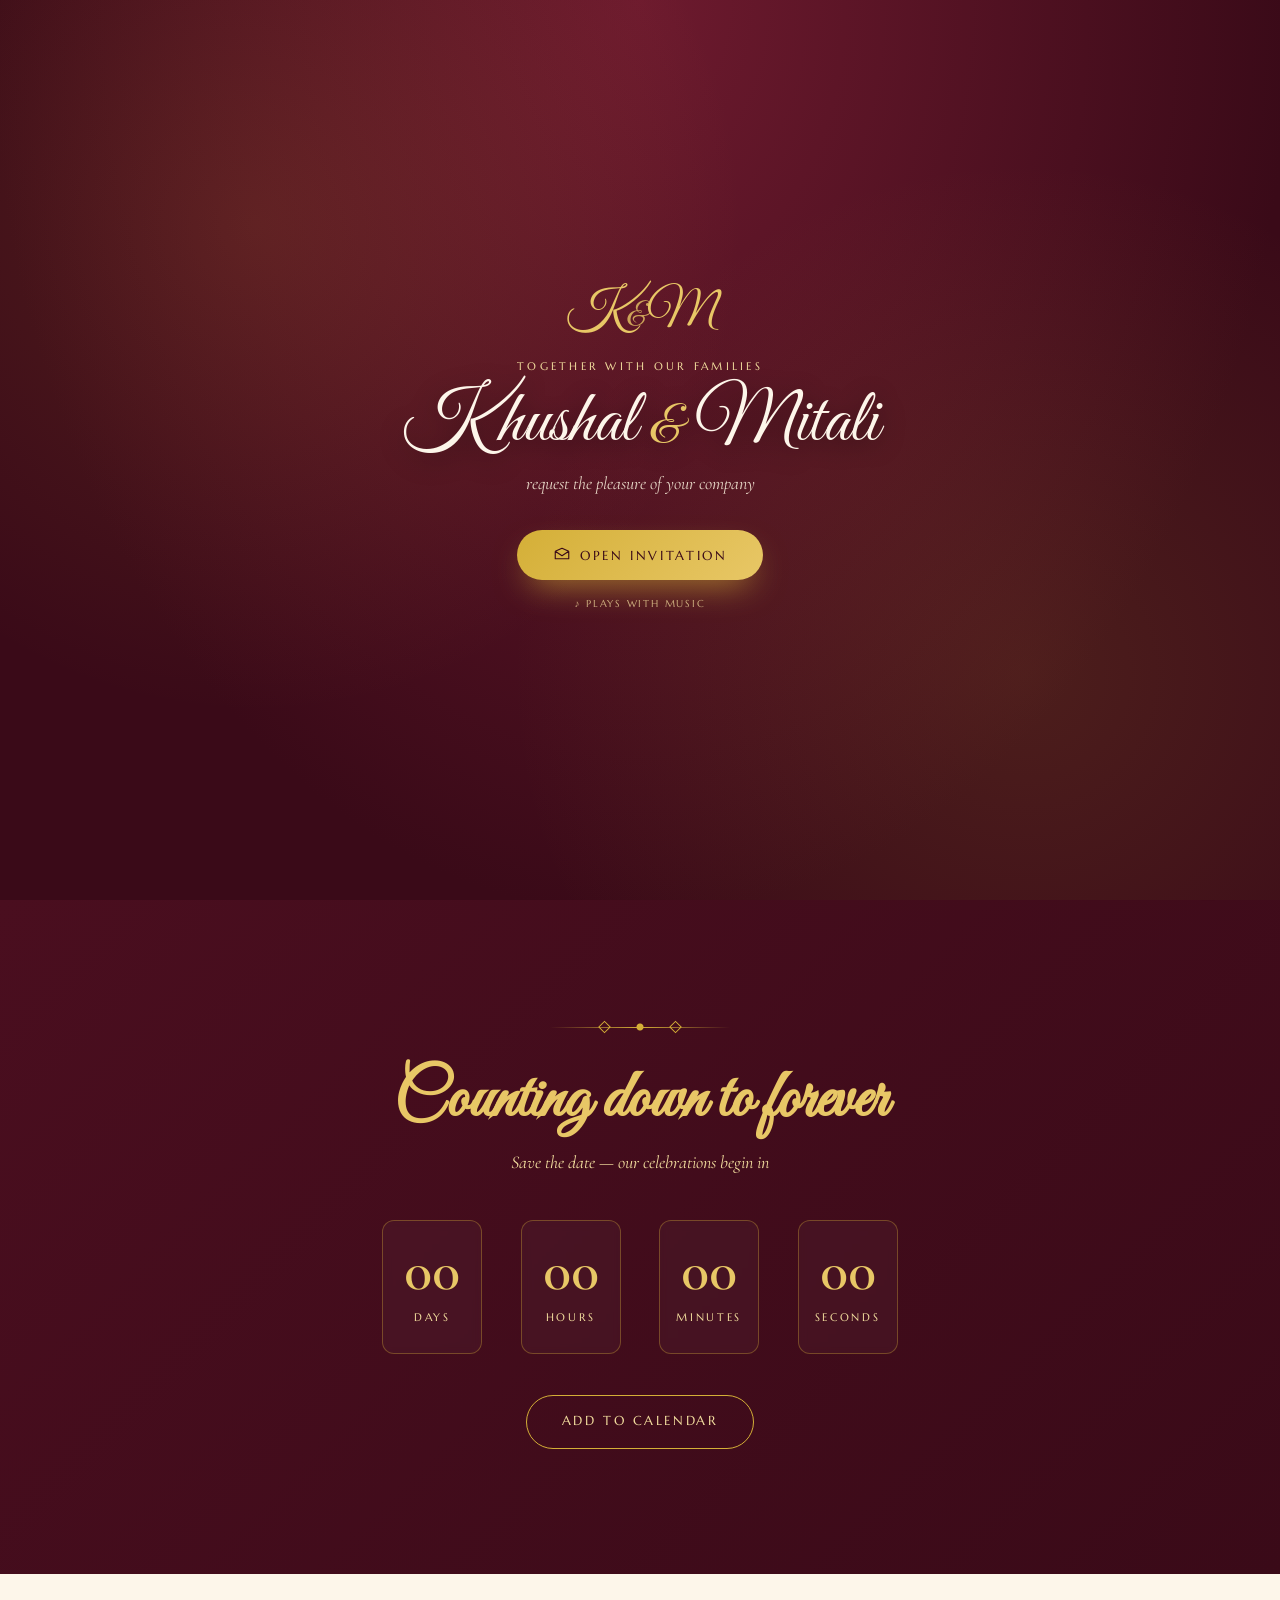
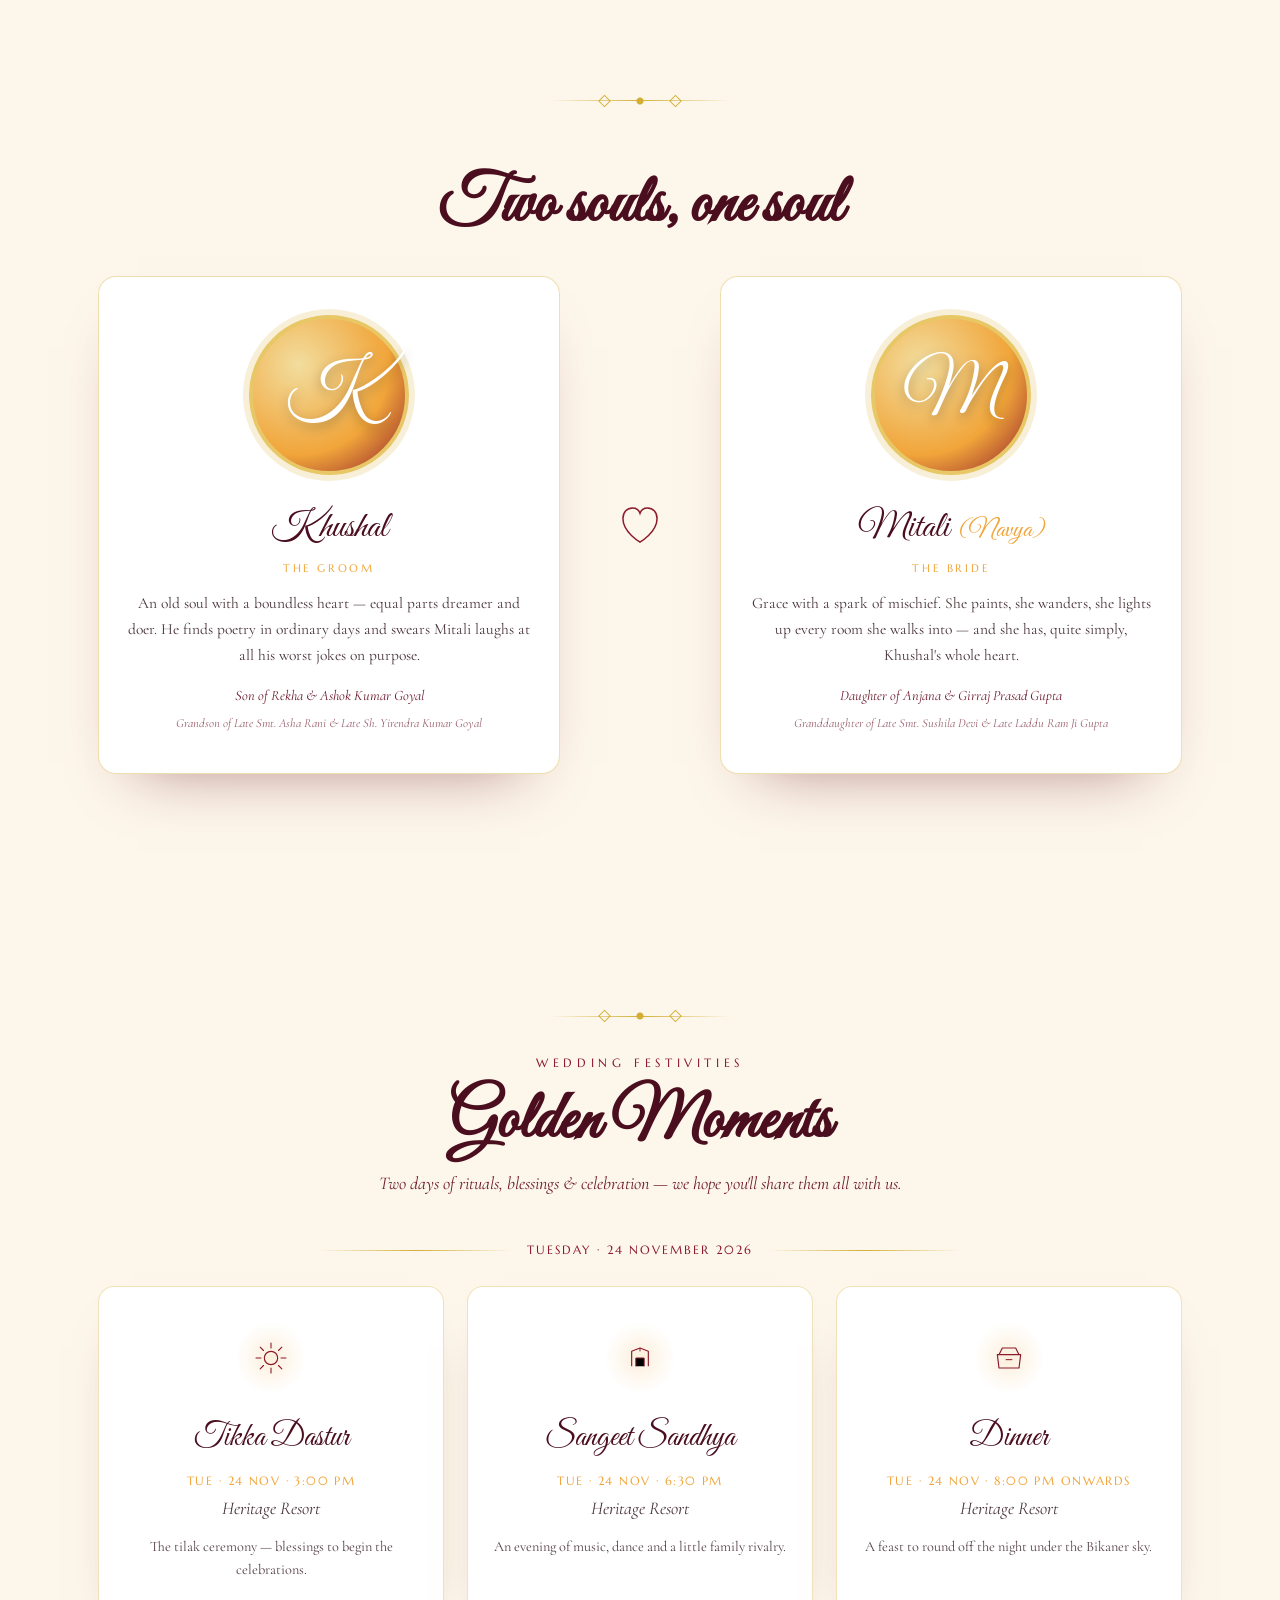
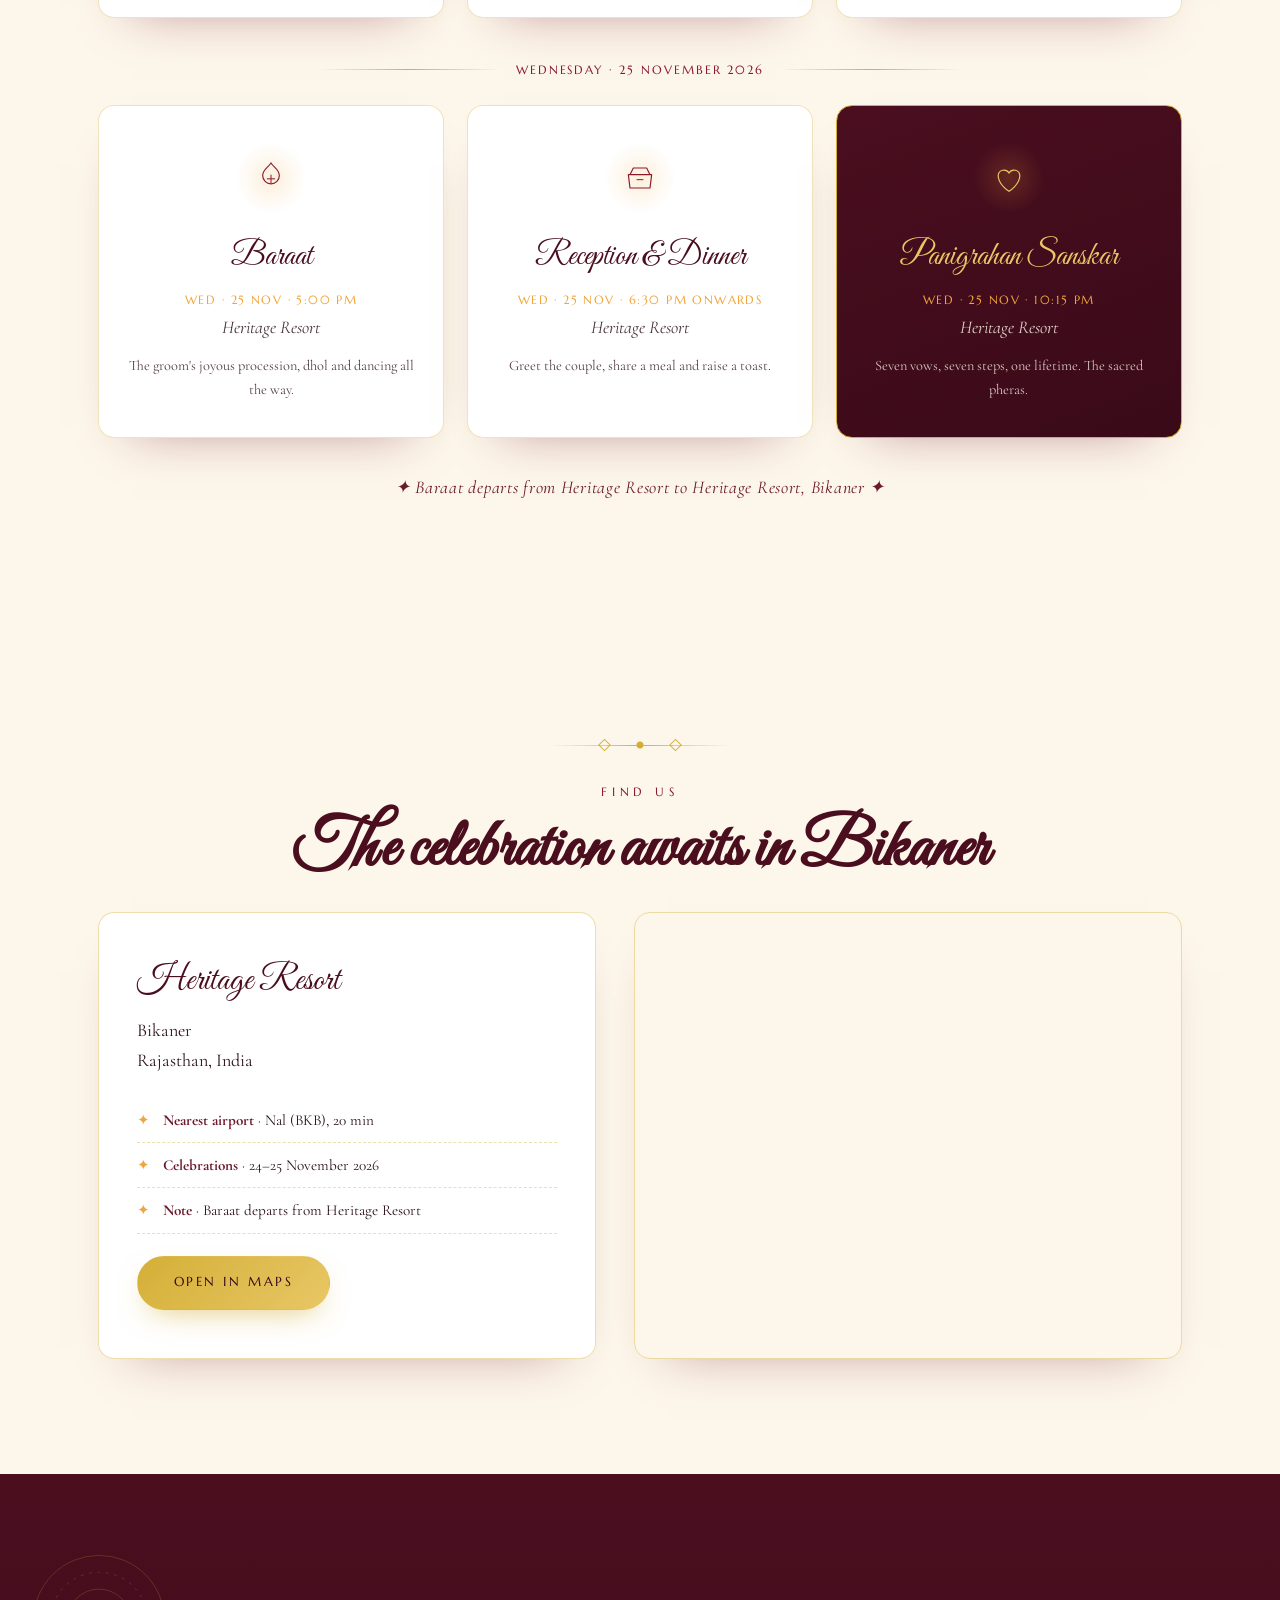
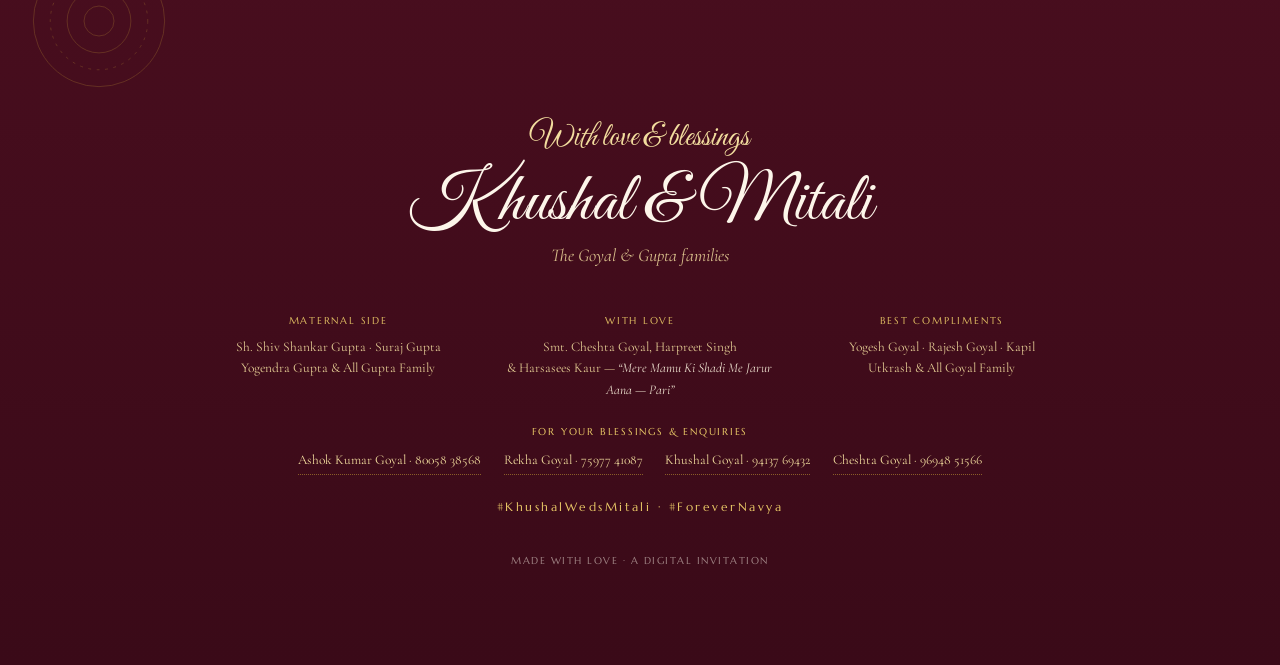
==== index.html @ 85cc54e0 "Remove DJ Night section (Sangeet Sandhya already covers it) The DJ Night section duplicated the Sang" ====
<!DOCTYPE html>
<html lang="en">
<head>
  <meta charset="UTF-8" />
  <meta name="viewport" content="width=device-width, initial-scale=1.0" />
  <meta name="theme-color" content="#4a0e1f" />
  <title>Khushal weds Mitali · A Wedding Invitation</title>
  <meta name="description" content="Together with their families, Khushal & Mitali (Navya) joyfully invite you to celebrate their wedding. A cinematic digital invitation." />

  <!-- Social preview -->
  <meta property="og:title" content="Khushal weds Mitali — You're Invited" />
  <meta property="og:description" content="A premium digital wedding invitation. Join us as we begin forever." />
  <meta property="og:type" content="website" />

  <!-- Fonts -->
  <link rel="preconnect" href="https://fonts.googleapis.com" />
  <link rel="preconnect" href="https://fonts.gstatic.com" crossorigin />
  <link href="https://fonts.googleapis.com/css2?family=Cormorant+Garamond:ital,wght@0,300;0,400;0,500;0,600;1,400&family=Great+Vibes&family=Marcellus&family=Tangerine:wght@400;700&display=swap" rel="stylesheet" />

  <link rel="stylesheet" href="css/style.css" />
  <link rel="icon" href="assets/favicon.svg" type="image/svg+xml" />
</head>
<body class="is-loading">

  <!-- ====== PRELOADER ====== -->
  <div class="preloader" id="preloader" aria-hidden="true">
    <div class="preloader__mandala">
      <svg viewBox="0 0 120 120" width="120" height="120" aria-hidden="true">
        <g fill="none" stroke="currentColor" stroke-width="1.1">
          <circle cx="60" cy="60" r="54" />
          <circle cx="60" cy="60" r="40" stroke-dasharray="4 5" />
          <circle cx="60" cy="60" r="26" />
          <g class="preloader__petals">
            <!-- petals injected via CSS transforms -->
          </g>
        </g>
      </svg>
    </div>
    <p class="preloader__text">Unfolding our love story<span class="dots"><i>.</i><i>.</i><i>.</i></span></p>
  </div>

  <!-- ====== INTRO / OPEN INVITATION ====== -->
  <div class="intro" id="intro">
    <div class="intro__card">
      <span class="intro__mono">K<span>&amp;</span>M</span>
      <p class="intro__pre">Together with our families</p>
      <h1 class="intro__names">Khushal <em>&amp;</em> Mitali</h1>
      <p class="intro__sub">request the pleasure of your company</p>
      <button class="intro__btn" id="enterBtn" type="button">
        <svg viewBox="0 0 24 24" width="18" height="18" aria-hidden="true"><path d="M3 7l9 6 9-6M3 7v10h18V7M3 7l9-4 9 4" fill="none" stroke="currentColor" stroke-width="1.5" stroke-linejoin="round"/></svg>
        <span>Open Invitation</span>
      </button>
      <p class="intro__hint">♪ plays with music</p>
    </div>
  </div>

  <!-- ====== FALLING PETALS CANVAS ====== -->
  <canvas id="petals" class="petals-canvas" aria-hidden="true"></canvas>

  <!-- ====== NAV ====== -->
  <header class="nav" id="nav">
    <a href="#home" class="nav__brand" aria-label="Home">
      <span class="nav__monogram">K<span>&amp;</span>M</span>
    </a>
    <nav class="nav__links" aria-label="Primary">
      <a href="#couple">The Couple</a>
      <a href="#events">Celebrations</a>
      <a href="#venue" class="nav__cta">Venue</a>
    </nav>
    <button class="nav__toggle" id="navToggle" aria-label="Open menu" aria-expanded="false">
      <span></span><span></span><span></span>
    </button>
  </header>

  <!-- Music toggle — kept outside <header> so no ancestor (backdrop-filter /
       transform) can capture its position:fixed; stays pinned bottom-right. -->
  <button class="music-toggle" id="musicToggle" aria-label="Play music" title="Play / pause music">
    <svg class="music-toggle__icon" viewBox="0 0 24 24" width="18" height="18" aria-hidden="true">
      <path d="M9 18V5l12-2v13" fill="none" stroke="currentColor" stroke-width="1.6" stroke-linecap="round" stroke-linejoin="round"/>
      <circle cx="6" cy="18" r="3" fill="none" stroke="currentColor" stroke-width="1.6"/>
      <circle cx="18" cy="16" r="3" fill="none" stroke="currentColor" stroke-width="1.6"/>
    </svg>
    <span class="music-toggle__wave"><i></i><i></i><i></i><i></i></span>
  </button>

  <!-- ====== HERO ====== -->
  <section class="hero" id="home">
    <div class="hero__curtain hero__curtain--left"></div>
    <div class="hero__curtain hero__curtain--right"></div>

    <div class="hero__bg" data-parallax="0.25"></div>
    <div class="hero__vignette"></div>

    <div class="hero__inner">
      <p class="hero__pretext reveal">Together with our families, we invite you to celebrate</p>

      <h1 class="hero__names">
        <span class="hero__name reveal" data-delay="100">Khushal</span>
        <span class="hero__amp reveal" data-delay="250">
          <svg viewBox="0 0 40 40" width="46" height="46" aria-hidden="true">
            <path d="M8 32c0-8 10-10 10-18 0-4-2-6-4-6s-4 2-4 5c0 6 16 14 16 14" fill="none" stroke="currentColor" stroke-width="1.4" stroke-linecap="round"/>
          </svg>
          <em>weds</em>
        </span>
        <span class="hero__name reveal" data-delay="400">Mitali</span>
      </h1>
      <p class="hero__alias reveal" data-delay="520">— lovingly, Navya —</p>

      <div class="hero__divider reveal" data-delay="620">
        <span class="hero__divider-line"></span>
        <svg viewBox="0 0 24 24" width="22" height="22" aria-hidden="true"><path d="M12 2C9 7 4 8 4 13a8 8 0 0 0 16 0c0-5-5-6-8-11z" fill="none" stroke="currentColor" stroke-width="1.3"/></svg>
        <span class="hero__divider-line"></span>
      </div>

      <p class="hero__date reveal" data-delay="720">The Twenty-Fifth of November · Two Thousand Twenty-Six</p>
      <p class="hero__place reveal" data-delay="820">Bikaner · Rajasthan · India</p>

      <a href="#events" class="btn btn--gold reveal" data-delay="940">View our celebrations</a>
    </div>

    <a href="#countdown" class="hero__scroll" aria-label="Scroll down">
      <span>scroll</span>
      <span class="hero__scroll-line"></span>
    </a>
  </section>

  <!-- ====== COUNTDOWN ====== -->
  <section class="countdown" id="countdown">
    <div class="section-ornament" aria-hidden="true"></div>
    <h2 class="section-title reveal">Counting down to forever</h2>
    <p class="section-sub reveal">Save the date — our celebrations begin in</p>
    <div class="countdown__grid" id="countdownGrid" role="timer" aria-live="polite">
      <div class="countdown__cell reveal"><span class="countdown__num" data-unit="days">00</span><span class="countdown__label">Days</span></div>
      <div class="countdown__cell reveal" data-delay="120"><span class="countdown__num" data-unit="hours">00</span><span class="countdown__label">Hours</span></div>
      <div class="countdown__cell reveal" data-delay="240"><span class="countdown__num" data-unit="minutes">00</span><span class="countdown__label">Minutes</span></div>
      <div class="countdown__cell reveal" data-delay="360"><span class="countdown__num" data-unit="seconds">00</span><span class="countdown__label">Seconds</span></div>
    </div>
    <a href="assets/khushal-mitali.ics" download class="btn btn--ghost reveal" data-delay="480">Add to calendar</a>
  </section>


  <!-- ====== THE COUPLE ====== -->
  <section class="couple" id="couple">
    <div class="section-ornament" aria-hidden="true"></div>
    <p class="section-eyebrow reveal">The Couple</p>
    <h2 class="section-title reveal">Two souls, one soul</h2>

    <div class="couple__grid">
      <article class="couple__card reveal">
        <div class="couple__photo" data-initial="K" aria-label="Portrait of Khushal"></div>
        <h3 class="couple__name">Khushal</h3>
        <p class="couple__role">The Groom</p>
        <p class="couple__bio">An old soul with a boundless heart — equal parts dreamer and doer. He finds poetry in ordinary days and swears Mitali laughs at all his worst jokes on purpose.</p>
        <p class="couple__parents">Son of Rekha &amp; Ashok Kumar Goyal<br /><span class="couple__grand">Grandson of Late Smt. Asha Rani &amp; Late Sh. Yirendra Kumar Goyal</span></p>
      </article>

      <div class="couple__join reveal" data-delay="150" aria-hidden="true">
        <svg viewBox="0 0 60 60" width="64" height="64"><path d="M30 46s-16-9-16-22c0-6 4-10 9-10 4 0 6 2 7 5 1-3 3-5 7-5 5 0 9 4 9 10 0 13-16 22-16 22z" fill="none" stroke="currentColor" stroke-width="1.4"/></svg>
      </div>

      <article class="couple__card reveal" data-delay="300">
        <div class="couple__photo" data-initial="M" aria-label="Portrait of Mitali"></div>
        <h3 class="couple__name">Mitali <span class="couple__alias">(Navya)</span></h3>
        <p class="couple__role">The Bride</p>
        <p class="couple__bio">Grace with a spark of mischief. She paints, she wanders, she lights up every room she walks into — and she has, quite simply, Khushal's whole heart.</p>
        <p class="couple__parents">Daughter of Anjana &amp; Girraj Prasad Gupta<br /><span class="couple__grand">Granddaughter of Late Smt. Sushila Devi &amp; Late Laddu Ram Ji Gupta</span></p>
      </article>
    </div>
  </section>

  <!-- ====== EVENTS / CELEBRATIONS ====== -->
  <section class="events" id="events">
    <div class="section-ornament" aria-hidden="true"></div>
    <p class="section-eyebrow reveal">Wedding Festivities</p>
    <h2 class="section-title reveal">Golden Moments</h2>
    <p class="section-sub reveal">Two days of rituals, blessings &amp; celebration — we hope you'll share them all with us.</p>

    <div class="events__day reveal">
      <span class="events__day-line"></span>
      <span class="events__day-label">Tuesday · 24 November 2026</span>
      <span class="events__day-line"></span>
    </div>

    <div class="events__grid">
      <article class="event-card reveal">
        <div class="event-card__icon">
          <svg viewBox="0 0 48 48" width="40" height="40" aria-hidden="true"><circle cx="24" cy="24" r="8" fill="none" stroke="currentColor" stroke-width="1.4"/><g stroke="currentColor" stroke-width="1.3" stroke-linecap="round"><path d="M24 6v6M24 36v6M6 24h6M36 24h6M11 11l4 4M33 33l4 4M37 11l-4 4M15 33l-4 4"/></g></svg>
        </div>
        <h3>Tikka Dastur</h3>
        <p class="event-card__when">Tue · 24 Nov · 3:00 PM</p>
        <p class="event-card__where">Heritage Resort</p>
        <p class="event-card__note">The tilak ceremony — blessings to begin the celebrations.</p>
      </article>

      <article class="event-card reveal" data-delay="120">
        <div class="event-card__icon">
          <svg viewBox="0 0 48 48" width="40" height="40" aria-hidden="true"><path d="M14 34V16l10-4 10 4v18" fill="none" stroke="currentColor" stroke-width="1.4" stroke-linejoin="round"/><path d="M19 34V24h10v10M24 12v4" stroke="currentColor" stroke-width="1.2"/></svg>
        </div>
        <h3>Sangeet Sandhya</h3>
        <p class="event-card__when">Tue · 24 Nov · 6:30 PM</p>
        <p class="event-card__where">Heritage Resort</p>
        <p class="event-card__note">An evening of music, dance and a little family rivalry.</p>
      </article>

      <article class="event-card reveal" data-delay="240">
        <div class="event-card__icon">
          <svg viewBox="0 0 48 48" width="40" height="40" aria-hidden="true"><path d="M12 20l4-8h16l4 8M10 20h28l-2 16H12z" fill="none" stroke="currentColor" stroke-width="1.4" stroke-linejoin="round"/><path d="M20 26h8" stroke="currentColor" stroke-width="1.2"/></svg>
        </div>
        <h3>Dinner</h3>
        <p class="event-card__when">Tue · 24 Nov · 8:00 PM onwards</p>
        <p class="event-card__where">Heritage Resort</p>
        <p class="event-card__note">A feast to round off the night under the Bikaner sky.</p>
      </article>
    </div>

    <div class="events__day reveal">
      <span class="events__day-line"></span>
      <span class="events__day-label">Wednesday · 25 November 2026</span>
      <span class="events__day-line"></span>
    </div>

    <div class="events__grid">
      <article class="event-card reveal">
        <div class="event-card__icon">
          <svg viewBox="0 0 48 48" width="40" height="40" aria-hidden="true"><path d="M24 6c-4 6-10 8-10 15a10 10 0 0 0 20 0c0-7-6-9-10-15z" fill="none" stroke="currentColor" stroke-width="1.4"/><path d="M24 20v10M19 25h10" stroke="currentColor" stroke-width="1.2"/></svg>
        </div>
        <h3>Baraat</h3>
        <p class="event-card__when">Wed · 25 Nov · 5:00 PM</p>
        <p class="event-card__where">Heritage Resort</p>
        <p class="event-card__note">The groom's joyous procession, dhol and dancing all the way.</p>
      </article>

      <article class="event-card reveal" data-delay="120">
        <div class="event-card__icon">
          <svg viewBox="0 0 48 48" width="40" height="40" aria-hidden="true"><path d="M12 20l4-8h16l4 8M10 20h28l-2 16H12z" fill="none" stroke="currentColor" stroke-width="1.4" stroke-linejoin="round"/><path d="M20 26h8" stroke="currentColor" stroke-width="1.2"/></svg>
        </div>
        <h3>Reception &amp; Dinner</h3>
        <p class="event-card__when">Wed · 25 Nov · 6:30 PM onwards</p>
        <p class="event-card__where">Heritage Resort</p>
        <p class="event-card__note">Greet the couple, share a meal and raise a toast.</p>
      </article>

      <article class="event-card event-card--feature reveal" data-delay="240">
        <div class="event-card__icon">
          <svg viewBox="0 0 48 48" width="40" height="40" aria-hidden="true"><path d="M24 40s-13-8-13-19a7 7 0 0 1 13-3 7 7 0 0 1 13 3c0 11-13 19-13 19z" fill="none" stroke="currentColor" stroke-width="1.4"/></svg>
        </div>
        <h3>Panigrahan Sanskar</h3>
        <p class="event-card__when">Wed · 25 Nov · 10:15 PM</p>
        <p class="event-card__where">Heritage Resort</p>
        <p class="event-card__note">Seven vows, seven steps, one lifetime. The sacred pheras.</p>
      </article>
    </div>

    <p class="events__note reveal">✦ Baraat departs from Heritage Resort to Heritage Resort, Bikaner ✦</p>
  </section>

  <!-- ====== VENUE ====== -->
  <section class="venue" id="venue">
    <div class="section-ornament" aria-hidden="true"></div>
    <p class="section-eyebrow reveal">Find Us</p>
    <h2 class="section-title reveal">The celebration awaits in Bikaner</h2>

    <div class="venue__grid">
      <div class="venue__info reveal">
        <h3>Heritage Resort</h3>
        <p>Bikaner<br />Rajasthan, India</p>
        <ul class="venue__list">
          <li><strong>Nearest airport</strong> · Nal (BKB), 20 min</li>
          <li><strong>Celebrations</strong> · 24–25 November 2026</li>
          <li><strong>Note</strong> · Baraat departs from Heritage Resort</li>
        </ul>
        <a class="btn btn--gold" href="https://maps.app.goo.gl/hKt8tGbggPVue2Un8" target="_blank" rel="noopener">Open in Maps</a>
      </div>
      <div class="venue__map reveal" data-delay="150">
        <iframe
          title="Venue location map"
          src="https://www.openstreetmap.org/export/embed.html?bbox=73.4046%2C28.0293%2C73.4166%2C28.0363&layer=mapnik&marker=28.032812%2C73.410598"
          loading="lazy" referrerpolicy="no-referrer-when-downgrade"></iframe>
      </div>
    </div>
  </section>

  <!-- ====== FOOTER ====== -->
  <footer class="footer">
    <div class="footer__mandala" aria-hidden="true">
      <svg viewBox="0 0 160 160" width="150" height="150"><g fill="none" stroke="currentColor" stroke-width="0.9"><circle cx="80" cy="80" r="70"/><circle cx="80" cy="80" r="52" stroke-dasharray="3 6"/><circle cx="80" cy="80" r="34"/><circle cx="80" cy="80" r="16"/></g></svg>
    </div>
    <p class="footer__script">With love &amp; blessings</p>
    <p class="footer__names">Khushal &amp; Mitali</p>
    <p class="footer__families">The Goyal &amp; Gupta families</p>

    <div class="footer__blessings">
      <div class="footer__bless-col">
        <span class="footer__bless-head">Maternal Side</span>
        Sh. Shiv Shankar Gupta · Suraj Gupta<br />Yogendra Gupta &amp; All Gupta Family
      </div>
      <div class="footer__bless-col">
        <span class="footer__bless-head">With Love</span>
        Smt. Cheshta Goyal, Harpreet Singh<br />&amp; Harsasees Kaur — <em>“Mere Mamu Ki Shadi Me Jarur Aana — Pari”</em>
      </div>
      <div class="footer__bless-col">
        <span class="footer__bless-head">Best Compliments</span>
        Yogesh Goyal · Rajesh Goyal · Kapil<br />Utkrash &amp; All Goyal Family
      </div>
    </div>

    <div class="footer__contact">
      <span class="footer__bless-head">For your blessings &amp; enquiries</span>
      <p class="footer__phones">
        <a href="tel:+918005838568">Ashok Kumar Goyal · 80058 38568</a>
        <a href="tel:+917597741087">Rekha Goyal · 75977 41087</a>
        <a href="tel:+919413769432">Khushal Goyal · 94137 69432</a>
        <a href="tel:+919694851566">Cheshta Goyal · 96948 51566</a>
      </p>
    </div>

    <p class="footer__hash">#KhushalWedsMitali · #ForeverNavya</p>
    <p class="footer__credit">Made with love · A digital invitation</p>
  </footer>

  <!-- Background music (optional, muted by default). Replace src with your own track. -->
  <audio id="bgMusic" loop preload="none">
    <source src="assets/music.mp3" type="audio/mpeg" />
  </audio>

  <script src="js/script.js" defer></script>
</body>
</html>
---- css/style.css ----
/* ============================================================
   KHUSHAL WEDS MITALI — Premium Wedding Invitation
   Palette: maroon · royal red · gold · ivory · marigold
   ============================================================ */

:root {
  --maroon-900: #3a0a18;
  --maroon-800: #4a0e1f;
  --maroon-700: #6d1a2e;
  --red-600: #8b1a2b;
  --gold-400: #d4af37;
  --gold-300: #e8c766;
  --gold-200: #f2dd9e;
  --marigold: #f1a53a;
  --ivory: #fdf6ea;
  --cream: #faf0dc;
  --ink: #2a1116;

  --bg: var(--ivory);
  --font-script: "Great Vibes", cursive;
  --font-fancy: "Tangerine", cursive;
  --font-serif: "Cormorant Garamond", serif;
  --font-sans: "Marcellus", serif;

  --maxw: 1180px;
  --ease: cubic-bezier(0.22, 1, 0.36, 1);
}

* { box-sizing: border-box; margin: 0; padding: 0; }

html { scroll-behavior: smooth; -webkit-text-size-adjust: 100%; }

body {
  font-family: var(--font-serif);
  color: var(--ink);
  background: var(--bg);
  line-height: 1.65;
  overflow-x: hidden;
  font-size: 18px;
}

body.is-loading { overflow: hidden; height: 100vh; }

img, svg, iframe { display: block; max-width: 100%; }

a { color: inherit; text-decoration: none; }

::selection { background: var(--gold-300); color: var(--maroon-900); }

/* ---------- Decorative background texture ---------- */
body::before {
  content: "";
  position: fixed;
  inset: 0;
  background:
    radial-gradient(circle at 15% 20%, rgba(241, 165, 58, 0.08), transparent 40%),
    radial-gradient(circle at 85% 75%, rgba(109, 26, 46, 0.07), transparent 45%);
  pointer-events: none;
  z-index: 0;
}

/* ============================================================
   PRELOADER
   ============================================================ */
.preloader {
  position: fixed;
  inset: 0;
  z-index: 9999;
  display: grid;
  place-content: center;
  justify-items: center;
  gap: 1.4rem;
  background: radial-gradient(circle at center, var(--maroon-800), var(--maroon-900));
  color: var(--gold-300);
  transition: opacity 0.8s var(--ease), visibility 0.8s;
}
body.preloaded .preloader { opacity: 0; visibility: hidden; }

.preloader__mandala { animation: spin 9s linear infinite; }
@keyframes spin { to { transform: rotate(360deg); } }

.preloader__text {
  font-family: var(--font-sans);
  letter-spacing: 0.35em;
  text-transform: uppercase;
  font-size: 0.72rem;
}
.dots i { animation: blink 1.4s infinite; opacity: 0; }
.dots i:nth-child(2) { animation-delay: 0.2s; }
.dots i:nth-child(3) { animation-delay: 0.4s; }
@keyframes blink { 0%,100%{opacity:0;} 50%{opacity:1;} }

/* ============================================================
   INTRO / OPEN INVITATION
   ============================================================ */
.intro {
  position: fixed;
  inset: 0;
  z-index: 9500;
  display: grid;
  place-content: center;
  text-align: center;
  padding: 1.5rem;
  color: var(--ivory);
  background:
    radial-gradient(ellipse at 50% 0%, var(--maroon-700), var(--maroon-900) 72%);
  transition: opacity 0.9s var(--ease), visibility 0.9s;
}
.intro::before {
  content: "";
  position: absolute; inset: 0;
  background:
    radial-gradient(circle at 20% 25%, rgba(241,165,58,0.12), transparent 40%),
    radial-gradient(circle at 80% 75%, rgba(212,175,55,0.12), transparent 42%);
  pointer-events: none;
}
body.entered .intro { opacity: 0; visibility: hidden; pointer-events: none; }

.intro__card { position: relative; max-width: 560px; animation: introRise 1s var(--ease) both; }
@keyframes introRise { from { opacity: 0; transform: translateY(20px); } to { opacity: 1; transform: none; } }

.intro__mono {
  display: inline-block;
  font-family: var(--font-script);
  font-size: 3.2rem;
  color: var(--gold-300);
  line-height: 1;
  margin-bottom: 1.2rem;
}
.intro__mono span { font-size: 2rem; opacity: 0.8; }
.intro__pre {
  font-family: var(--font-sans);
  letter-spacing: 0.3em;
  text-transform: uppercase;
  font-size: 0.68rem;
  color: var(--gold-200);
  margin-bottom: 0.6rem;
}
.intro__names {
  font-family: var(--font-script);
  font-weight: 400;
  font-size: clamp(2.6rem, 10vw, 4.6rem);
  line-height: 1.05;
  color: var(--ivory);
  text-shadow: 0 6px 26px rgba(0,0,0,0.45);
}
.intro__names em { font-style: normal; color: var(--gold-300); font-size: 0.7em; }
.intro__sub {
  font-style: italic;
  color: var(--cream);
  opacity: 0.88;
  margin: 0.4rem 0 2rem;
}
.intro__btn {
  display: inline-flex;
  align-items: center;
  gap: 0.6rem;
  font-family: var(--font-sans);
  font-size: 0.82rem;
  letter-spacing: 0.2em;
  text-transform: uppercase;
  color: var(--maroon-900);
  background: linear-gradient(135deg, var(--gold-400), var(--gold-300));
  border: none;
  padding: 1rem 2.2rem;
  border-radius: 40px;
  cursor: pointer;
  box-shadow: 0 14px 34px -12px rgba(212,175,55,0.8);
  transition: transform 0.35s var(--ease), box-shadow 0.35s;
  animation: introPulse 2.6s ease-in-out infinite;
}
.intro__btn:hover { transform: translateY(-3px); box-shadow: 0 20px 44px -14px rgba(212,175,55,0.95); }
@keyframes introPulse {
  0%, 100% { box-shadow: 0 14px 34px -12px rgba(212,175,55,0.8); }
  50% { box-shadow: 0 14px 44px -8px rgba(212,175,55,1); }
}
.intro__hint {
  margin-top: 1rem;
  font-family: var(--font-sans);
  letter-spacing: 0.18em;
  text-transform: uppercase;
  font-size: 0.62rem;
  color: var(--gold-200);
  opacity: 0.75;
}

/* ============================================================
   PETALS CANVAS
   ============================================================ */
.petals-canvas {
  position: fixed;
  inset: 0;
  z-index: 1;
  pointer-events: none;
}

/* ============================================================
   NAV
   ============================================================ */
.nav {
  position: fixed;
  top: 0; left: 0; right: 0;
  z-index: 100;
  display: flex;
  align-items: center;
  justify-content: space-between;
  padding: 1.1rem clamp(1.2rem, 4vw, 3rem);
  transition: background 0.5s var(--ease), padding 0.5s var(--ease), box-shadow 0.5s;
}
.nav.is-scrolled {
  background: rgba(58, 10, 24, 0.92);
  backdrop-filter: blur(10px);
  padding-top: 0.7rem;
  padding-bottom: 0.7rem;
  box-shadow: 0 10px 40px -20px rgba(0,0,0,0.6);
}
.nav__monogram {
  font-family: var(--font-script);
  font-size: 2rem;
  color: var(--gold-300);
  line-height: 1;
}
.nav__monogram span { font-size: 1.3rem; opacity: 0.8; }

.nav__links {
  display: flex;
  gap: clamp(1rem, 2.2vw, 2.1rem);
  align-items: center;
}
.nav__links a {
  font-family: var(--font-sans);
  font-size: 0.82rem;
  letter-spacing: 0.14em;
  text-transform: uppercase;
  color: var(--cream);
  opacity: 0.85;
  position: relative;
  padding: 0.3rem 0;
  transition: opacity 0.3s, color 0.3s;
}
.nav:not(.is-scrolled) .nav__links a { color: var(--ivory); }
.nav__links a::after {
  content: "";
  position: absolute;
  left: 0; bottom: -2px;
  width: 0; height: 1px;
  background: var(--gold-300);
  transition: width 0.4s var(--ease);
}
.nav__links a:hover { opacity: 1; }
.nav__links a:hover::after { width: 100%; }

.nav__cta {
  border: 1px solid var(--gold-400);
  border-radius: 40px;
  padding: 0.45rem 1.2rem !important;
  color: var(--gold-200) !important;
}
.nav__cta:hover { background: var(--gold-400); color: var(--maroon-900) !important; }
.nav__cta::after { display: none; }

.nav__toggle {
  display: none;
  flex-direction: column;
  gap: 5px;
  background: none;
  border: none;
  cursor: pointer;
  padding: 6px;
}
.nav__toggle span {
  width: 26px; height: 2px;
  background: var(--gold-300);
  transition: transform 0.4s var(--ease), opacity 0.3s;
}
.nav.is-open .nav__toggle span:nth-child(1) { transform: translateY(7px) rotate(45deg); }
.nav.is-open .nav__toggle span:nth-child(2) { opacity: 0; }
.nav.is-open .nav__toggle span:nth-child(3) { transform: translateY(-7px) rotate(-45deg); }

/* Music toggle */
.music-toggle {
  position: fixed;
  right: clamp(1.2rem, 4vw, 3rem);
  bottom: 1.6rem;
  z-index: 130;
  width: 48px; height: 48px;
  border-radius: 50%;
  border: 1px solid var(--gold-400);
  background: rgba(58, 10, 24, 0.9);
  color: var(--gold-300);
  display: grid;
  place-content: center;
  cursor: pointer;
  box-shadow: 0 8px 26px -10px rgba(0,0,0,0.6);
  transition: transform 0.3s var(--ease), background 0.3s;
}
.music-toggle:hover { transform: scale(1.08); }
.music-toggle__wave {
  position: absolute;
  inset: 0;
  display: none;
  align-items: center;
  justify-content: center;
  gap: 2px;
}
.music-toggle.is-playing .music-toggle__icon { display: none; }
.music-toggle.is-playing .music-toggle__wave { display: flex; }
.music-toggle__wave i {
  width: 2px; background: var(--gold-300);
  animation: eq 0.9s ease-in-out infinite;
}
.music-toggle__wave i:nth-child(1){ height: 8px; animation-delay: 0s; }
.music-toggle__wave i:nth-child(2){ height: 16px; animation-delay: 0.15s; }
.music-toggle__wave i:nth-child(3){ height: 11px; animation-delay: 0.3s; }
.music-toggle__wave i:nth-child(4){ height: 18px; animation-delay: 0.45s; }
@keyframes eq { 0%,100%{ transform: scaleY(0.4);} 50%{ transform: scaleY(1);} }

/* ============================================================
   BUTTONS
   ============================================================ */
.btn {
  display: inline-block;
  font-family: var(--font-sans);
  font-size: 0.8rem;
  letter-spacing: 0.2em;
  text-transform: uppercase;
  padding: 0.95rem 2.2rem;
  border-radius: 40px;
  cursor: pointer;
  border: 1px solid transparent;
  transition: transform 0.35s var(--ease), box-shadow 0.35s, background 0.35s, color 0.35s;
  position: relative;
  overflow: hidden;
}
.btn--gold {
  background: linear-gradient(135deg, var(--gold-400), var(--gold-300));
  color: var(--maroon-900);
  box-shadow: 0 12px 30px -12px rgba(212, 175, 55, 0.7);
}
.btn--gold:hover { transform: translateY(-3px); box-shadow: 0 18px 40px -14px rgba(212, 175, 55, 0.9); }
.btn--ghost {
  background: transparent;
  color: var(--maroon-800);
  border-color: var(--gold-400);
}
.btn--ghost:hover { background: var(--gold-400); color: var(--maroon-900); transform: translateY(-3px); }

/* ============================================================
   HERO
   ============================================================ */
.hero {
  position: relative;
  min-height: 100vh;
  display: grid;
  place-items: center;
  text-align: center;
  color: var(--ivory);
  overflow: hidden;
  padding: 6rem 1.2rem 4rem;
}
.hero__bg {
  position: absolute;
  inset: -10% 0;
  background:
    linear-gradient(to bottom, rgba(58,10,24,0.55), rgba(58,10,24,0.78)),
    radial-gradient(ellipse at 50% 0%, var(--maroon-700), var(--maroon-900) 70%);
  z-index: 0;
  will-change: transform;
}
.hero__vignette {
  position: absolute; inset: 0; z-index: 1;
  background: radial-gradient(ellipse at center, transparent 45%, rgba(0,0,0,0.45));
  pointer-events: none;
}

/* Opening curtain reveal */
.hero__curtain {
  position: absolute;
  top: 0; bottom: 0;
  width: 52%;
  z-index: 50;
  background:
    repeating-linear-gradient(90deg, var(--maroon-900), var(--maroon-800) 14px, var(--maroon-900) 28px);
  box-shadow: inset 0 0 80px rgba(0,0,0,0.6);
  transition: transform 1.6s var(--ease);
}
.hero__curtain--left { left: 0; }
.hero__curtain--right { right: 0; }
body:not(.is-loading) .hero__curtain--left { transform: translateX(-102%); }
body:not(.is-loading) .hero__curtain--right { transform: translateX(102%); }

.hero__inner { position: relative; z-index: 10; max-width: 820px; }

.hero__pretext {
  font-family: var(--font-sans);
  letter-spacing: 0.3em;
  text-transform: uppercase;
  font-size: clamp(0.65rem, 1.6vw, 0.82rem);
  color: var(--gold-200);
  margin-bottom: 1.4rem;
}
.hero__names {
  display: flex;
  flex-direction: column;
  align-items: center;
  gap: 0.1rem;
  line-height: 0.95;
}
.hero__name {
  font-family: var(--font-script);
  font-size: clamp(3.4rem, 13vw, 8.5rem);
  color: var(--ivory);
  text-shadow: 0 6px 30px rgba(0,0,0,0.5);
}
.hero__amp {
  display: inline-flex;
  flex-direction: column;
  align-items: center;
  color: var(--gold-300);
  margin: -0.4rem 0;
}
.hero__amp em {
  font-family: var(--font-sans);
  font-style: normal;
  font-size: clamp(0.7rem, 2vw, 1rem);
  letter-spacing: 0.4em;
  text-transform: uppercase;
  margin-top: -0.3rem;
}
.hero__alias {
  font-family: var(--font-serif);
  font-style: italic;
  font-size: clamp(1rem, 3vw, 1.4rem);
  color: var(--gold-200);
  margin-top: 0.6rem;
}
.hero__divider {
  display: flex;
  align-items: center;
  justify-content: center;
  gap: 1rem;
  color: var(--gold-300);
  margin: 1.8rem auto;
  max-width: 320px;
}
.hero__divider-line { height: 1px; flex: 1; background: linear-gradient(90deg, transparent, var(--gold-400), transparent); }
.hero__date {
  font-family: var(--font-sans);
  letter-spacing: 0.22em;
  text-transform: uppercase;
  font-size: clamp(0.8rem, 2vw, 1.05rem);
  color: var(--gold-200);
}
.hero__place {
  font-style: italic;
  color: var(--cream);
  opacity: 0.85;
  margin: 0.4rem 0 2rem;
  letter-spacing: 0.05em;
}
.hero__scroll {
  position: absolute;
  bottom: 1.8rem;
  left: 50%;
  transform: translateX(-50%);
  z-index: 10;
  display: flex;
  flex-direction: column;
  align-items: center;
  gap: 0.6rem;
  color: var(--gold-200);
  font-family: var(--font-sans);
  font-size: 0.62rem;
  letter-spacing: 0.35em;
  text-transform: uppercase;
}
.hero__scroll-line { width: 1px; height: 46px; background: linear-gradient(var(--gold-300), transparent); animation: scrollPulse 2s infinite; }
@keyframes scrollPulse { 0%{ transform: scaleY(0.3); opacity: 0.4;} 50%{ transform: scaleY(1); opacity: 1;} 100%{ transform: scaleY(0.3); opacity: 0.4;} }

/* ============================================================
   SHARED SECTION STYLES
   ============================================================ */
section:not(.hero) {
  position: relative;
  z-index: 2;
  padding: clamp(4.5rem, 9vw, 8rem) clamp(1.2rem, 5vw, 3rem);
  max-width: var(--maxw);
  margin: 0 auto;
  text-align: center;
}
.section-eyebrow {
  font-family: var(--font-sans);
  letter-spacing: 0.4em;
  text-transform: uppercase;
  font-size: 0.72rem;
  color: var(--red-600);
  margin-bottom: 0.8rem;
}
.section-title {
  font-family: var(--font-script);
  font-size: clamp(2.4rem, 6vw, 4.2rem);
  color: var(--maroon-800);
  line-height: 1.1;
  margin-bottom: 0.6rem;
}
.section-sub {
  font-style: italic;
  color: var(--maroon-700);
  max-width: 620px;
  margin: 0 auto 2.6rem;
  opacity: 0.9;
}
.section-ornament {
  width: 180px; height: 24px;
  margin: 0 auto 1.6rem;
  background:
    radial-gradient(circle at center, var(--gold-400) 0 3px, transparent 4px),
    linear-gradient(90deg, transparent, var(--gold-400) 50%, transparent);
  background-size: 8px 100%, 100% 1px;
  background-repeat: no-repeat;
  background-position: center, center;
  position: relative;
}
.section-ornament::before, .section-ornament::after {
  content: "";
  position: absolute; top: 50%;
  width: 7px; height: 7px;
  border: 1px solid var(--gold-400);
  transform: translateY(-50%) rotate(45deg);
}
.section-ornament::before { left: 28%; }
.section-ornament::after { right: 28%; }

/* ============================================================
   COUNTDOWN
   ============================================================ */
.countdown {
  background: linear-gradient(135deg, var(--maroon-800), var(--maroon-900));
  max-width: none !important;
  color: var(--ivory);
}
.countdown .section-title { color: var(--gold-300); }
.countdown .section-sub { color: var(--gold-200); }
.countdown__grid {
  display: flex;
  justify-content: center;
  flex-wrap: wrap;
  gap: clamp(0.8rem, 3vw, 2.4rem);
  margin-bottom: 2.6rem;
}
.countdown__cell {
  min-width: 100px;
  padding: 1.4rem 1rem;
  border: 1px solid rgba(212,175,55,0.35);
  border-radius: 12px;
  background: rgba(255,255,255,0.03);
  backdrop-filter: blur(4px);
}
.countdown__num {
  display: block;
  font-family: var(--font-serif);
  font-weight: 600;
  font-size: clamp(2.4rem, 7vw, 3.6rem);
  color: var(--gold-300);
  line-height: 1;
  font-variant-numeric: tabular-nums;
}
.countdown__label {
  font-family: var(--font-sans);
  letter-spacing: 0.25em;
  text-transform: uppercase;
  font-size: 0.66rem;
  color: var(--gold-200);
}
.countdown .btn--ghost { color: var(--gold-200); border-color: var(--gold-400); }
.countdown .btn--ghost:hover { color: var(--maroon-900); }

/* ============================================================
   COUPLE
   ============================================================ */
.couple__grid {
  display: grid;
  grid-template-columns: 1fr auto 1fr;
  align-items: center;
  gap: clamp(1rem, 4vw, 3rem);
  margin-top: 2rem;
}
.couple__card {
  background: #fff;
  border-radius: 18px;
  padding: 2.4rem 1.8rem;
  border: 1px solid rgba(212,175,55,0.4);
  box-shadow: 0 30px 60px -40px rgba(109,26,46,0.6);
  transition: transform 0.5s var(--ease), box-shadow 0.5s;
}
.couple__card:hover { transform: translateY(-8px); box-shadow: 0 40px 70px -40px rgba(109,26,46,0.7); }
.couple__photo {
  width: 160px; height: 160px;
  border-radius: 50%;
  margin: 0 auto 1.4rem;
  background:
    radial-gradient(circle at 30% 30%, var(--gold-200), var(--marigold) 60%, var(--red-600));
  display: grid;
  place-content: center;
  border: 4px solid var(--gold-300);
  box-shadow: 0 0 0 6px rgba(212,175,55,0.2);
  position: relative;
}
.couple__photo::after {
  content: attr(data-initial);
  font-family: var(--font-script);
  font-size: 4.5rem;
  color: #fff;
  text-shadow: 0 4px 12px rgba(0,0,0,0.3);
}
.couple__name {
  font-family: var(--font-script);
  font-size: 2.3rem;
  color: var(--maroon-800);
  font-weight: 400;
}
.couple__role {
  font-family: var(--font-sans);
  letter-spacing: 0.25em;
  text-transform: uppercase;
  font-size: 0.7rem;
  color: var(--marigold);
  margin-bottom: 0.9rem;
}
.couple__bio { font-size: 0.97rem; opacity: 0.86; margin-bottom: 1rem; }
.couple__parents { font-style: italic; color: var(--maroon-700); font-size: 0.9rem; }
.couple__join { color: var(--red-600); animation: beat 1.8s ease-in-out infinite; }
@keyframes beat { 0%,100%{ transform: scale(1);} 25%{ transform: scale(1.12);} 40%{ transform: scale(1);} }

/* ============================================================
   EVENTS
   ============================================================ */
.events__grid {
  display: grid;
  grid-template-columns: repeat(auto-fit, minmax(210px, 1fr));
  gap: 1.4rem;
  margin-top: 1rem;
  text-align: center;
}
.event-card {
  background: #fff;
  border-radius: 16px;
  padding: 2.2rem 1.5rem;
  border: 1px solid rgba(212,175,55,0.35);
  box-shadow: 0 24px 50px -36px rgba(109,26,46,0.55);
  transition: transform 0.45s var(--ease), box-shadow 0.45s, border-color 0.45s;
  position: relative;
  overflow: hidden;
}
.event-card::before {
  content: "";
  position: absolute;
  inset: 0;
  background: linear-gradient(135deg, rgba(241,165,58,0.12), transparent 60%);
  opacity: 0;
  transition: opacity 0.45s;
}
.event-card:hover { transform: translateY(-8px); border-color: var(--gold-400); }
.event-card:hover::before { opacity: 1; }
.event-card--feature {
  background: linear-gradient(160deg, var(--maroon-800), var(--maroon-900));
  color: var(--ivory);
  border-color: var(--gold-400);
}
.event-card__icon {
  width: 72px; height: 72px;
  margin: 0 auto 1.1rem;
  display: grid;
  place-content: center;
  border-radius: 50%;
  color: var(--red-600);
  background: radial-gradient(circle, rgba(241,165,58,0.18), transparent 70%);
}
.event-card--feature .event-card__icon { color: var(--gold-300); }
.event-card h3 {
  font-family: var(--font-script);
  font-size: 2rem;
  color: var(--maroon-800);
  font-weight: 400;
  margin-bottom: 0.4rem;
}
.event-card--feature h3 { color: var(--gold-300); }
.event-card__when {
  font-family: var(--font-sans);
  letter-spacing: 0.12em;
  text-transform: uppercase;
  font-size: 0.74rem;
  color: var(--marigold);
}
.event-card__where { font-style: italic; margin: 0.2rem 0 0.7rem; opacity: 0.85; }
.event-card__note { font-size: 0.9rem; opacity: 0.8; }

/* ============================================================
   GALLERY
   ============================================================ */
.gallery__grid {
  display: grid;
  grid-template-columns: repeat(4, 1fr);
  grid-auto-rows: 180px;
  gap: 12px;
  margin-top: 1rem;
}
.gallery__item {
  position: relative;
  border-radius: 12px;
  overflow: hidden;
  cursor: pointer;
  border: 1px solid rgba(212,175,55,0.4);
  background-size: cover;
  background-position: center;
  /* Placeholder gradients — replace with: background-image: url('../assets/your-photo.jpg'); */
}
.gallery__item:nth-child(1) { background-image: linear-gradient(135deg, #6d1a2e, #f1a53a); }
.gallery__item:nth-child(2) { background-image: linear-gradient(135deg, #8b1a2b, #d4af37); }
.gallery__item:nth-child(3) { background-image: linear-gradient(135deg, #4a0e1f, #e8853a); }
.gallery__item:nth-child(4) { background-image: linear-gradient(135deg, #f1a53a, #6d1a2e); }
.gallery__item:nth-child(5) { background-image: linear-gradient(135deg, #d4af37, #8b1a2b); }
.gallery__item:nth-child(6) { background-image: linear-gradient(135deg, #e8853a, #4a0e1f); }
.gallery__item--tall { grid-row: span 2; }
.gallery__item--wide { grid-column: span 2; }
.gallery__item::after {
  content: attr(data-caption);
  position: absolute;
  inset: auto 0 0 0;
  padding: 1.6rem 1rem 0.9rem;
  background: linear-gradient(transparent, rgba(58,10,24,0.85));
  color: var(--gold-200);
  font-family: var(--font-script);
  font-size: 1.3rem;
  transform: translateY(100%);
  transition: transform 0.5s var(--ease);
}
.gallery__item::before {
  content: "";
  position: absolute; inset: 0;
  background: inherit;
  transform: scale(1);
  transition: transform 0.7s var(--ease);
  z-index: -1;
}
.gallery__item:hover { transform: scale(1); }
.gallery__item:hover::after { transform: translateY(0); }
.gallery__item:hover { background-size: 115%; }
.gallery__note { margin-top: 1.6rem; font-style: italic; opacity: 0.6; font-size: 0.85rem; }
.gallery__note code { font-family: monospace; background: rgba(109,26,46,0.08); padding: 0.1rem 0.4rem; border-radius: 4px; }

/* ============================================================
   VENUE
   ============================================================ */
.venue__grid {
  display: grid;
  grid-template-columns: 1fr 1.1fr;
  gap: 2.4rem;
  margin-top: 1.5rem;
  text-align: left;
  align-items: stretch;
}
.venue__info {
  background: #fff;
  border-radius: 16px;
  padding: 2.4rem;
  border: 1px solid rgba(212,175,55,0.4);
  box-shadow: 0 24px 50px -36px rgba(109,26,46,0.5);
}
.venue__info h3 {
  font-family: var(--font-script);
  font-size: 2.2rem;
  color: var(--maroon-800);
  font-weight: 400;
  margin-bottom: 0.4rem;
}
.venue__list { list-style: none; margin: 1.4rem 0; }
.venue__list li {
  padding: 0.6rem 0 0.6rem 1.6rem;
  border-bottom: 1px dashed rgba(212,175,55,0.4);
  position: relative;
  font-size: 0.95rem;
}
.venue__list li::before {
  content: "✦";
  position: absolute; left: 0;
  color: var(--marigold);
}
.venue__list strong { color: var(--maroon-700); }
.venue__map {
  border-radius: 16px;
  overflow: hidden;
  border: 1px solid rgba(212,175,55,0.4);
  min-height: 340px;
  box-shadow: 0 24px 50px -36px rgba(109,26,46,0.5);
}
.venue__map iframe { width: 100%; height: 100%; min-height: 340px; border: 0; filter: sepia(0.15) saturate(1.1); }

/* ============================================================
   RSVP
   ============================================================ */
.rsvp {
  background: linear-gradient(135deg, var(--cream), var(--ivory));
  max-width: none !important;
}
.rsvp__form {
  max-width: 640px;
  margin: 0 auto;
  display: grid;
  grid-template-columns: 1fr 1fr;
  gap: 1.3rem;
  text-align: left;
}
.field { position: relative; }
.field--full { grid-column: 1 / -1; }
.field input, .field select, .field textarea {
  width: 100%;
  padding: 1.1rem 1rem 0.5rem;
  border: 1px solid rgba(109,26,46,0.25);
  border-radius: 10px;
  background: #fff;
  font-family: var(--font-serif);
  font-size: 1rem;
  color: var(--ink);
  transition: border-color 0.3s, box-shadow 0.3s;
}
.field textarea { resize: vertical; }
.field input:focus, .field select:focus, .field textarea:focus {
  outline: none;
  border-color: var(--gold-400);
  box-shadow: 0 0 0 3px rgba(212,175,55,0.2);
}
.field label {
  position: absolute;
  left: 1rem; top: 0.95rem;
  color: rgba(42,17,22,0.55);
  font-family: var(--font-sans);
  font-size: 0.9rem;
  pointer-events: none;
  transition: transform 0.25s var(--ease), font-size 0.25s, color 0.25s;
}
.field input:focus + label,
.field input:not(:placeholder-shown) + label,
.field textarea:focus + label,
.field textarea:not(:placeholder-shown) + label,
.field select:focus + label,
.field select:valid + label {
  transform: translateY(-0.7rem);
  font-size: 0.66rem;
  letter-spacing: 0.1em;
  text-transform: uppercase;
  color: var(--red-600);
}
.rsvp__submit { grid-column: 1 / -1; justify-self: center; margin-top: 0.5rem; }
.rsvp__status {
  grid-column: 1 / -1;
  text-align: center;
  font-style: italic;
  min-height: 1.4rem;
  color: var(--maroon-800);
}
.rsvp__status.is-error { color: #b00020; }

/* ============================================================
   FOOTER
   ============================================================ */
.footer {
  position: relative;
  background: linear-gradient(to bottom, var(--maroon-800), var(--maroon-900));
  color: var(--ivory);
  text-align: center;
  padding: 4.5rem 1.5rem 6rem;
  z-index: 2;
}
.footer__mandala {
  color: var(--gold-400);
  opacity: 0.25;
  margin: 0 auto 1rem;
  animation: spin 40s linear infinite;
}
.footer__script { font-family: var(--font-script); font-size: 2rem; color: var(--gold-200); }
.footer__names { font-family: var(--font-script); font-size: clamp(2.6rem, 8vw, 4.4rem); color: var(--ivory); line-height: 1; margin: 0.2rem 0; }
.footer__families { font-style: italic; color: var(--gold-200); opacity: 0.85; }
.footer__hash {
  font-family: var(--font-sans);
  letter-spacing: 0.2em;
  font-size: 0.78rem;
  color: var(--gold-300);
  margin-top: 1.4rem;
}
.footer__credit {
  font-family: var(--font-sans);
  letter-spacing: 0.15em;
  text-transform: uppercase;
  font-size: 0.62rem;
  opacity: 0.5;
  margin-top: 2.2rem;
}

/* ============================================================
   REVEAL ANIMATIONS
   ============================================================ */
.reveal {
  opacity: 0;
  transform: translateY(34px);
  transition: opacity 0.9s var(--ease), transform 0.9s var(--ease);
  transition-delay: var(--reveal-delay, 0ms);
}
.reveal.is-visible { opacity: 1; transform: none; }

/* ============================================================
   MOBILE
   ============================================================ */
@media (max-width: 860px) {
  .couple__grid { grid-template-columns: 1fr; }
  .couple__join { transform: rotate(90deg); }
  .venue__grid { grid-template-columns: 1fr; }
  .gallery__grid { grid-template-columns: repeat(2, 1fr); }
  .gallery__item--wide { grid-column: span 2; }
}

@media (max-width: 720px) {
  .nav__links {
    position: fixed;
    top: 0; right: 0;
    height: 100vh;
    width: min(78vw, 320px);
    flex-direction: column;
    justify-content: center;
    gap: 1.8rem;
    background: rgba(58,10,24,0.98);
    backdrop-filter: blur(12px);
    transform: translateX(100%);
    transition: transform 0.5s var(--ease);
    padding: 2rem;
  }
  .nav.is-open .nav__links { transform: translateX(0); }
  .nav__toggle { display: flex; z-index: 120; }
}

@media (max-width: 480px) {
  body { font-size: 16px; }
}

/* ============================================================
   COUPLE — lineage additions
   ============================================================ */
.couple__grand {
  display: inline-block;
  margin-top: 0.35rem;
  font-size: 0.78rem;
  opacity: 0.7;
  line-height: 1.45;
}
.couple__alias { font-size: 0.7em; color: var(--marigold); }

/* ============================================================
   EVENTS — day dividers & note
   ============================================================ */
.events__day {
  display: flex;
  align-items: center;
  gap: 1rem;
  max-width: 640px;
  margin: 2.6rem auto 1.6rem;
}
.events__day-line {
  flex: 1; height: 1px;
  background: linear-gradient(90deg, transparent, var(--gold-400), transparent);
}
.events__day-label {
  font-family: var(--font-sans);
  letter-spacing: 0.16em;
  text-transform: uppercase;
  font-size: 0.76rem;
  color: var(--red-600);
  white-space: nowrap;
}
.events__note {
  margin-top: 2.2rem;
  font-style: italic;
  color: var(--maroon-700);
  letter-spacing: 0.04em;
}

/* ============================================================
   FOOTER — blessings & contacts
   ============================================================ */
.footer__blessings {
  display: grid;
  grid-template-columns: repeat(3, 1fr);
  gap: 1.6rem;
  max-width: 880px;
  margin: 2.6rem auto 1.4rem;
  font-size: 0.84rem;
  color: var(--gold-200);
  opacity: 0.92;
  line-height: 1.6;
}
.footer__bless-head {
  display: block;
  font-family: var(--font-sans);
  letter-spacing: 0.18em;
  text-transform: uppercase;
  font-size: 0.62rem;
  color: var(--gold-300);
  margin-bottom: 0.5rem;
}
.footer__blessings em { color: var(--cream); font-style: italic; }
.footer__contact { margin: 0.4rem auto 1.4rem; max-width: 760px; }
.footer__phones {
  display: flex;
  flex-wrap: wrap;
  justify-content: center;
  gap: 0.5rem 1.4rem;
  margin-top: 0.6rem;
}
.footer__phones a {
  color: var(--gold-200);
  font-size: 0.84rem;
  border-bottom: 1px dotted rgba(212, 175, 55, 0.5);
  padding-bottom: 2px;
  transition: color 0.3s;
}
.footer__phones a:hover { color: var(--gold-300); }
@media (max-width: 720px) {
  .footer__blessings { grid-template-columns: 1fr; gap: 1.2rem; text-align: center; }
}

/* ============================================================
   ACCESSIBILITY — reduced motion
   ============================================================ */
@media (prefers-reduced-motion: reduce) {
  * { animation-duration: 0.001ms !important; animation-iteration-count: 1 !important; transition-duration: 0.001ms !important; scroll-behavior: auto; }
  .reveal { opacity: 1; transform: none; }
  .hero__curtain { display: none; }
}
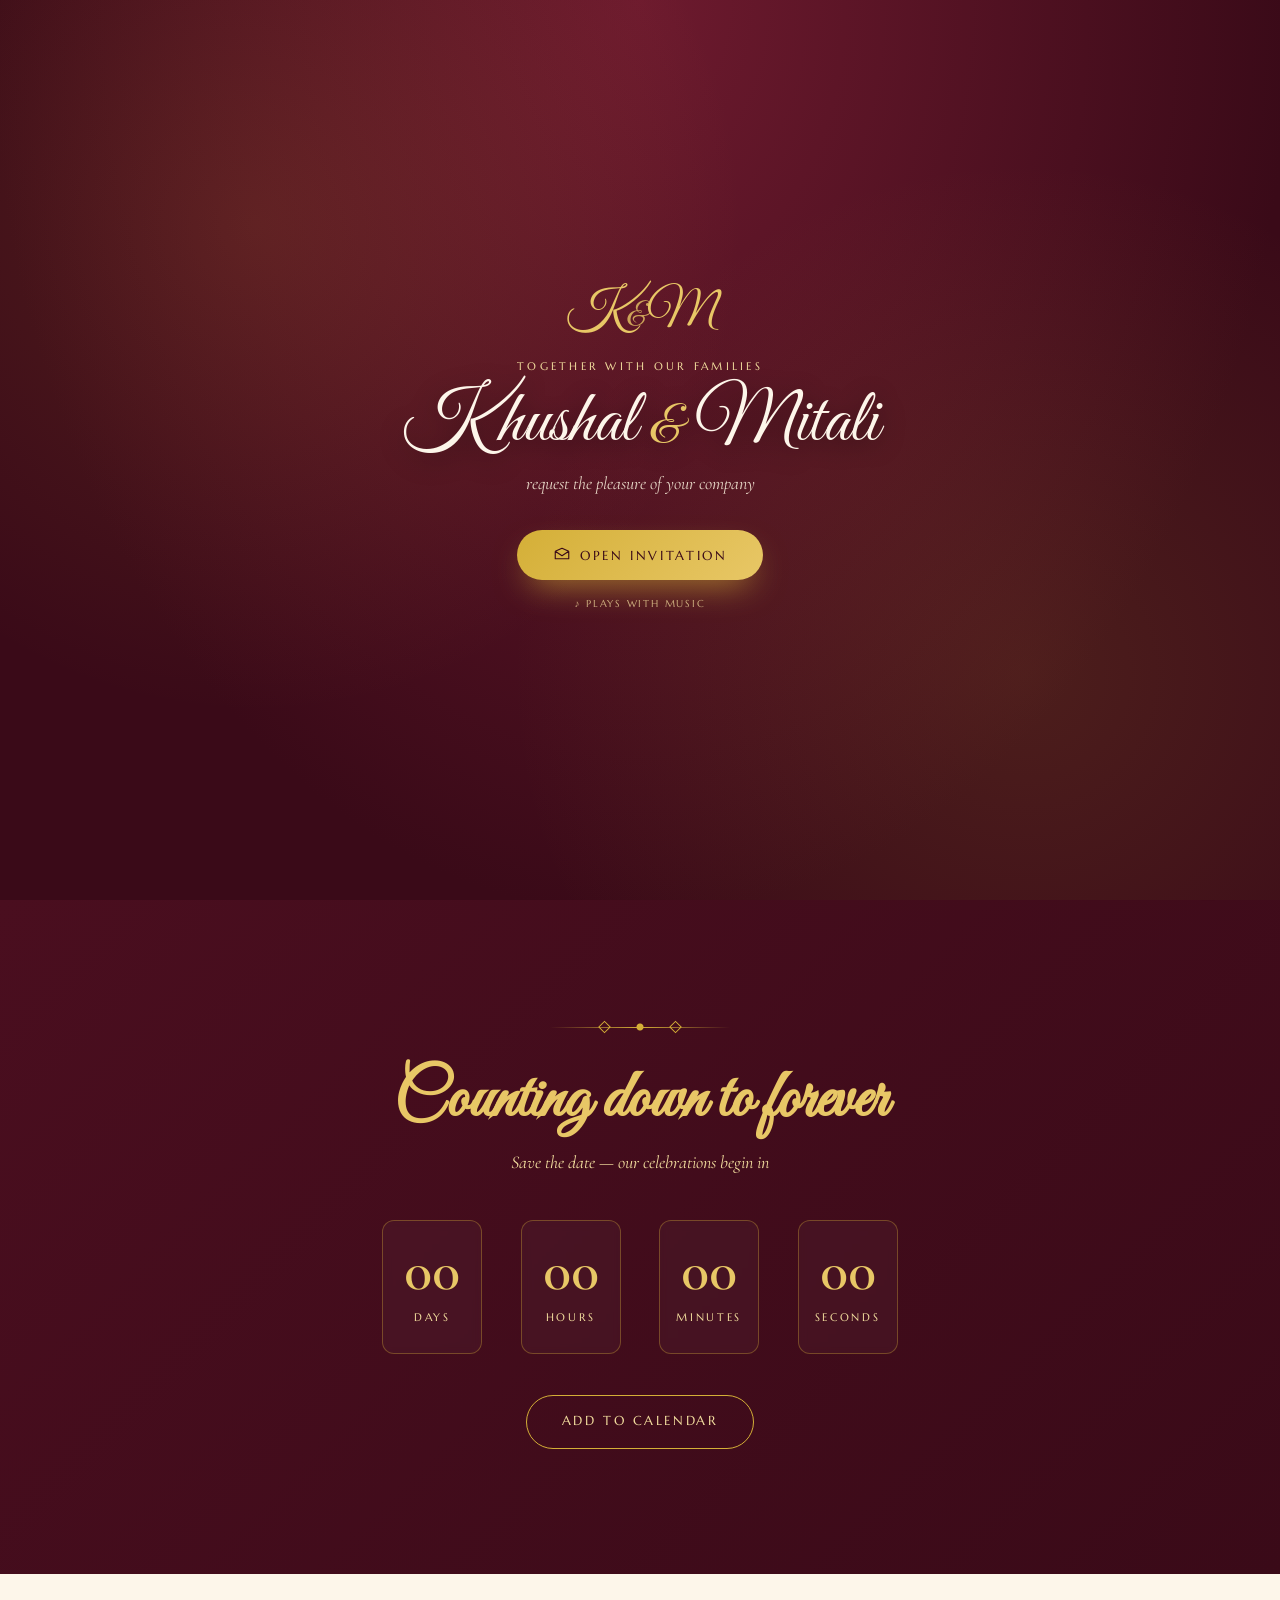
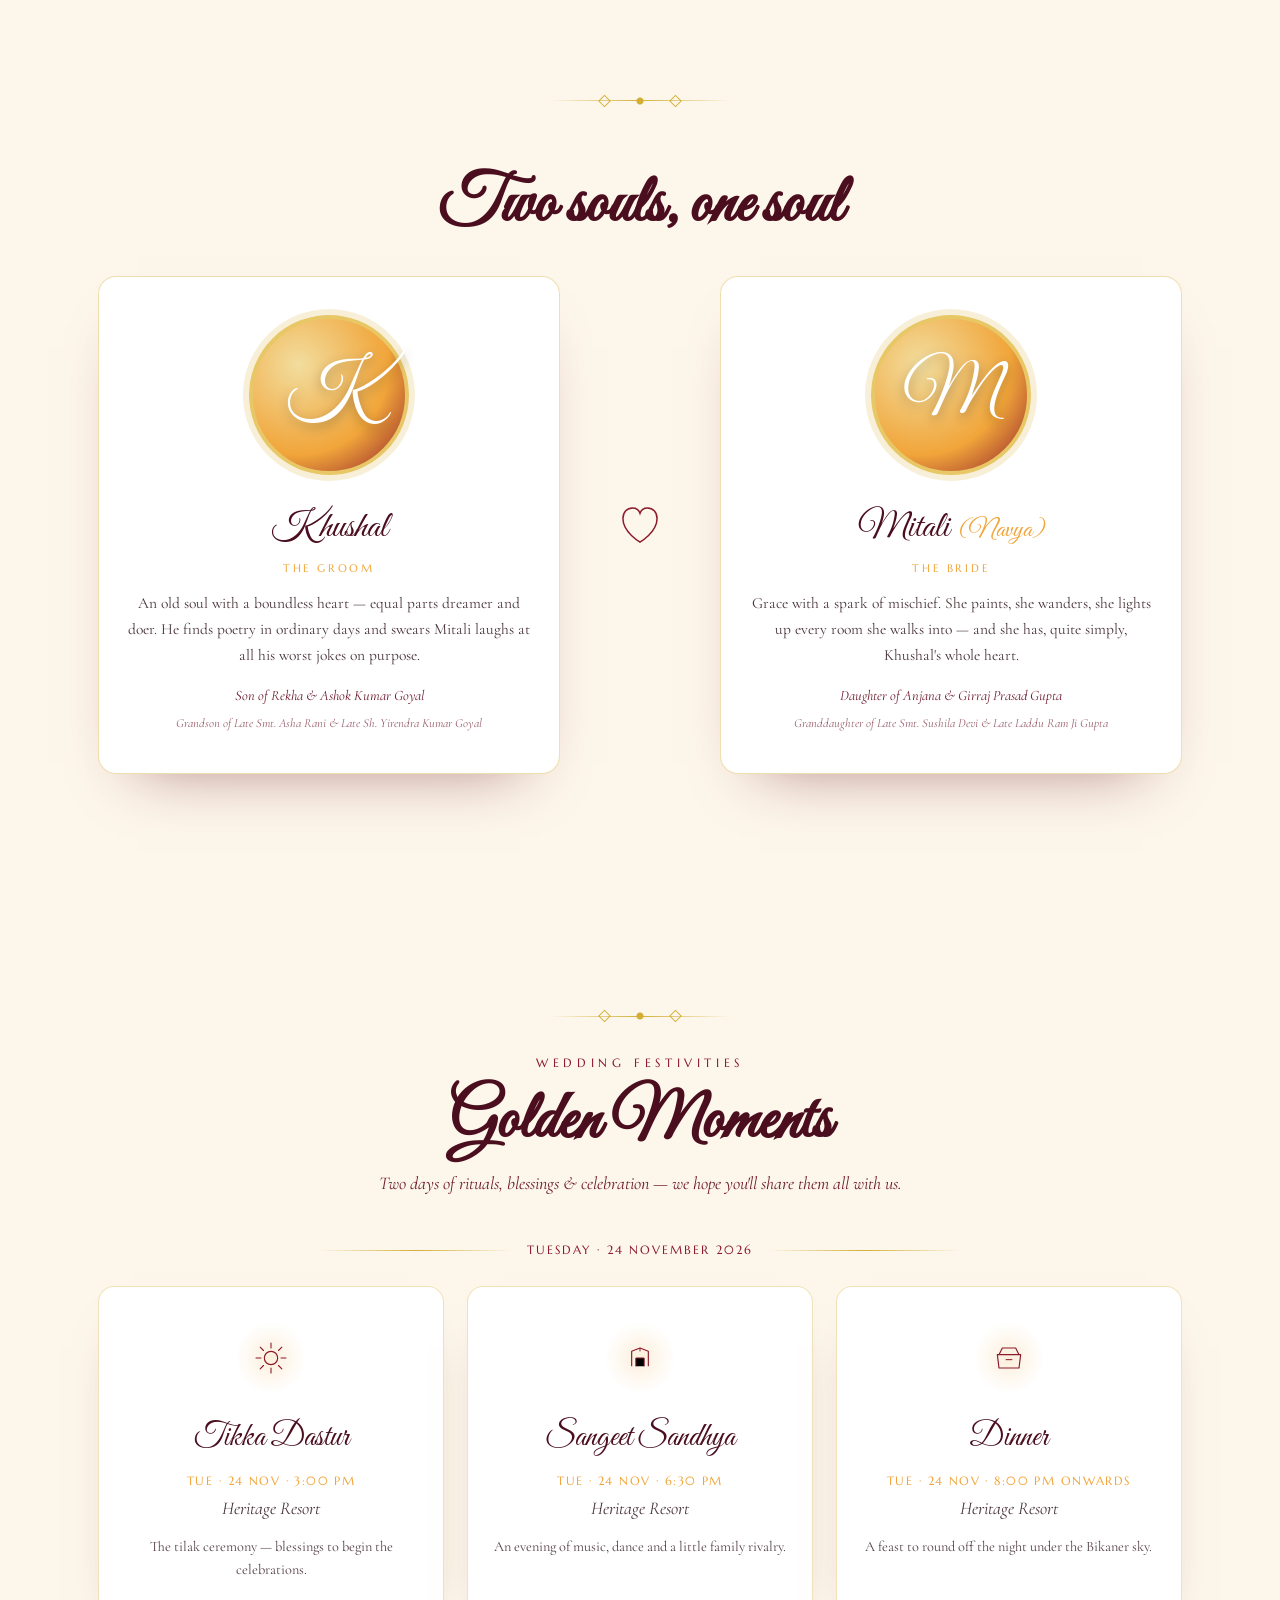
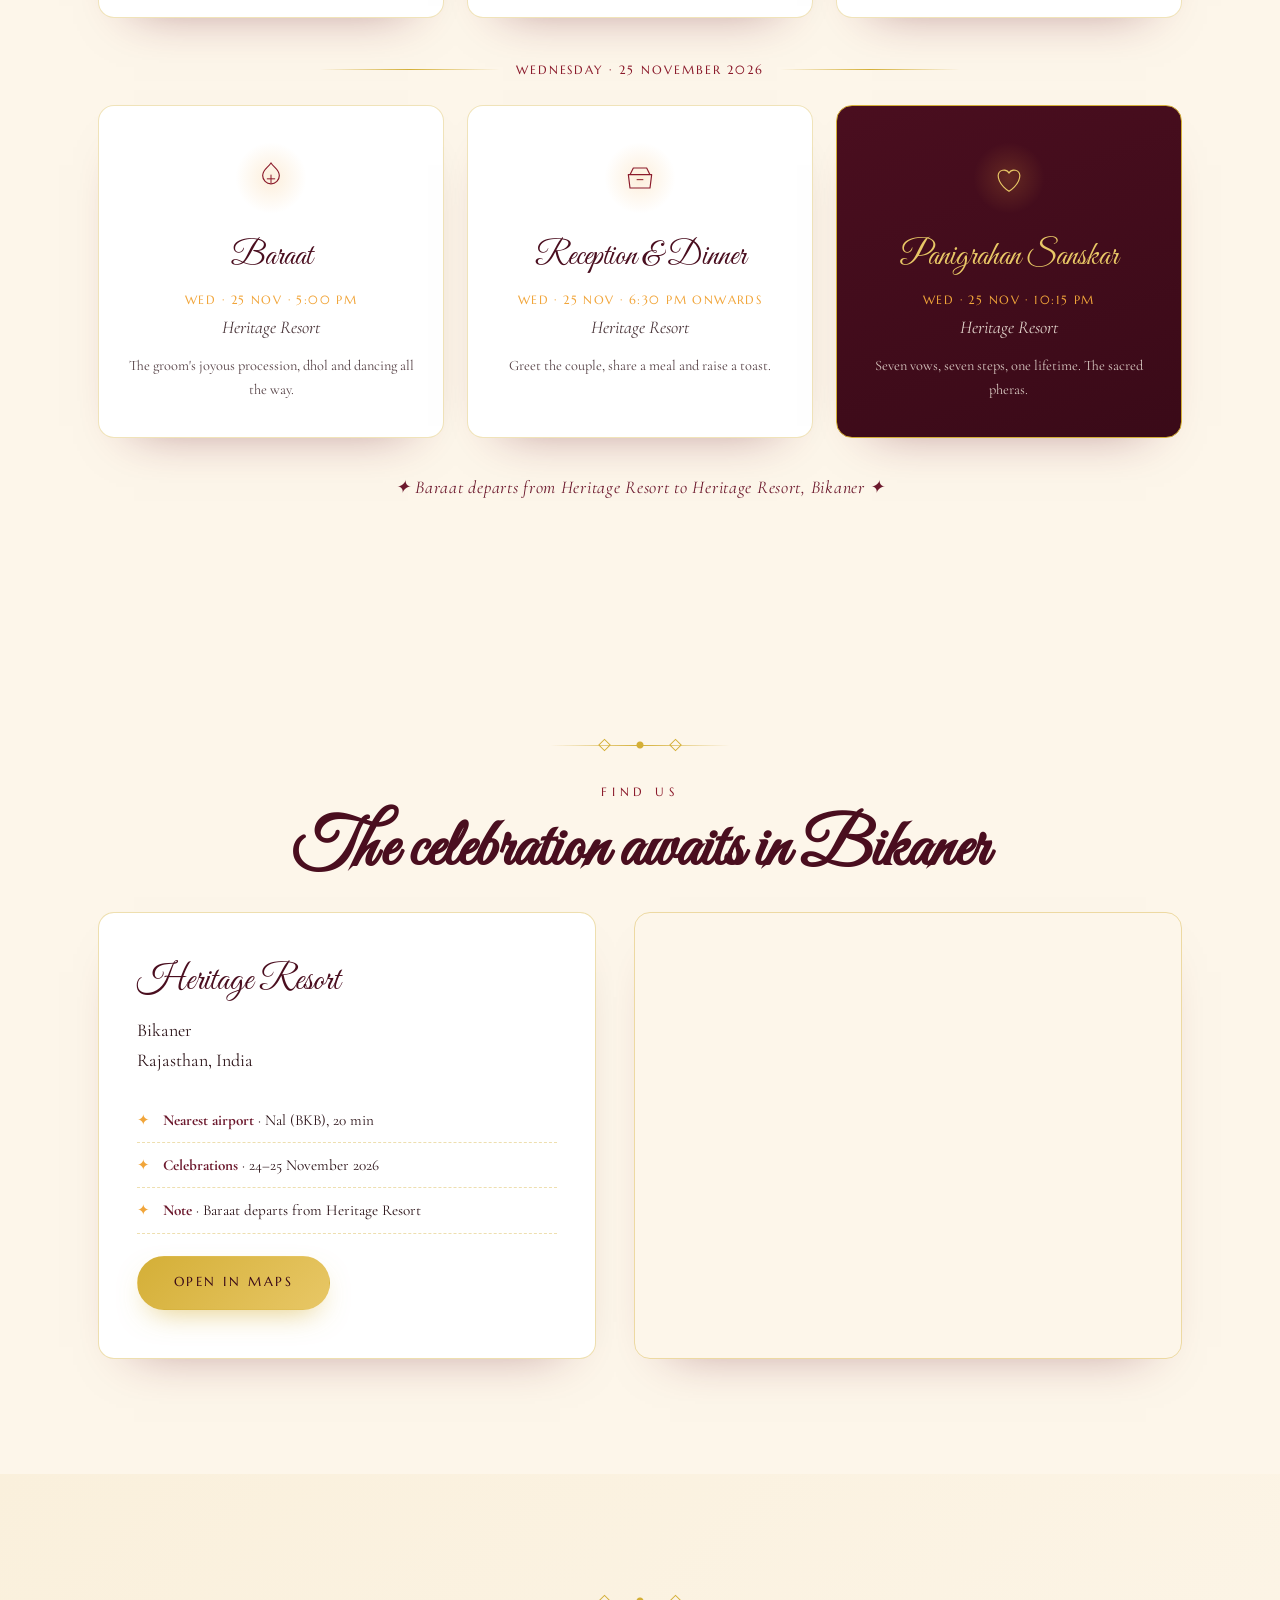
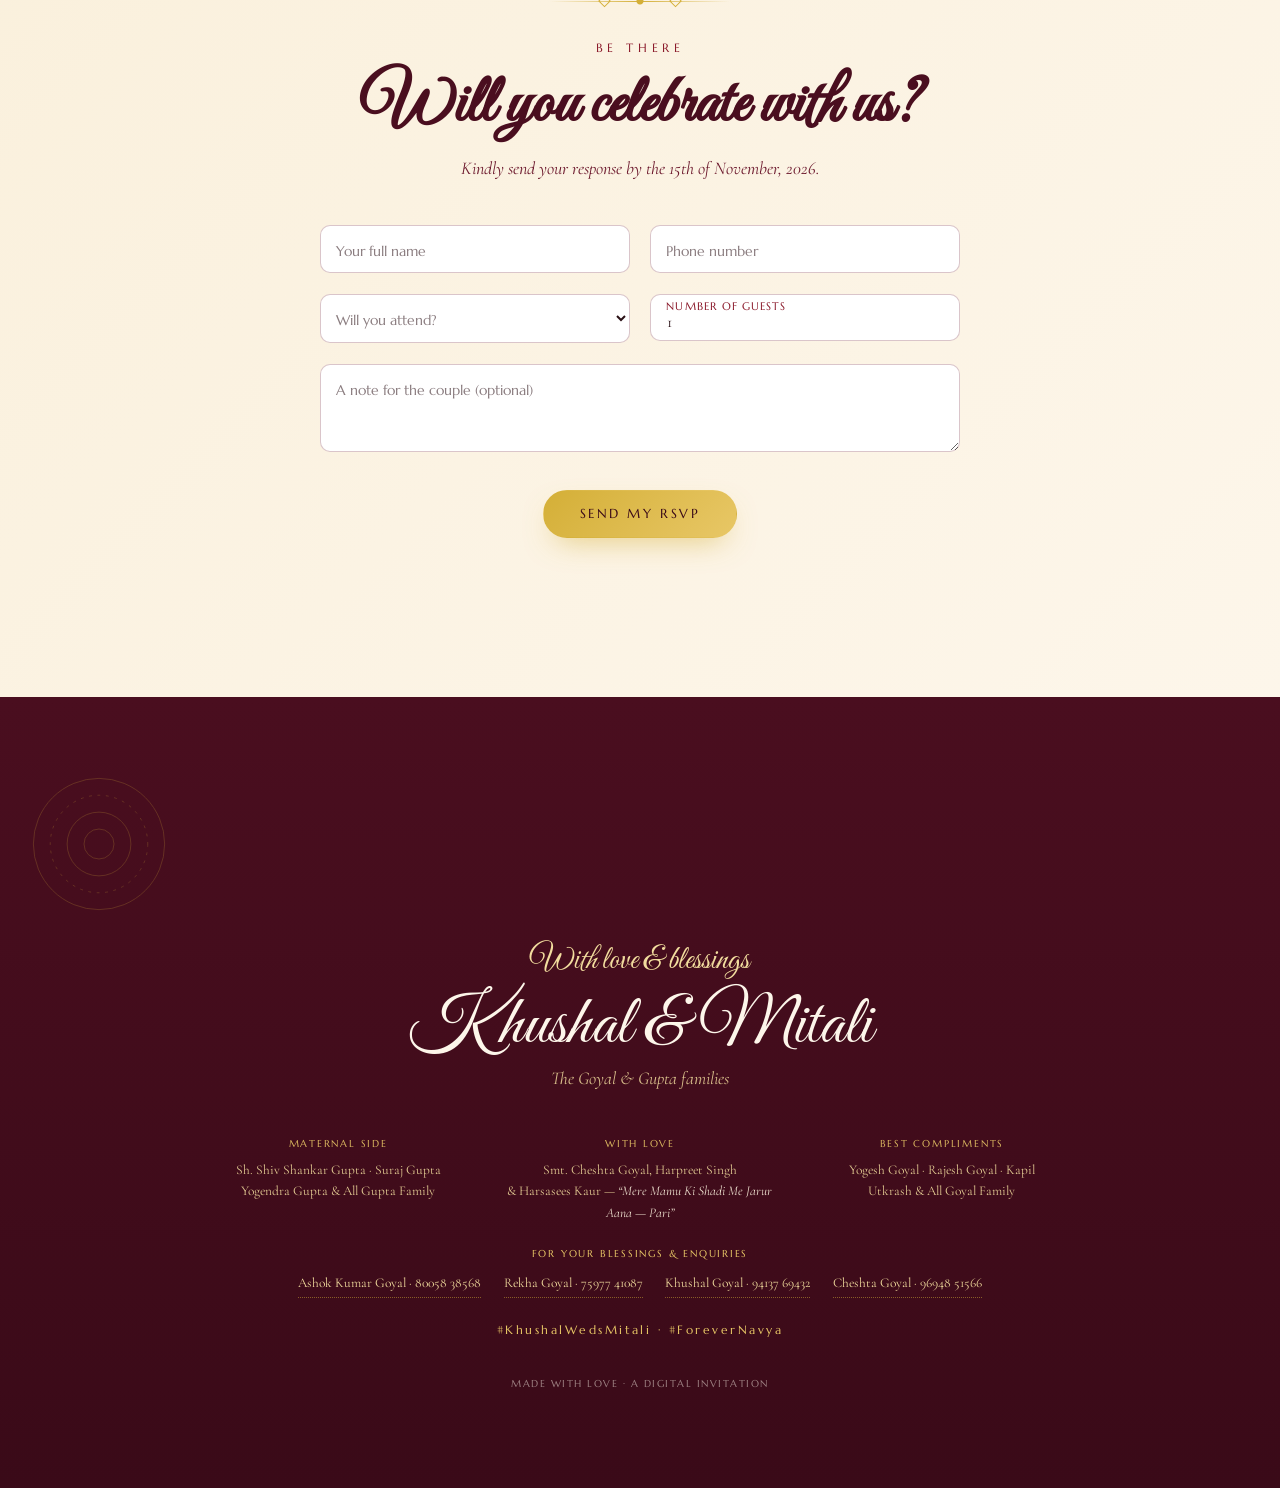
==== commit bee09cfd: "Restore RSVP section and links; wire for Google Form submission - Brought back the RSVP section (cus" ====
--- a/index.html
+++ b/index.html
@@ -65,7 +65,8 @@
     <nav class="nav__links" aria-label="Primary">
       <a href="#couple">The Couple</a>
       <a href="#events">Celebrations</a>
-      <a href="#venue" class="nav__cta">Venue</a>
+      <a href="#venue">Venue</a>
+      <a href="#rsvp" class="nav__cta">RSVP</a>
     </nav>
     <button class="nav__toggle" id="navToggle" aria-label="Open menu" aria-expanded="false">
       <span></span><span></span><span></span>
@@ -115,7 +116,7 @@
       <p class="hero__date reveal" data-delay="720">The Twenty-Fifth of November · Two Thousand Twenty-Six</p>
       <p class="hero__place reveal" data-delay="820">Bikaner · Rajasthan · India</p>
 
-      <a href="#events" class="btn btn--gold reveal" data-delay="940">View our celebrations</a>
+      <a href="#rsvp" class="btn btn--gold reveal" data-delay="940">Reserve your seat</a>
     </div>
 
     <a href="#countdown" class="hero__scroll" aria-label="Scroll down">
@@ -280,6 +281,43 @@
     </div>
   </section>
 
+  <!-- ====== RSVP ====== -->
+  <section class="rsvp" id="rsvp">
+    <div class="section-ornament" aria-hidden="true"></div>
+    <p class="section-eyebrow reveal">Be There</p>
+    <h2 class="section-title reveal">Will you celebrate with us?</h2>
+    <p class="section-sub reveal">Kindly send your response by the 15th of November, 2026.</p>
+
+    <form class="rsvp__form reveal" id="rsvpForm" novalidate>
+      <div class="field">
+        <input type="text" id="guestName" name="guestName" required placeholder=" " />
+        <label for="guestName">Your full name</label>
+      </div>
+      <div class="field">
+        <input type="tel" id="guestPhone" name="guestPhone" placeholder=" " />
+        <label for="guestPhone">Phone number</label>
+      </div>
+      <div class="field">
+        <select id="attending" name="attending" required>
+          <option value="" disabled selected></option>
+          <option value="Joyfully accepts">Joyfully accepts</option>
+          <option value="Regretfully declines">Regretfully declines</option>
+        </select>
+        <label for="attending">Will you attend?</label>
+      </div>
+      <div class="field">
+        <input type="number" id="guests" name="guests" min="1" max="20" value="1" placeholder=" " />
+        <label for="guests">Number of guests</label>
+      </div>
+      <div class="field field--full">
+        <textarea id="message" name="message" rows="3" placeholder=" "></textarea>
+        <label for="message">A note for the couple (optional)</label>
+      </div>
+      <button type="submit" class="btn btn--gold rsvp__submit">Send my RSVP</button>
+      <p class="rsvp__status" id="rsvpStatus" role="status" aria-live="polite"></p>
+    </form>
+  </section>
+
   <!-- ====== FOOTER ====== -->
   <footer class="footer">
     <div class="footer__mandala" aria-hidden="true">
--- a/css/style.css
+++ b/css/style.css
@@ -940,6 +940,7 @@
 
 @media (max-width: 480px) {
   body { font-size: 16px; }
+  .rsvp__form { grid-template-columns: 1fr; }
 }
 
 /* ============================================================
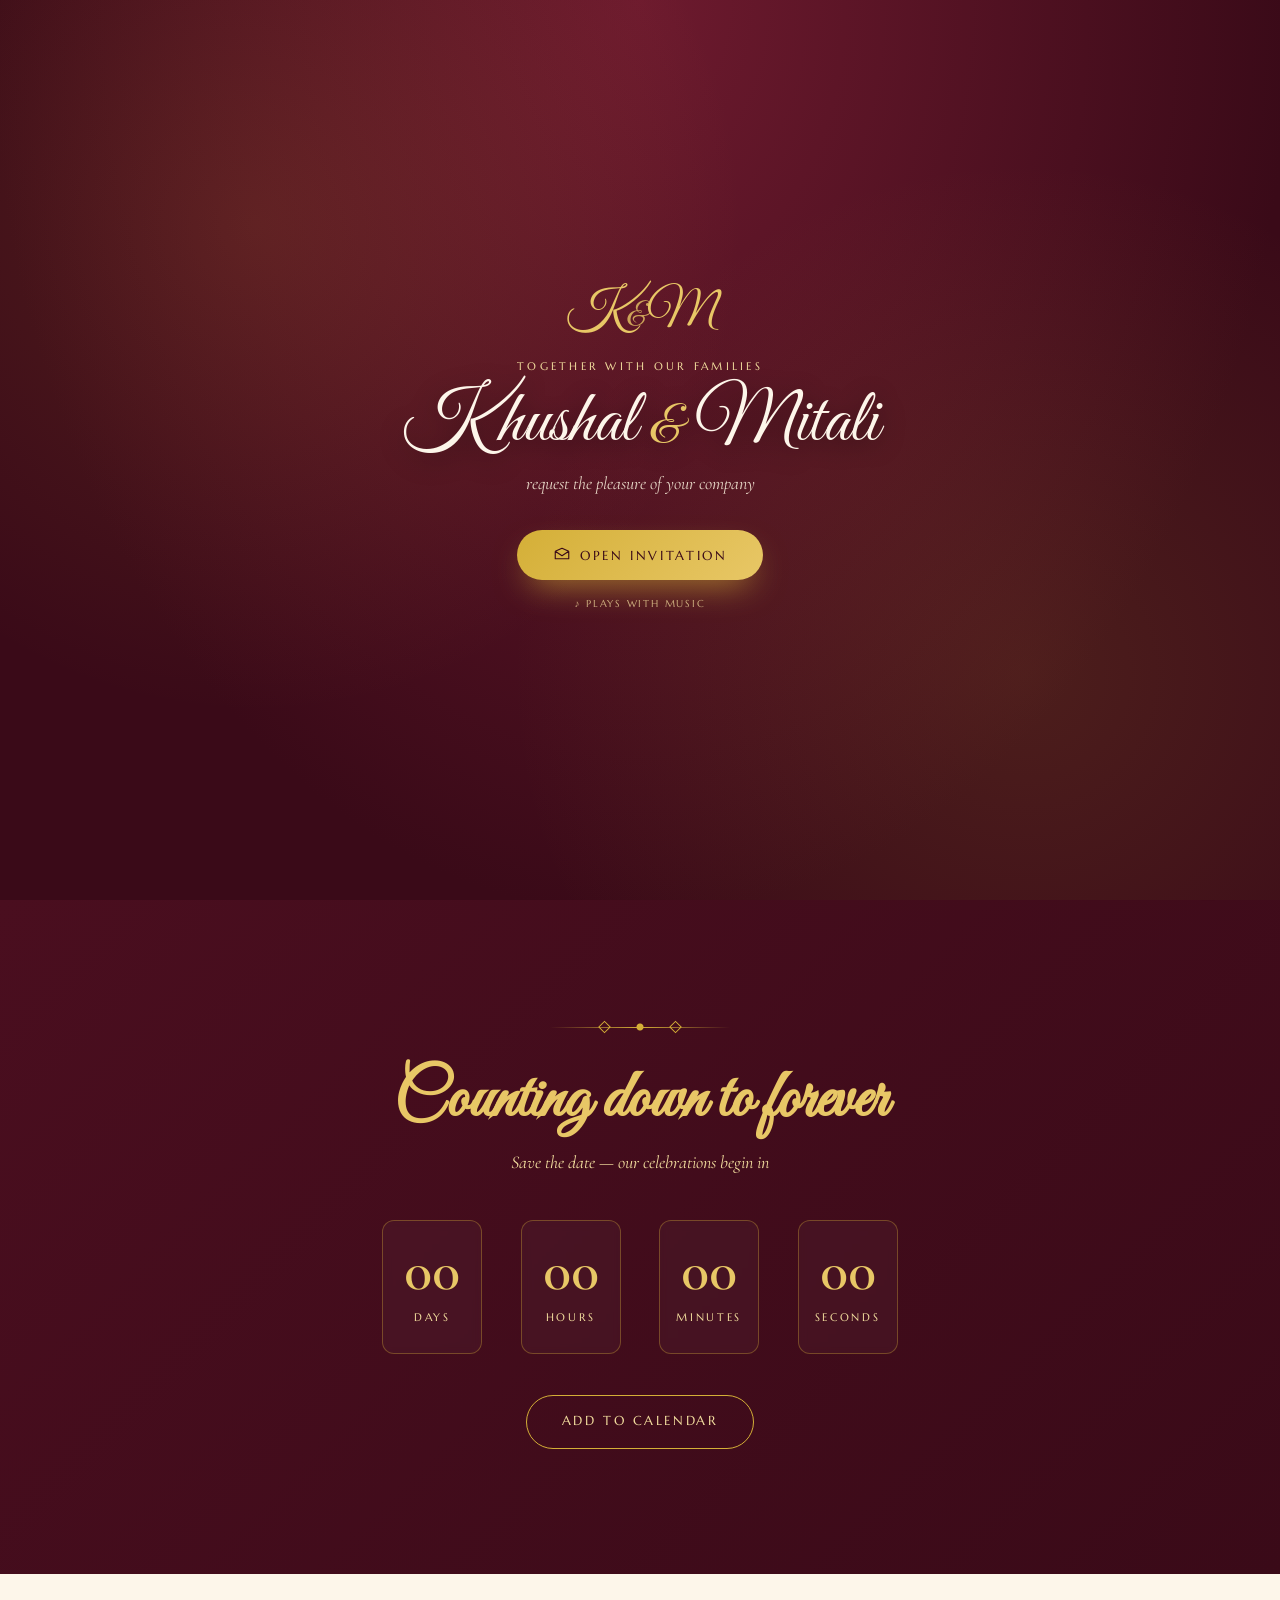
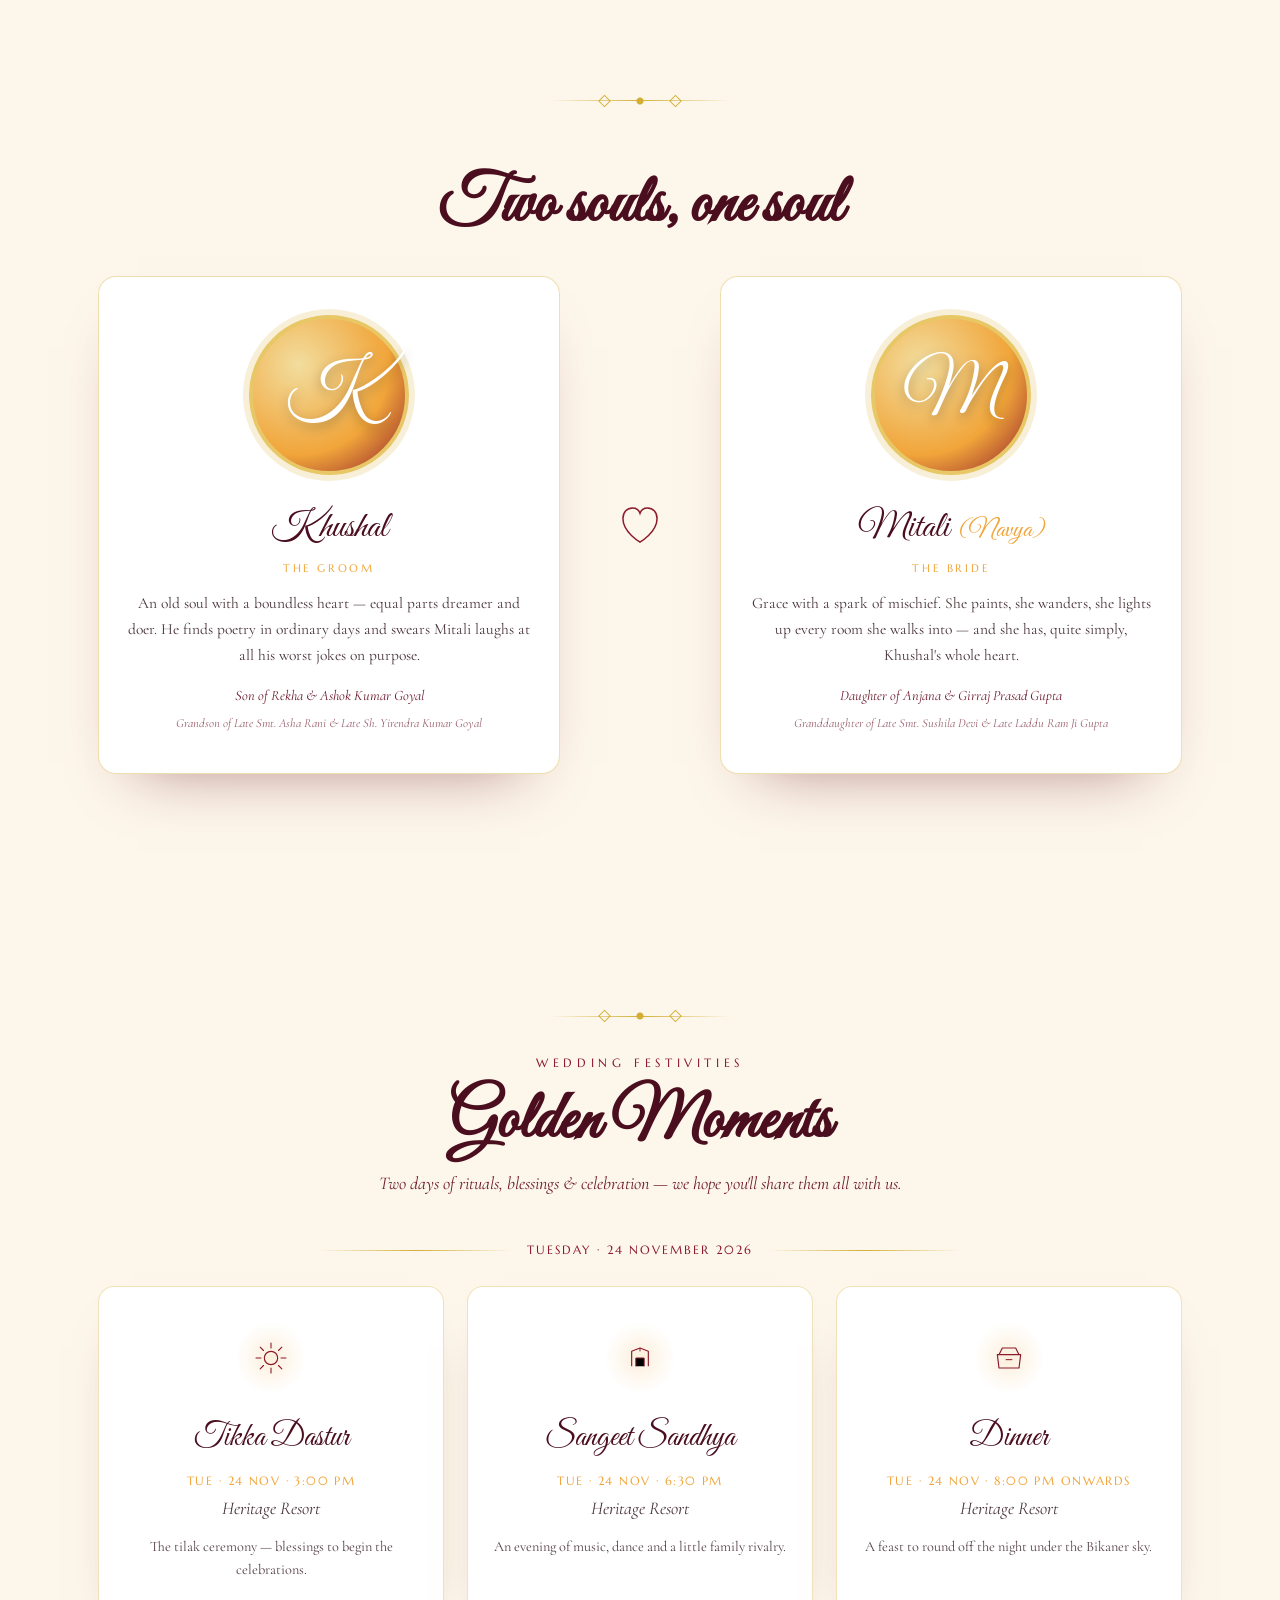
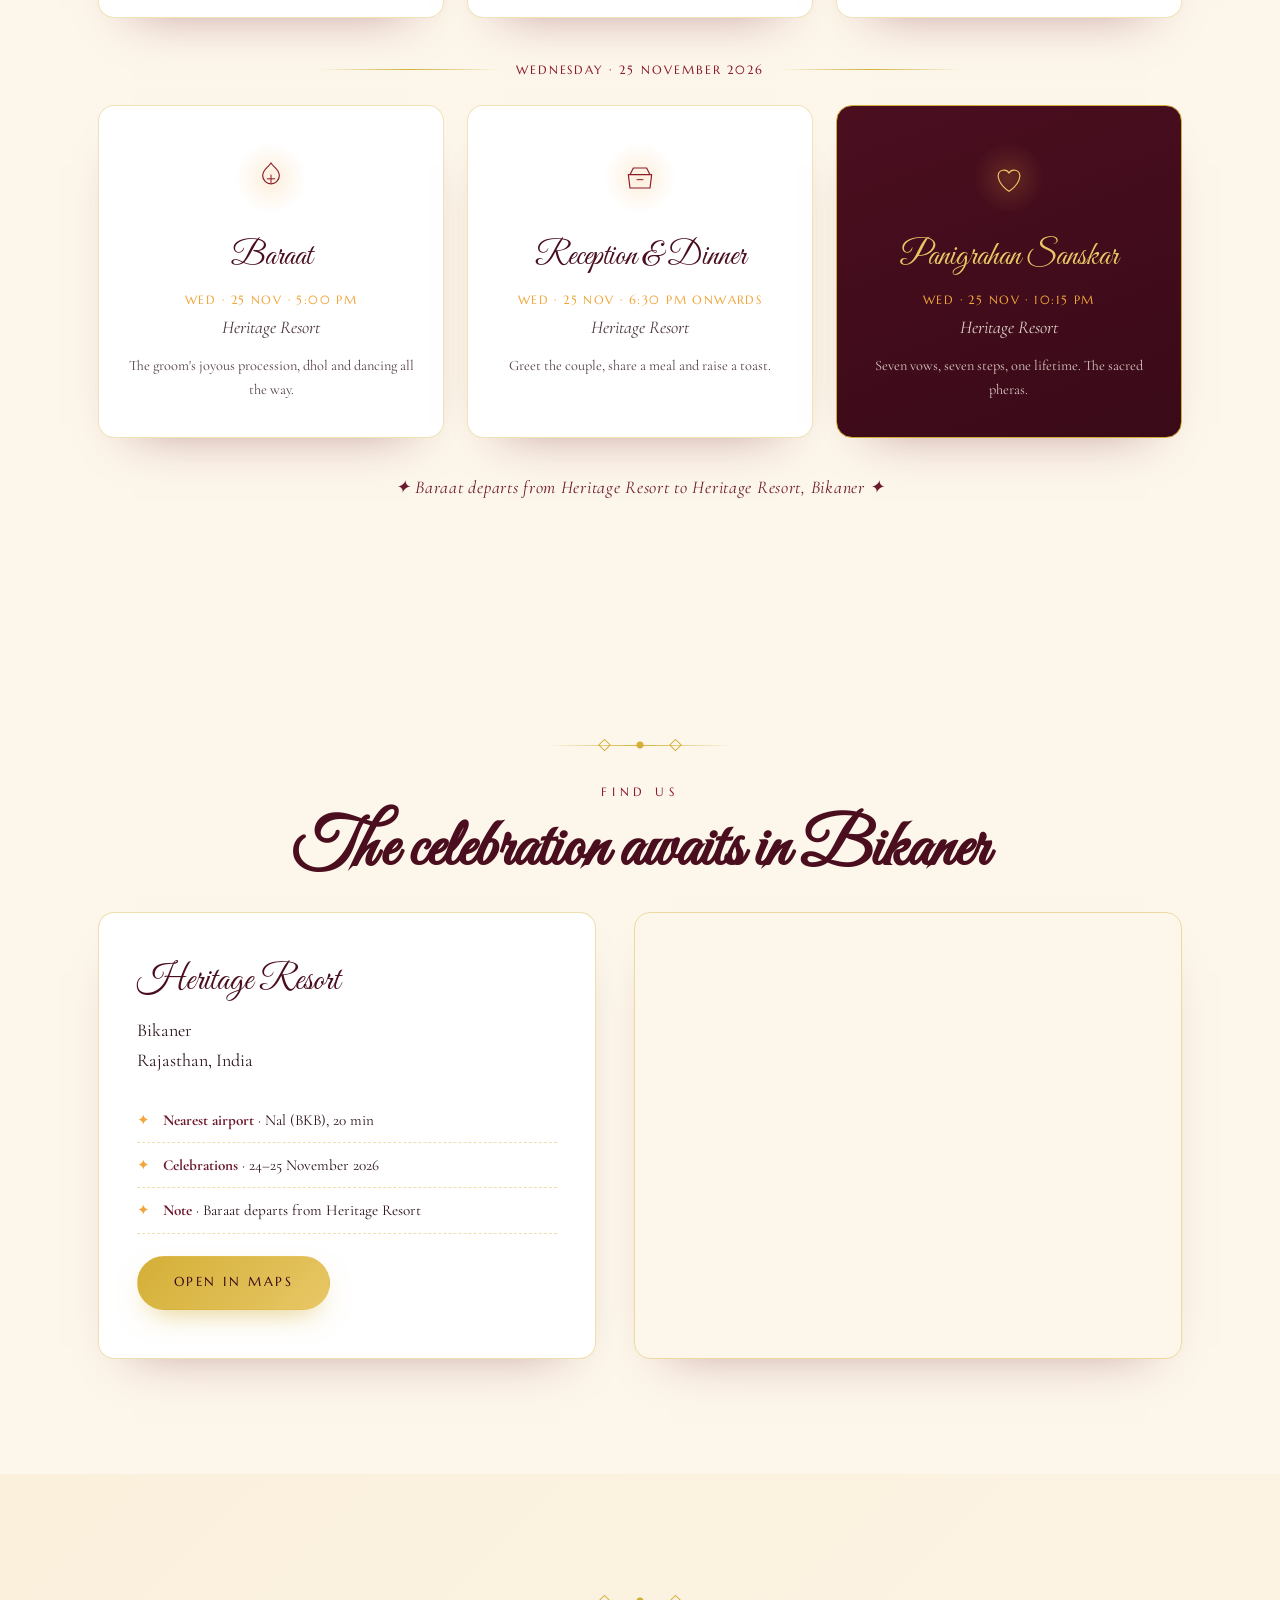
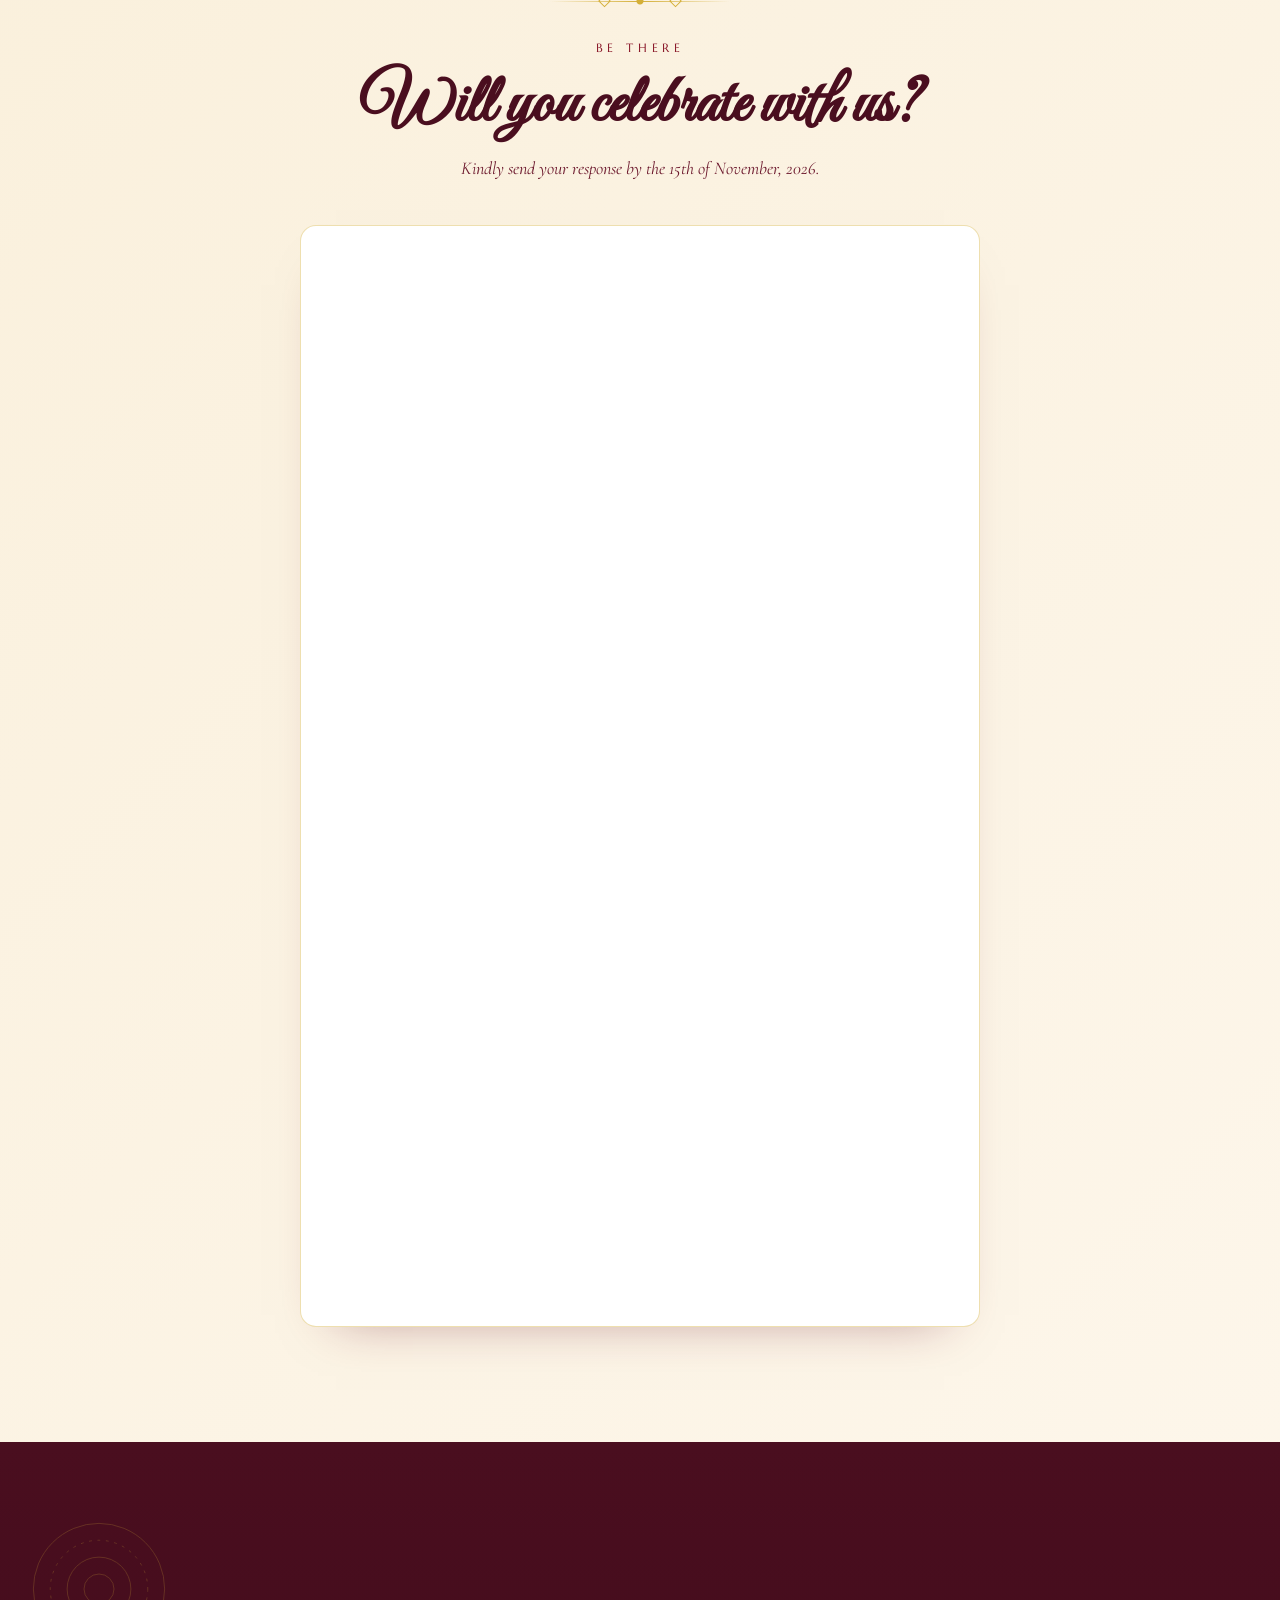
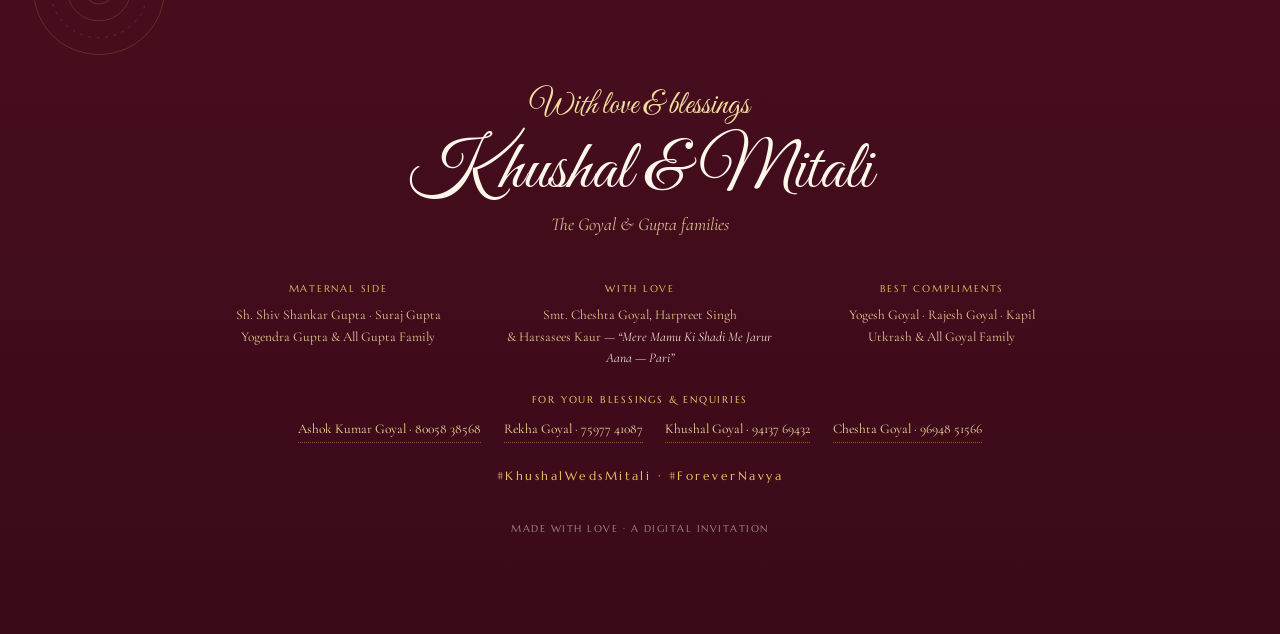
==== commit bacbe125: "Connect RSVP to the couple's Google Form via secure embed Switched the RSVP section to embed the act" ====
--- a/index.html
+++ b/index.html
@@ -288,34 +288,12 @@
     <h2 class="section-title reveal">Will you celebrate with us?</h2>
     <p class="section-sub reveal">Kindly send your response by the 15th of November, 2026.</p>
 
-    <form class="rsvp__form reveal" id="rsvpForm" novalidate>
-      <div class="field">
-        <input type="text" id="guestName" name="guestName" required placeholder=" " />
-        <label for="guestName">Your full name</label>
-      </div>
-      <div class="field">
-        <input type="tel" id="guestPhone" name="guestPhone" placeholder=" " />
-        <label for="guestPhone">Phone number</label>
-      </div>
-      <div class="field">
-        <select id="attending" name="attending" required>
-          <option value="" disabled selected></option>
-          <option value="Joyfully accepts">Joyfully accepts</option>
-          <option value="Regretfully declines">Regretfully declines</option>
-        </select>
-        <label for="attending">Will you attend?</label>
-      </div>
-      <div class="field">
-        <input type="number" id="guests" name="guests" min="1" max="20" value="1" placeholder=" " />
-        <label for="guests">Number of guests</label>
-      </div>
-      <div class="field field--full">
-        <textarea id="message" name="message" rows="3" placeholder=" "></textarea>
-        <label for="message">A note for the couple (optional)</label>
-      </div>
-      <button type="submit" class="btn btn--gold rsvp__submit">Send my RSVP</button>
-      <p class="rsvp__status" id="rsvpStatus" role="status" aria-live="polite"></p>
-    </form>
+    <div class="rsvp__embed reveal">
+      <iframe
+        title="RSVP form for Khushal weds Mitali"
+        src="https://docs.google.com/forms/d/e/1FAIpQLSe57ctE2KvUI0u8b0hY4MV3-2yu3zZh76ZbcN6RfYWodVze0w/viewform?embedded=true"
+        loading="lazy">Loading the RSVP form…</iframe>
+    </div>
   </section>
 
   <!-- ====== FOOTER ====== -->
--- a/css/style.css
+++ b/css/style.css
@@ -803,6 +803,21 @@
   background: linear-gradient(135deg, var(--cream), var(--ivory));
   max-width: none !important;
 }
+.rsvp__embed {
+  max-width: 680px;
+  margin: 0 auto;
+  border-radius: 16px;
+  overflow: hidden;
+  border: 1px solid rgba(212, 175, 55, 0.4);
+  box-shadow: 0 24px 50px -36px rgba(109, 26, 46, 0.5);
+  background: #fff;
+}
+.rsvp__embed iframe {
+  width: 100%;
+  height: 1100px;
+  border: 0;
+  display: block;
+}
 .rsvp__form {
   max-width: 640px;
   margin: 0 auto;
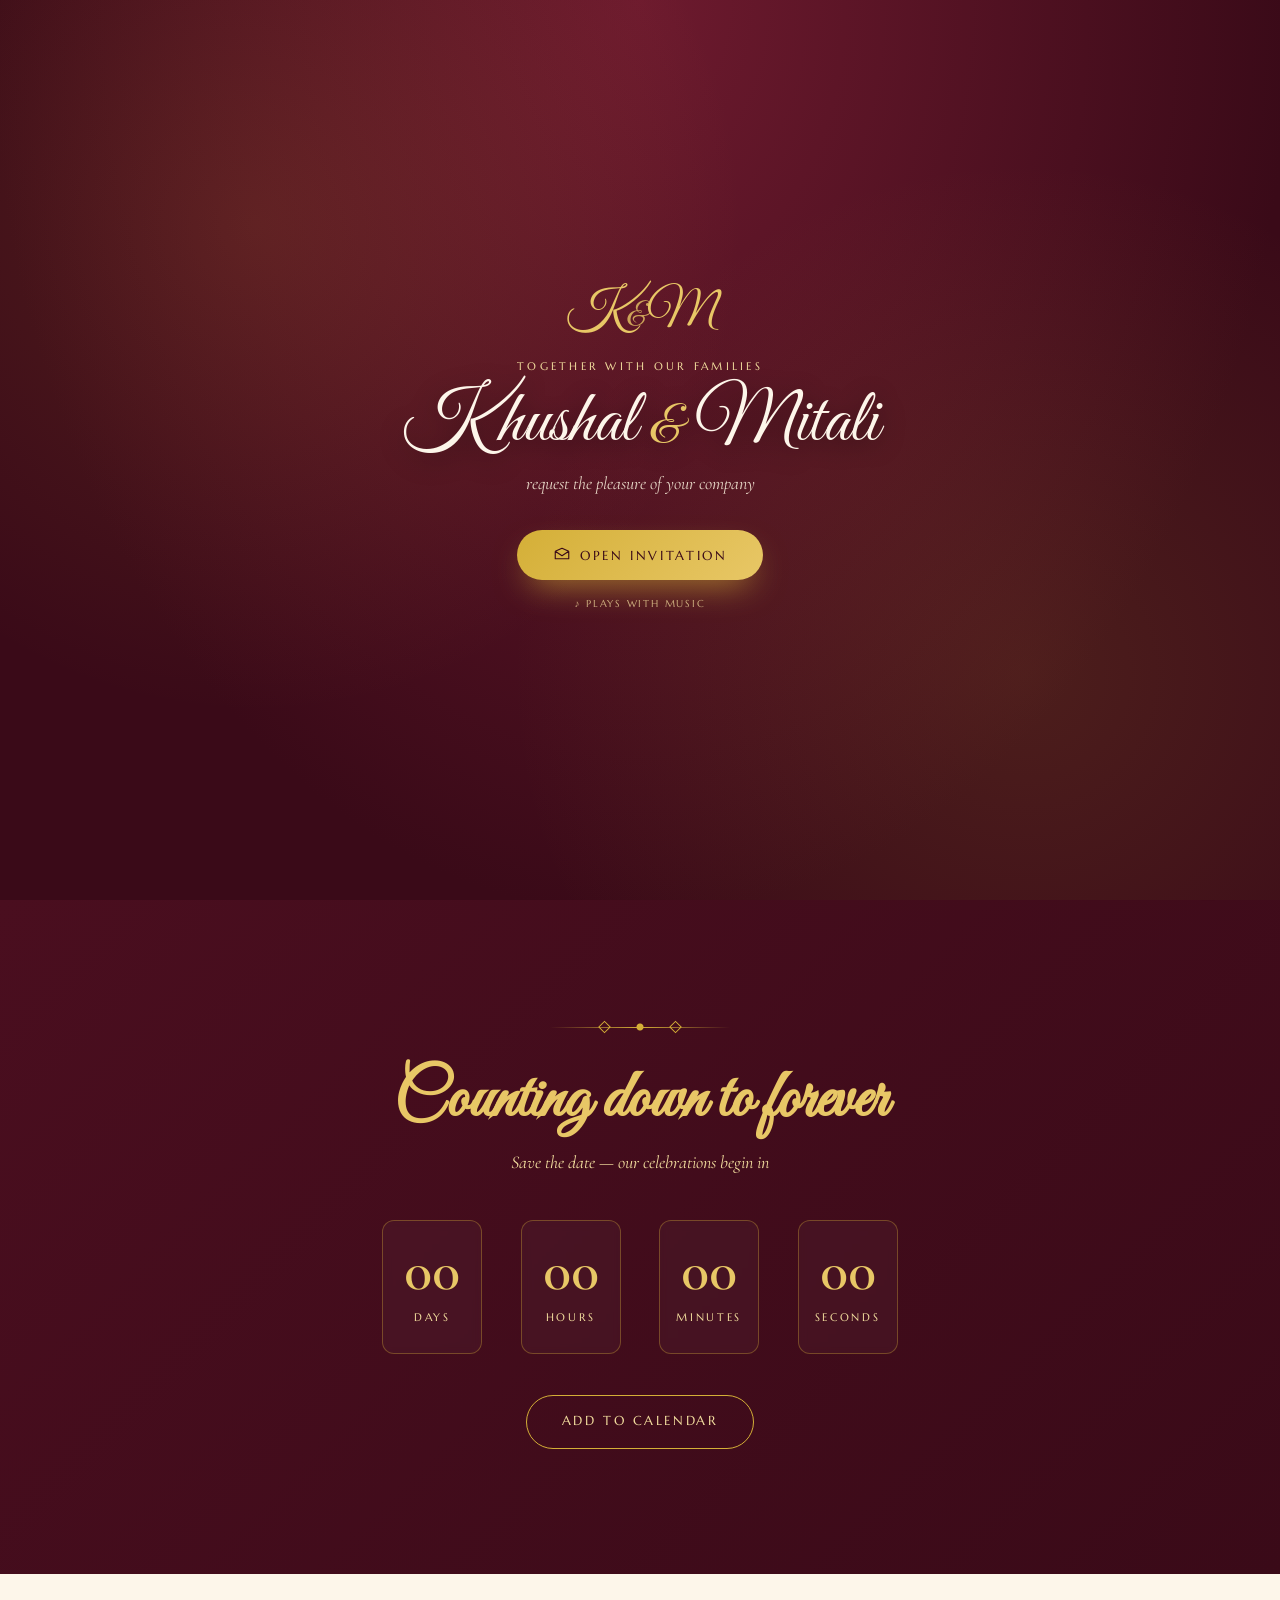
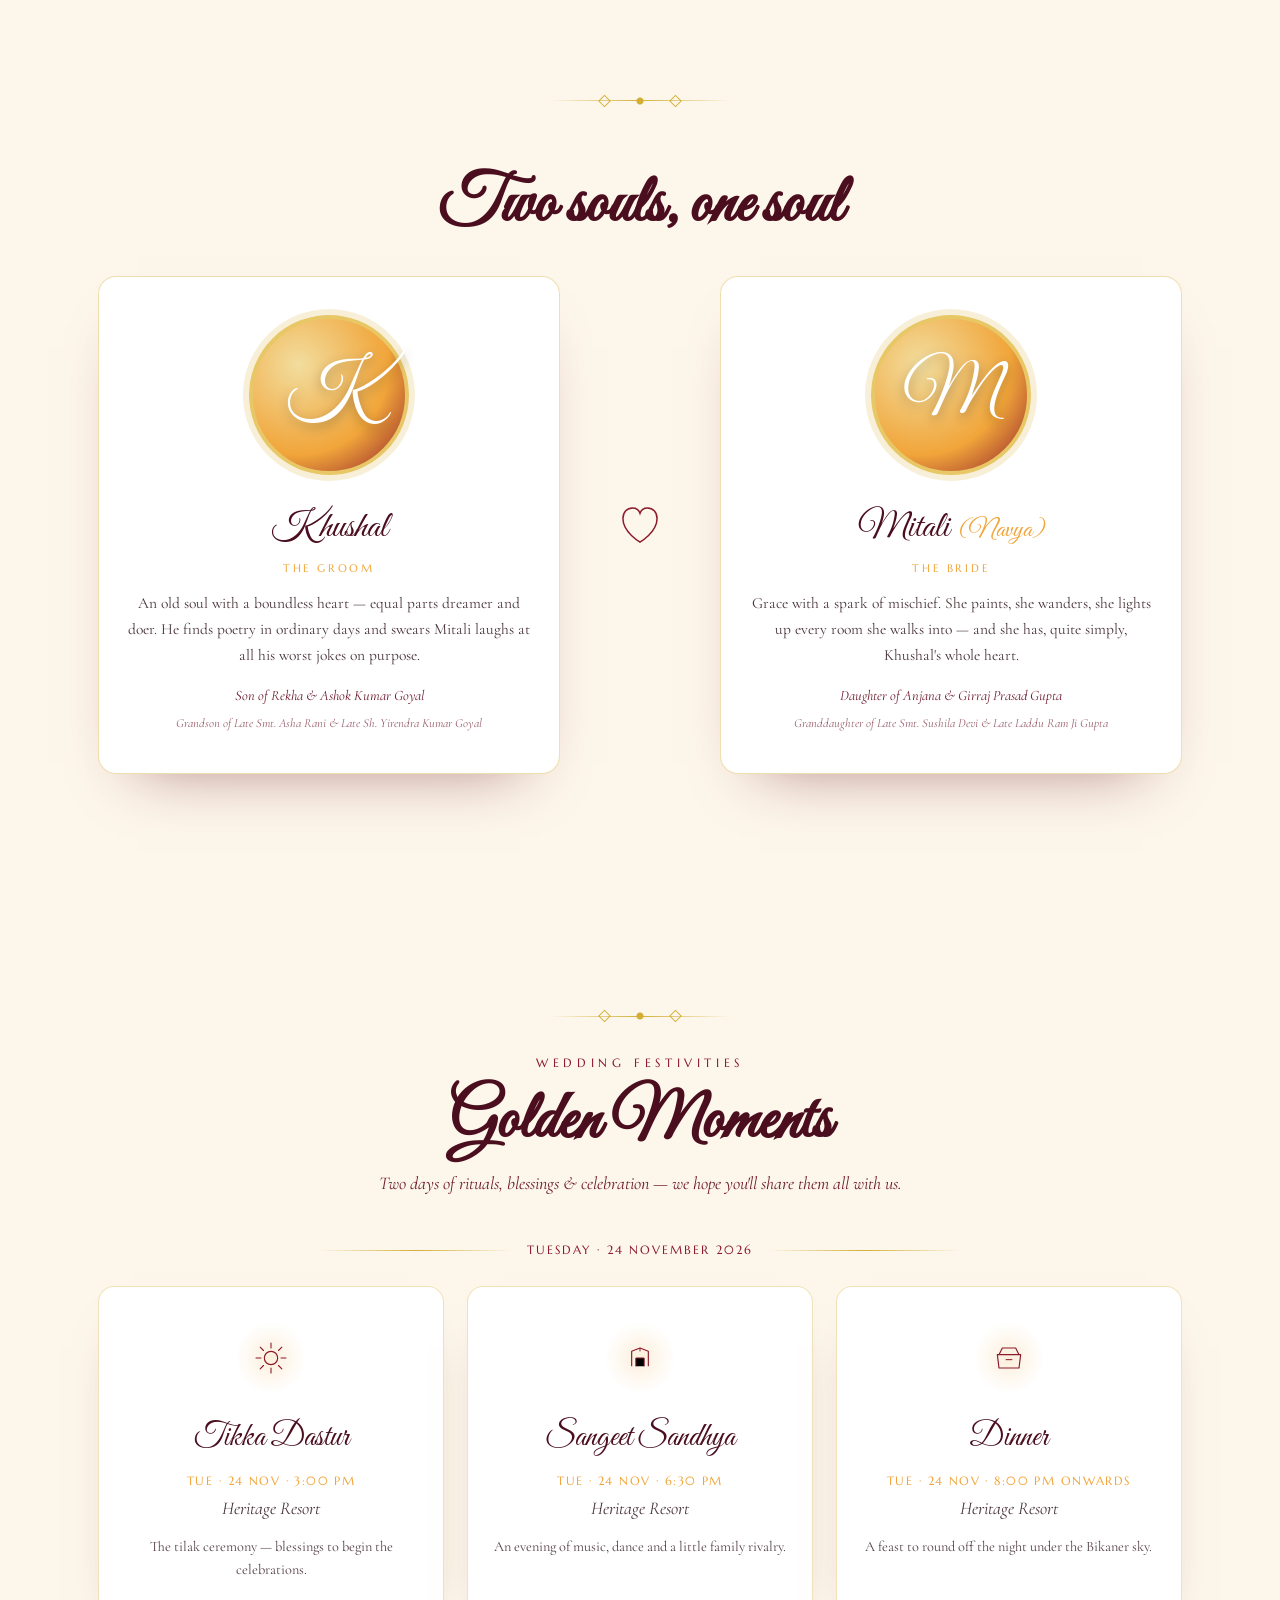
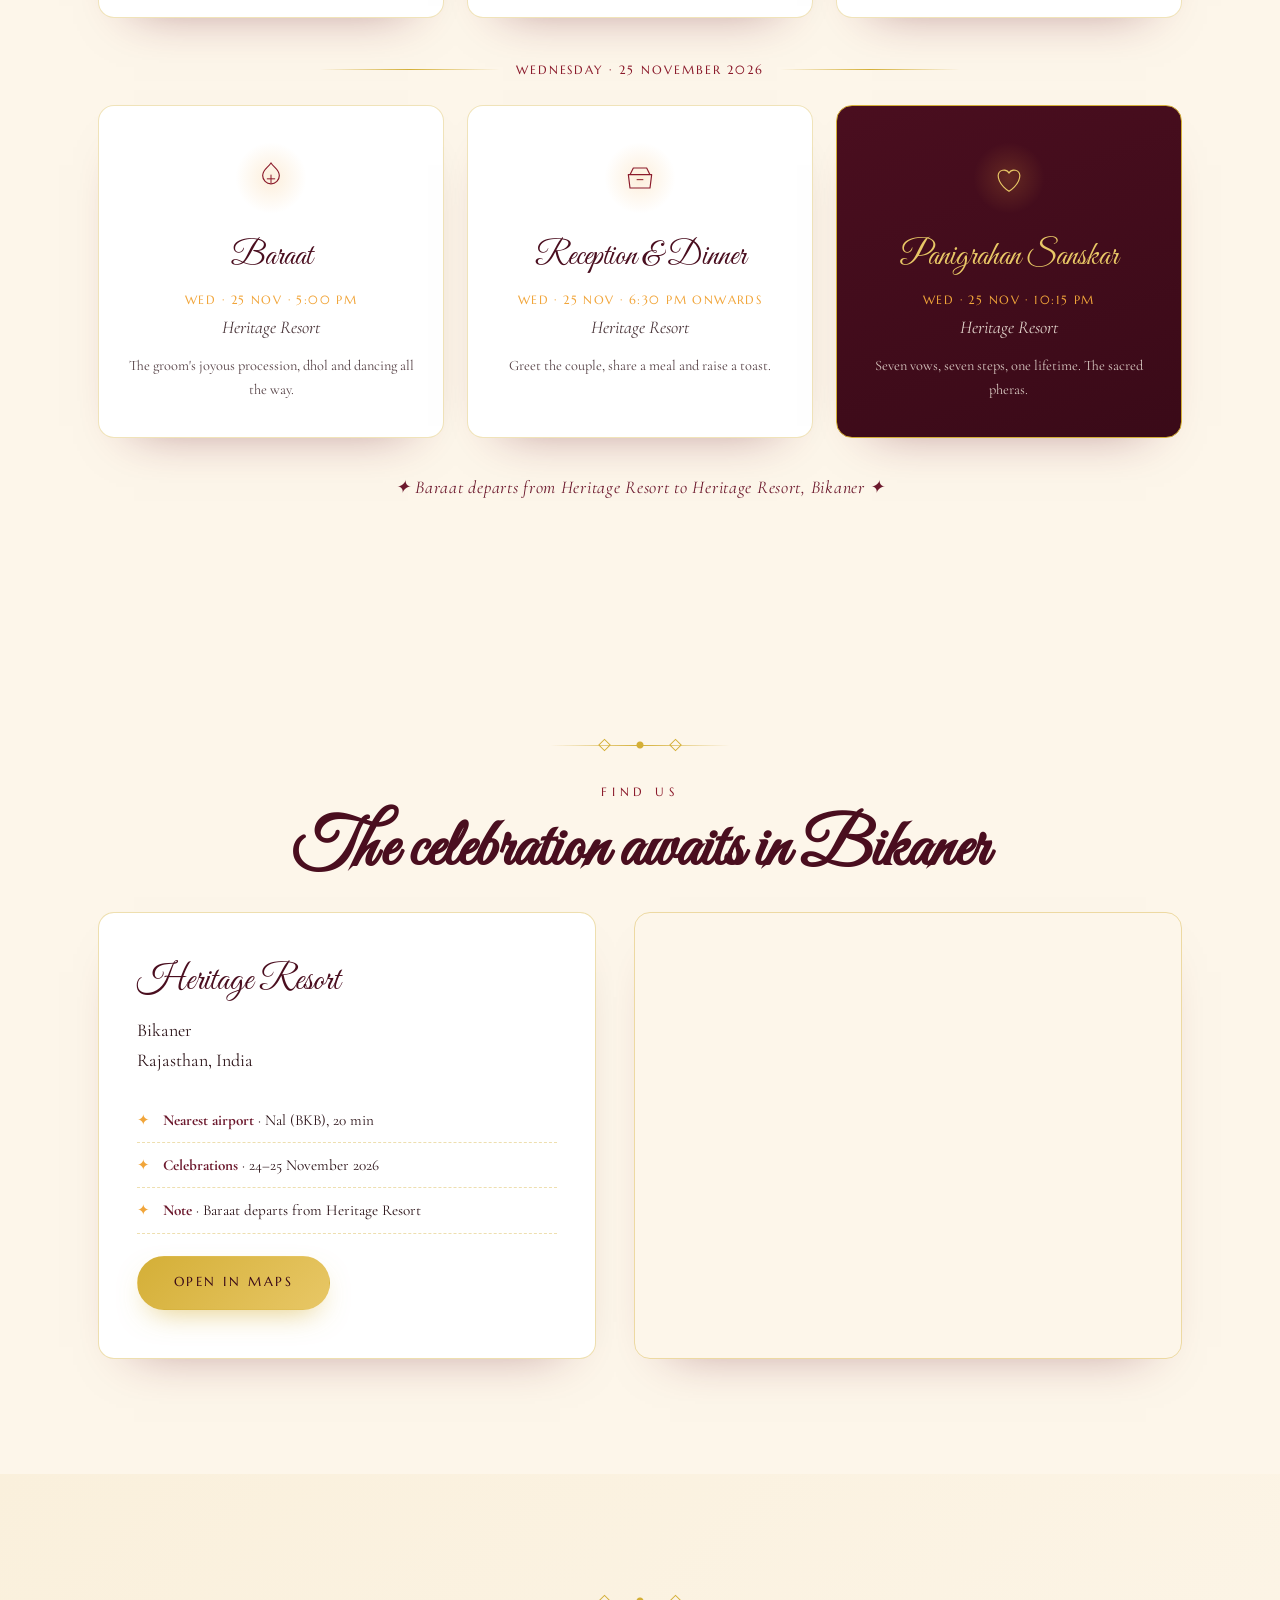
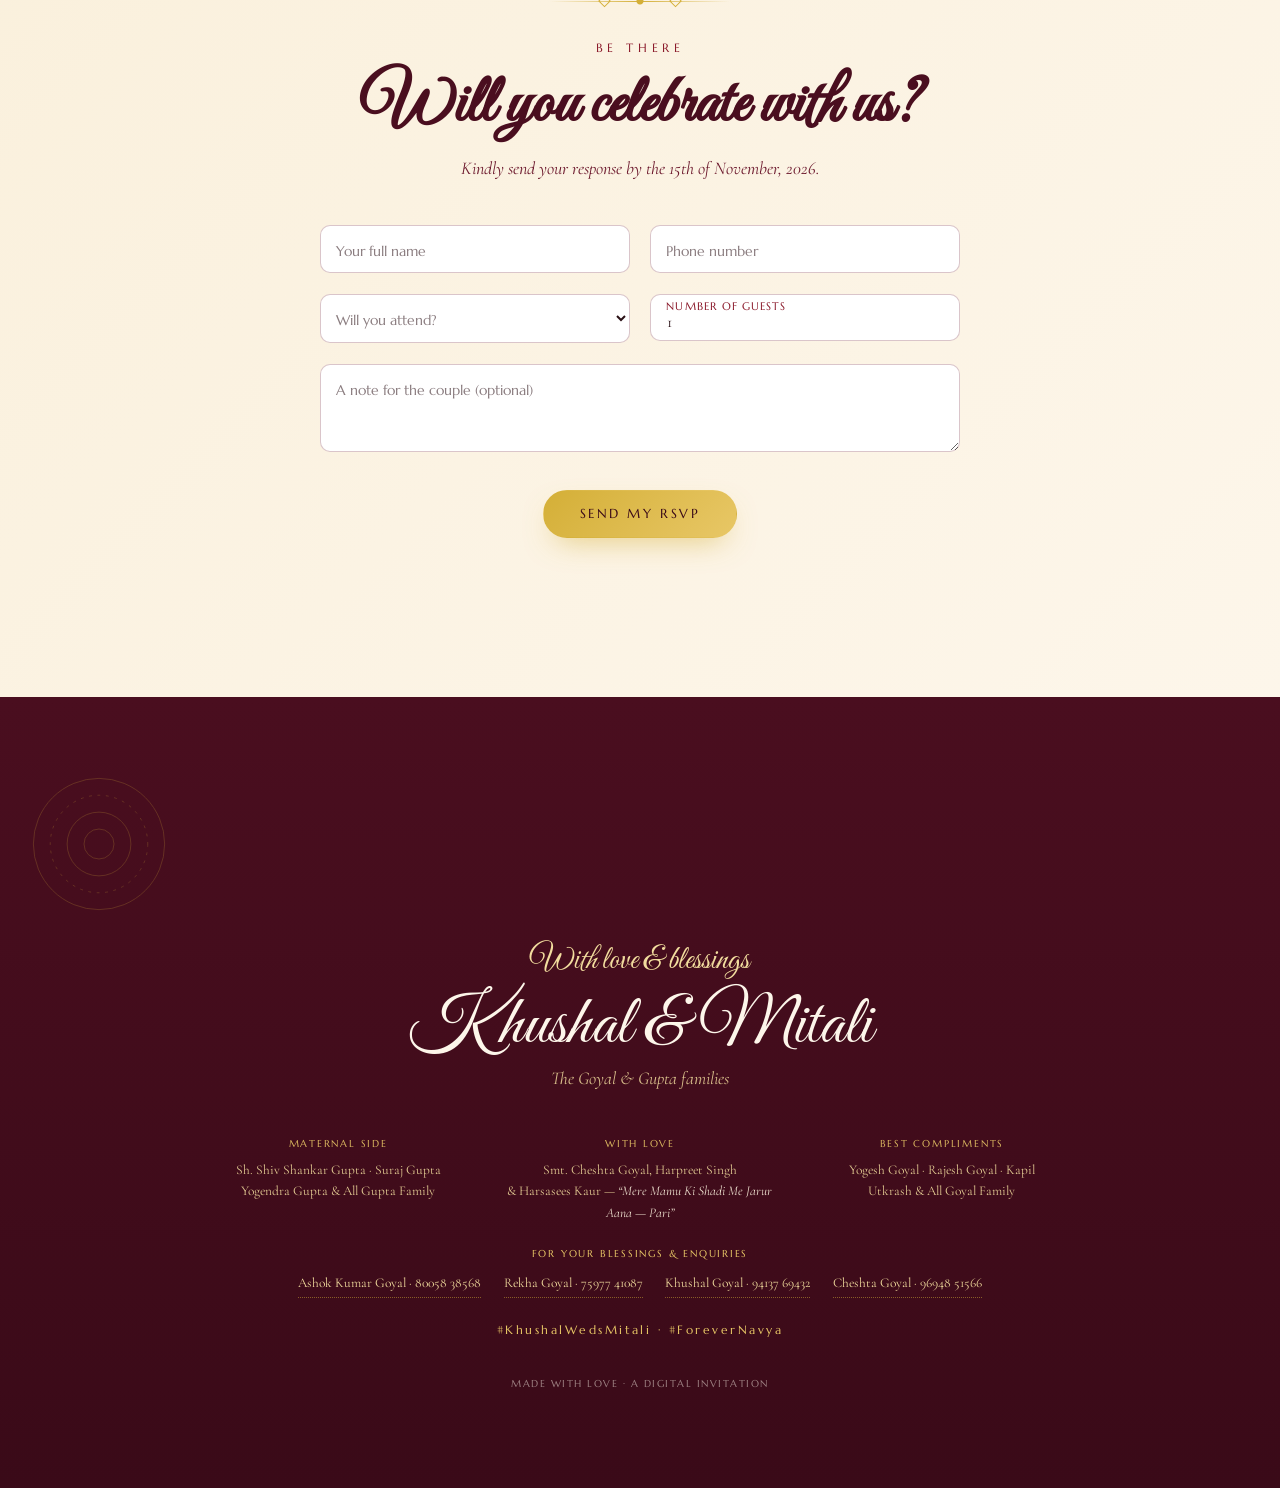
==== commit 0b983abb: "Wire custom RSVP form to the Google Form endpoint Switched the RSVP back to the gold/maroon styled f" ====
--- a/index.html
+++ b/index.html
@@ -288,12 +288,34 @@
     <h2 class="section-title reveal">Will you celebrate with us?</h2>
     <p class="section-sub reveal">Kindly send your response by the 15th of November, 2026.</p>
 
-    <div class="rsvp__embed reveal">
-      <iframe
-        title="RSVP form for Khushal weds Mitali"
-        src="https://docs.google.com/forms/d/e/1FAIpQLSe57ctE2KvUI0u8b0hY4MV3-2yu3zZh76ZbcN6RfYWodVze0w/viewform?embedded=true"
-        loading="lazy">Loading the RSVP form…</iframe>
-    </div>
+    <form class="rsvp__form reveal" id="rsvpForm" novalidate>
+      <div class="field">
+        <input type="text" id="guestName" name="guestName" required placeholder=" " />
+        <label for="guestName">Your full name</label>
+      </div>
+      <div class="field">
+        <input type="tel" id="guestPhone" name="guestPhone" placeholder=" " />
+        <label for="guestPhone">Phone number</label>
+      </div>
+      <div class="field">
+        <select id="attending" name="attending" required>
+          <option value="" disabled selected></option>
+          <option value="Joyfully accepts">Joyfully accepts</option>
+          <option value="Regretfully declines">Regretfully declines</option>
+        </select>
+        <label for="attending">Will you attend?</label>
+      </div>
+      <div class="field">
+        <input type="number" id="guests" name="guests" min="1" max="20" value="1" placeholder=" " />
+        <label for="guests">Number of guests</label>
+      </div>
+      <div class="field field--full">
+        <textarea id="message" name="message" rows="3" placeholder=" "></textarea>
+        <label for="message">A note for the couple (optional)</label>
+      </div>
+      <button type="submit" class="btn btn--gold rsvp__submit">Send my RSVP</button>
+      <p class="rsvp__status" id="rsvpStatus" role="status" aria-live="polite"></p>
+    </form>
   </section>
 
   <!-- ====== FOOTER ====== -->
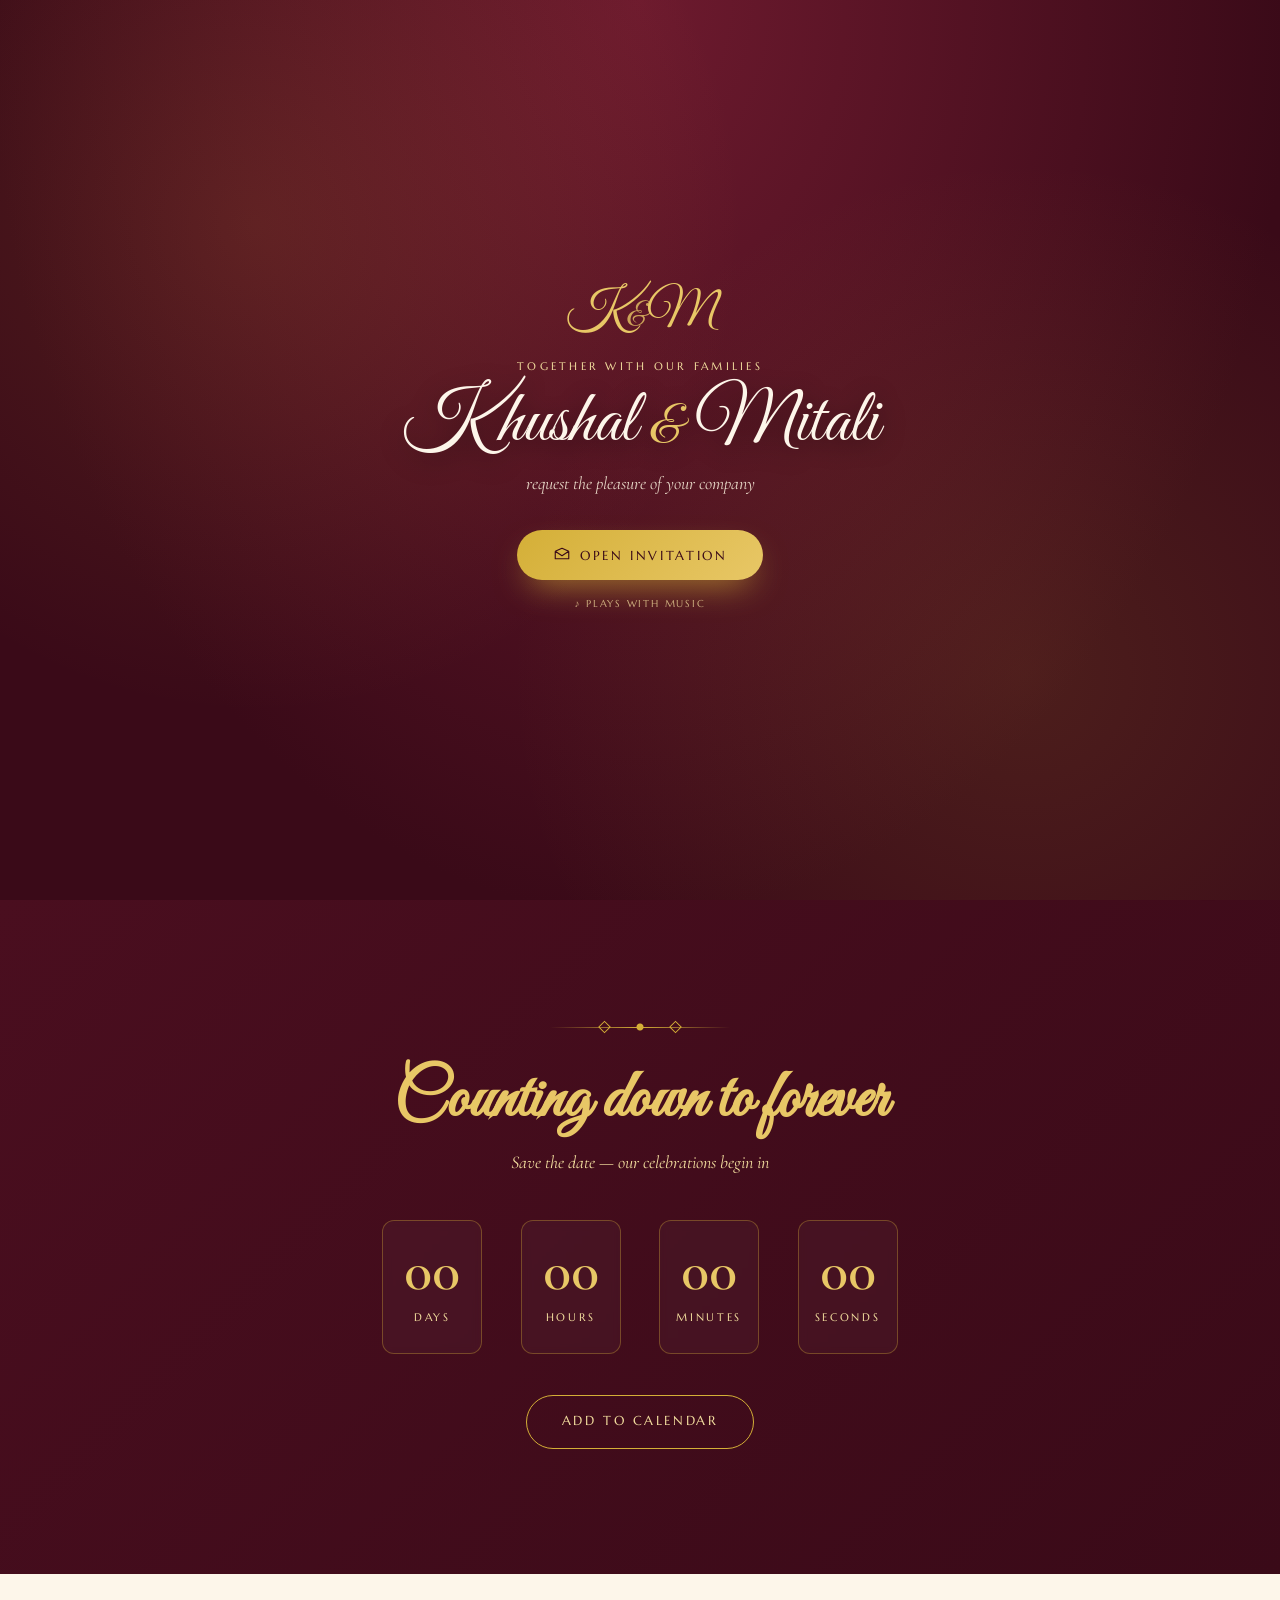
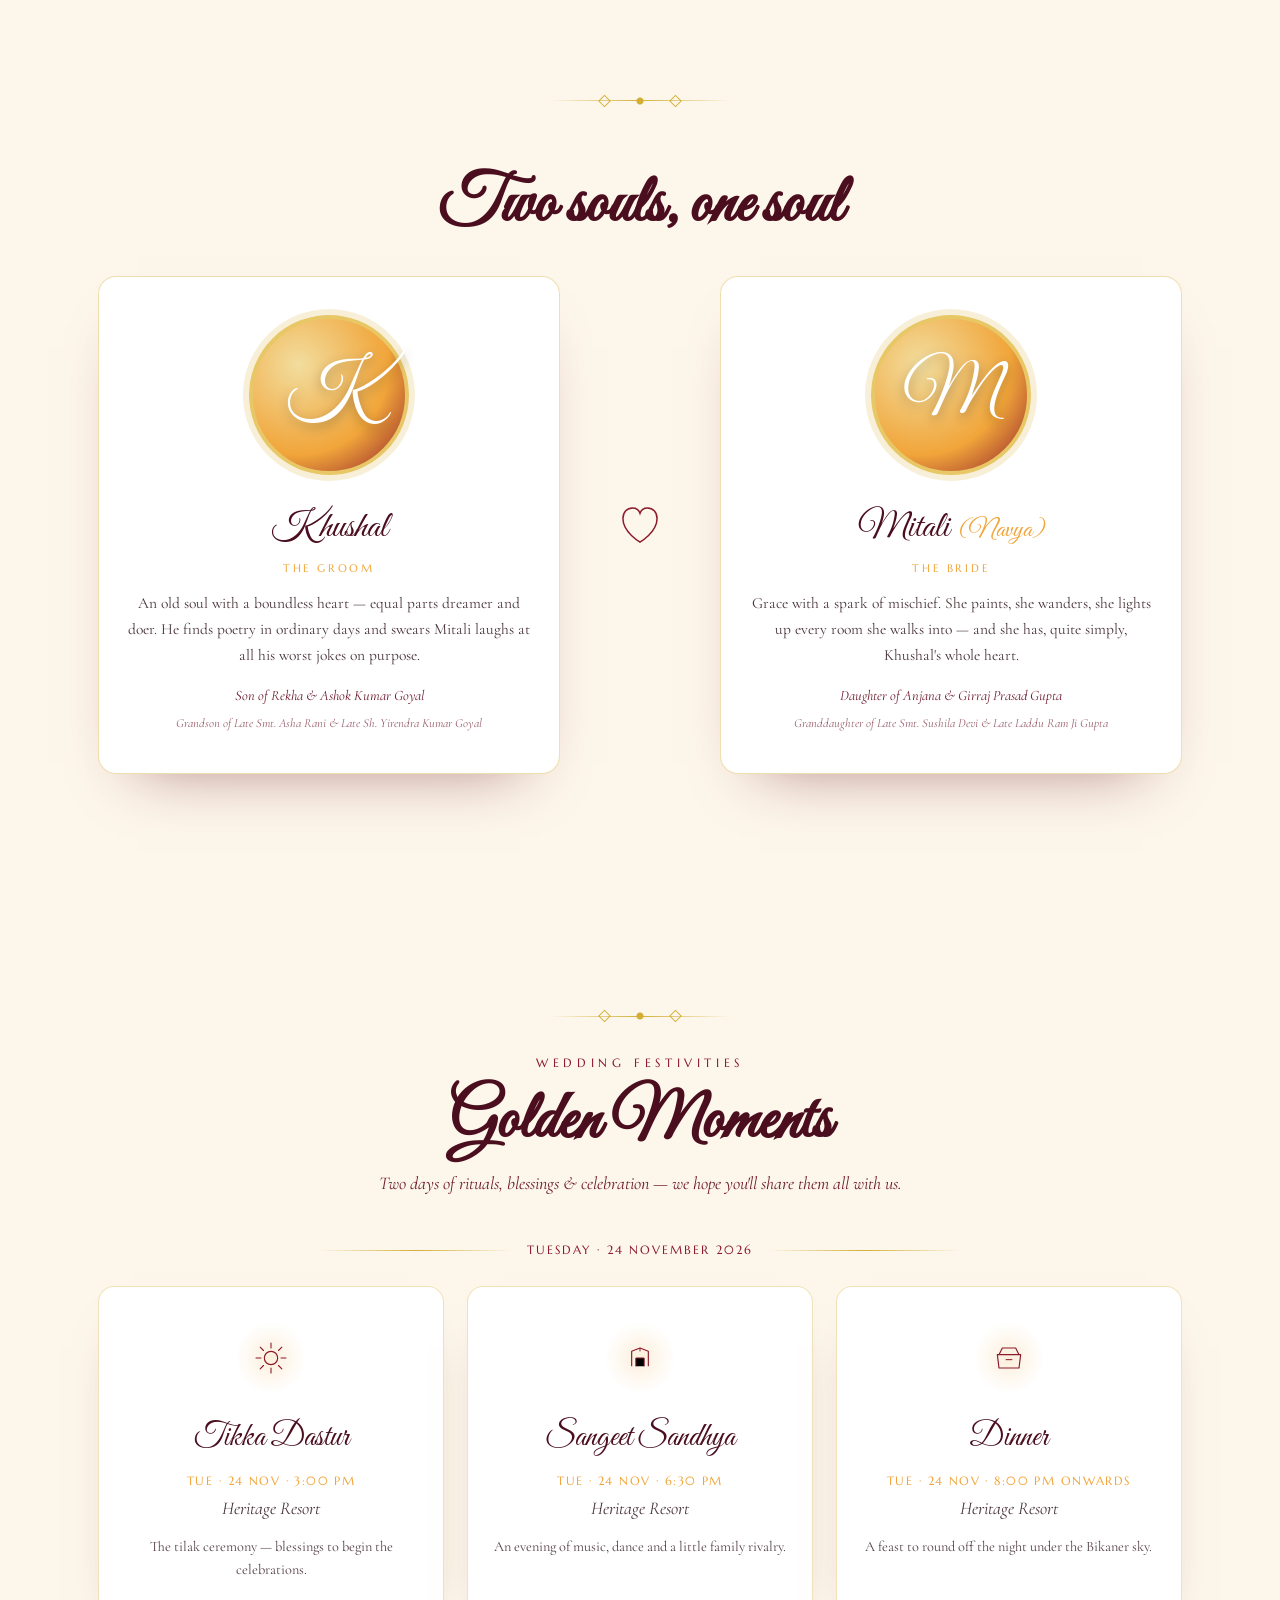
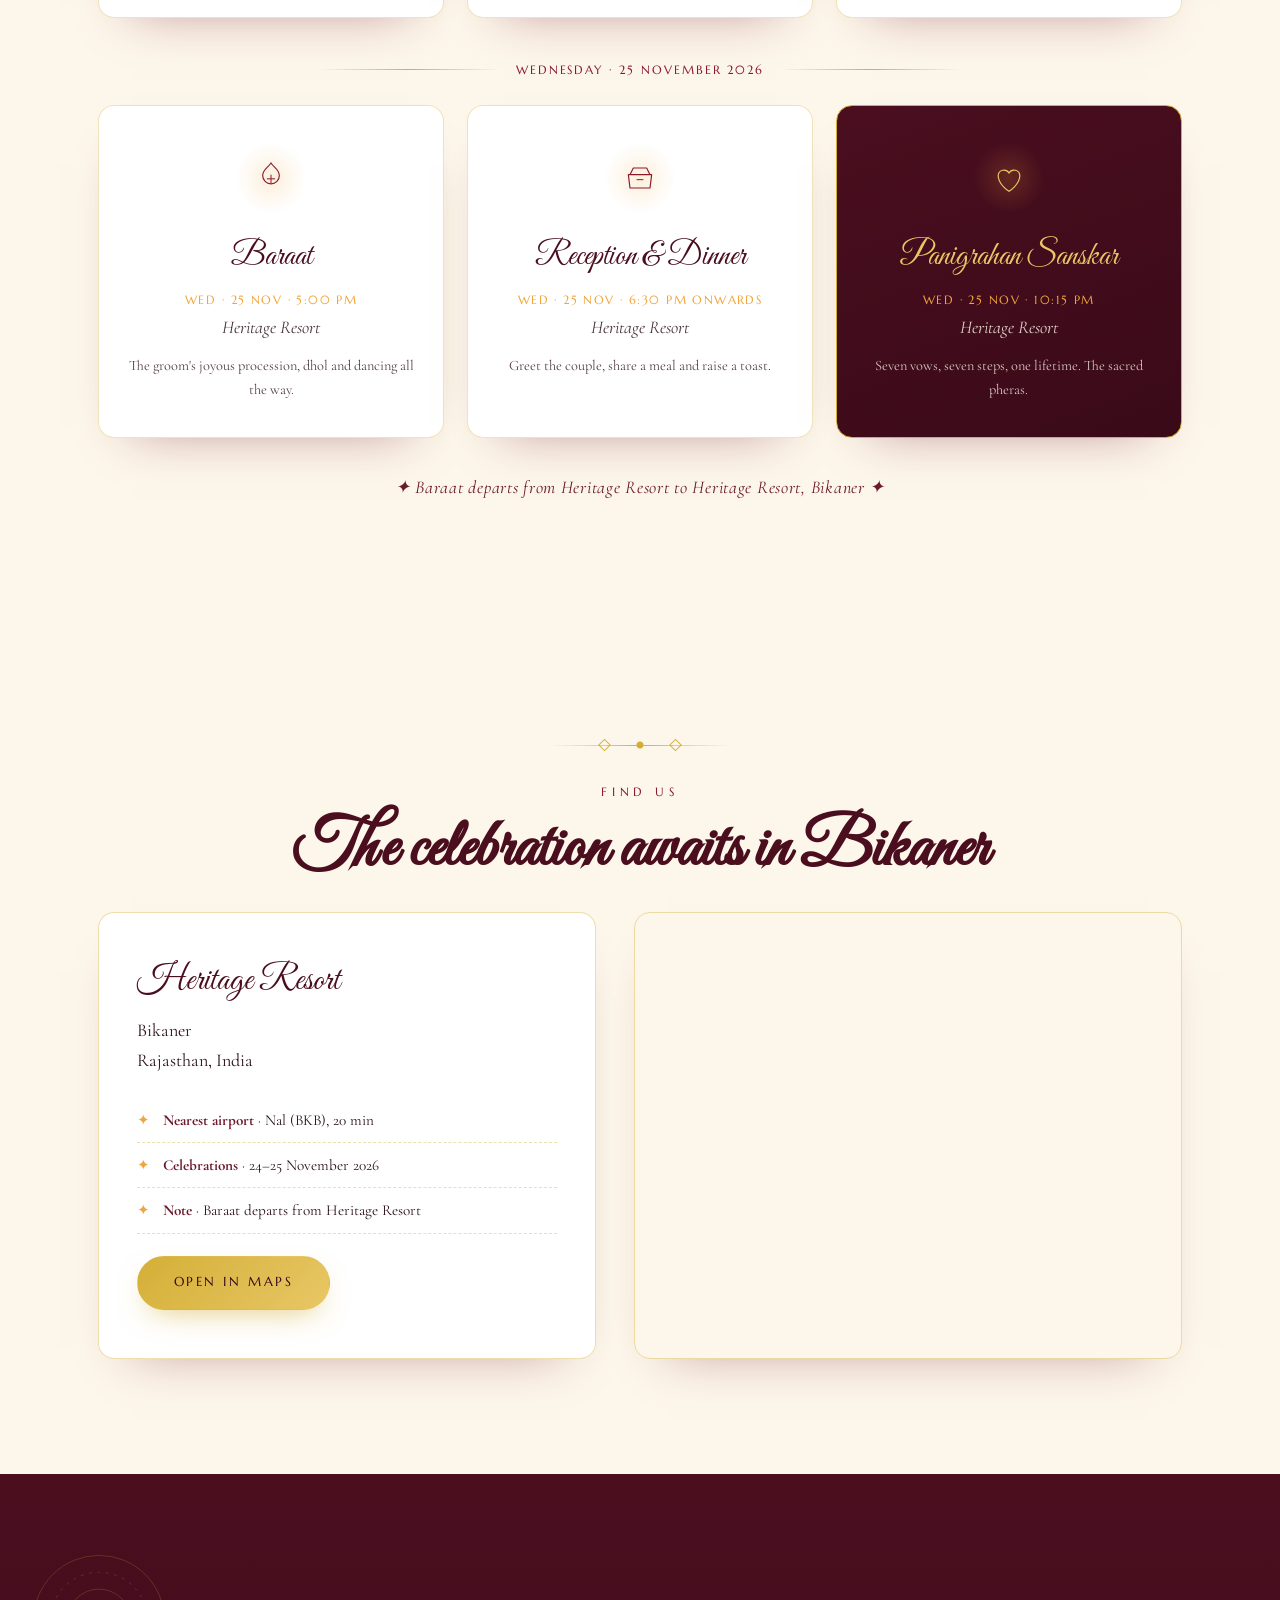
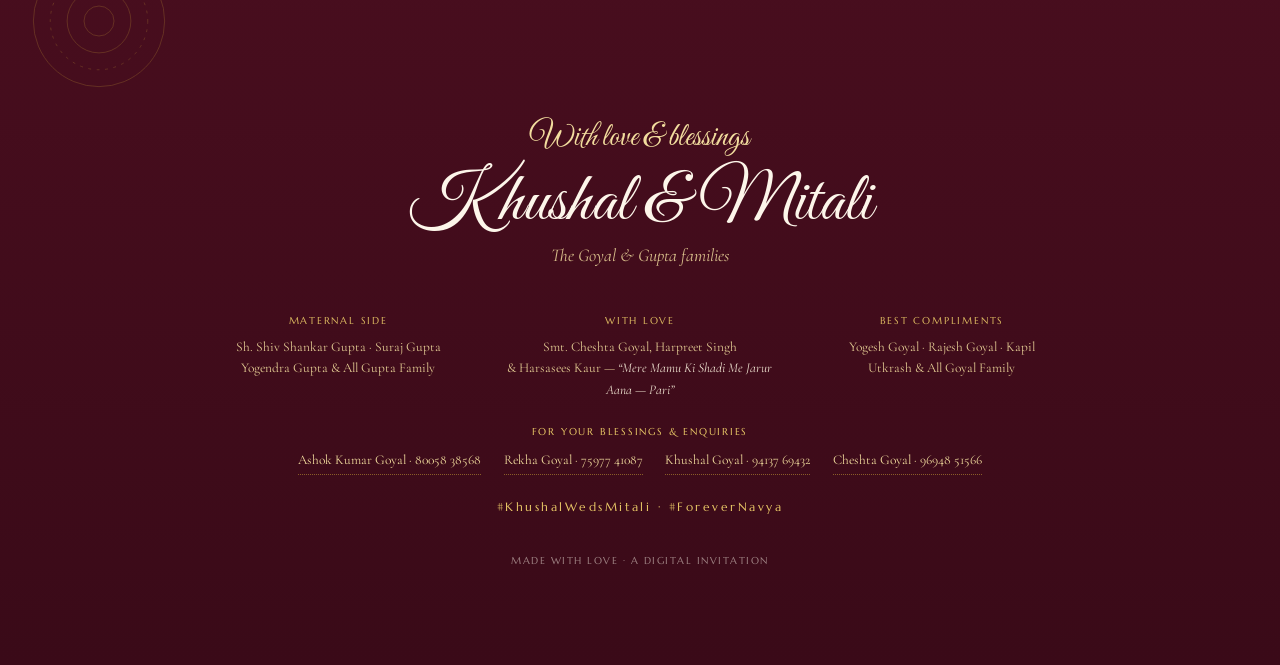
==== commit fed4cbc3: "Add RSVP toggle to gate RSVP sections behind a flag Introduce RSVP_ENABLED in script.js (default fal" ====
--- a/index.html
+++ b/index.html
@@ -66,7 +66,7 @@
       <a href="#couple">The Couple</a>
       <a href="#events">Celebrations</a>
       <a href="#venue">Venue</a>
-      <a href="#rsvp" class="nav__cta">RSVP</a>
+      <a href="#rsvp" class="nav__cta rsvp-gated">RSVP</a>
     </nav>
     <button class="nav__toggle" id="navToggle" aria-label="Open menu" aria-expanded="false">
       <span></span><span></span><span></span>
@@ -116,7 +116,7 @@
       <p class="hero__date reveal" data-delay="720">The Twenty-Fifth of November · Two Thousand Twenty-Six</p>
       <p class="hero__place reveal" data-delay="820">Bikaner · Rajasthan · India</p>
 
-      <a href="#rsvp" class="btn btn--gold reveal" data-delay="940">Reserve your seat</a>
+      <a href="#rsvp" class="btn btn--gold reveal rsvp-gated" data-delay="940">Reserve your seat</a>
     </div>
 
     <a href="#countdown" class="hero__scroll" aria-label="Scroll down">
@@ -282,7 +282,7 @@
   </section>
 
   <!-- ====== RSVP ====== -->
-  <section class="rsvp" id="rsvp">
+  <section class="rsvp rsvp-gated" id="rsvp">
     <div class="section-ornament" aria-hidden="true"></div>
     <p class="section-eyebrow reveal">Be There</p>
     <h2 class="section-title reveal">Will you celebrate with us?</h2>
--- a/css/style.css
+++ b/css/style.css
@@ -403,8 +403,8 @@
   display: flex;
   flex-direction: column;
   align-items: center;
-  gap: 0.1rem;
-  line-height: 0.95;
+  gap: 0.2rem;
+  line-height: 1.08;
 }
 .hero__name {
   font-family: var(--font-script);
@@ -417,7 +417,7 @@
   flex-direction: column;
   align-items: center;
   color: var(--gold-300);
-  margin: -0.4rem 0;
+  margin: 0.15rem 0 0.5rem;
 }
 .hero__amp em {
   font-family: var(--font-sans);
@@ -799,6 +799,11 @@
 /* ============================================================
    RSVP
    ============================================================ */
+/* RSVP-gated elements stay hidden until RSVPs are opened
+   (toggle RSVP_ENABLED in js/script.js). */
+body:not(.rsvp-on) .rsvp-gated {
+  display: none !important;
+}
 .rsvp {
   background: linear-gradient(135deg, var(--cream), var(--ivory));
   max-width: none !important;
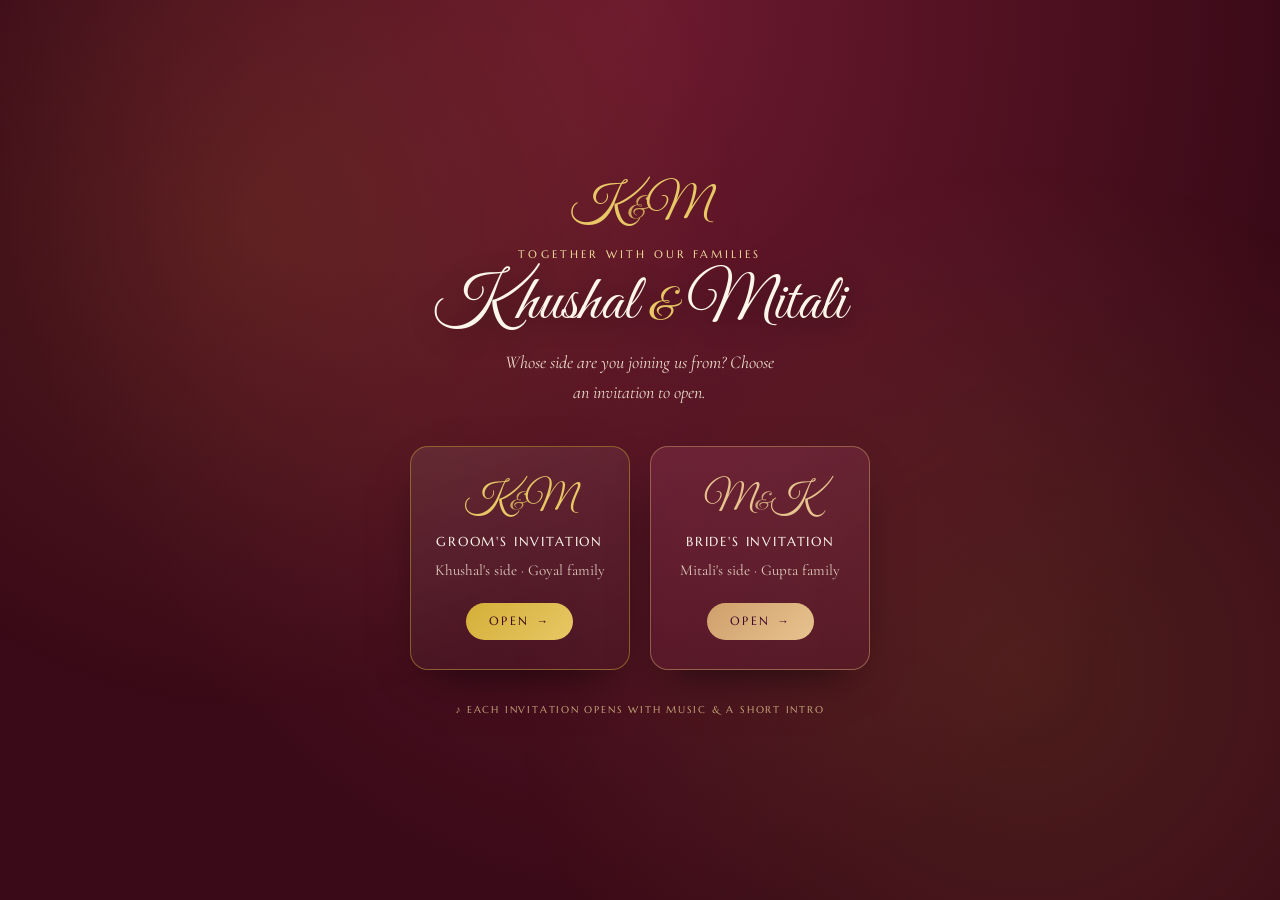
==== commit 00c49b14: "Route groom/bride invitations to clean paths with a root chooser Move side selection from the ?bride" ====
--- a/index.html
+++ b/index.html
@@ -4,12 +4,12 @@
   <meta charset="UTF-8" />
   <meta name="viewport" content="width=device-width, initial-scale=1.0" />
   <meta name="theme-color" content="#4a0e1f" />
-  <title>Khushal weds Mitali · A Wedding Invitation</title>
-  <meta name="description" content="Together with their families, Khushal & Mitali (Navya) joyfully invite you to celebrate their wedding. A cinematic digital invitation." />
+  <title>Khushal weds Mitali · Choose your invitation</title>
+  <meta name="description" content="Together with their families, Khushal & Mitali (Navya) joyfully invite you to celebrate their wedding. Open the groom's or the bride's invitation." />
 
   <!-- Social preview -->
   <meta property="og:title" content="Khushal weds Mitali — You're Invited" />
-  <meta property="og:description" content="A premium digital wedding invitation. Join us as we begin forever." />
+  <meta property="og:description" content="A premium digital wedding invitation. Open the groom's or the bride's side." />
   <meta property="og:type" content="website" />
 
   <!-- Fonts -->
@@ -19,348 +19,185 @@
 
   <link rel="stylesheet" href="css/style.css" />
   <link rel="icon" href="assets/favicon.svg" type="image/svg+xml" />
+
+  <!-- Legacy + query handling: old ?bride=1 / ?side= links jump straight to
+       the right sub-page, and any remaining query (e.g. ?rsvp=1) is carried
+       onto whichever invitation the visitor opens. -->
+  <script>
+    (function () {
+      try {
+        var p = new URLSearchParams(window.location.search);
+        var b = p.get("bride");
+        var side = (p.get("side") || "").toLowerCase();
+        var go =
+          (side === "bride" || (b !== null && !/^(0|false|no|off)$/i.test(b.trim()))) ? "bride" :
+          (side === "groom" || b !== null) ? "groom" : "";
+        p.delete("side"); p.delete("bride");
+        var rest = p.toString();
+        var suffix = rest ? ("?" + rest) : "";
+        if (go) {
+          window.location.replace((go === "bride" ? "MitaliWedsKhushal/" : "KhushalWedsMitali/") + suffix);
+          return;
+        }
+        if (suffix) {
+          document.addEventListener("DOMContentLoaded", function () {
+            var links = document.querySelectorAll("a.choice");
+            for (var i = 0; i < links.length; i++) {
+              links[i].setAttribute("href", links[i].getAttribute("href") + suffix);
+            }
+          });
+        }
+      } catch (e) { /* query unparsable — plain links still work */ }
+    })();
+  </script>
+
+  <style>
+    /* ---- Landing / side chooser (self-contained; rides style.css tokens) ---- */
+    .chooser-page {
+      min-height: 100vh;
+      display: grid;
+      place-content: center;
+      text-align: center;
+      padding: 2.2rem 1.25rem;
+      color: var(--ivory);
+      background: radial-gradient(ellipse at 50% 0%, var(--maroon-700), var(--maroon-900) 72%);
+    }
+    .chooser-page::before {
+      content: "";
+      position: fixed; inset: 0; z-index: 0; pointer-events: none;
+      background:
+        radial-gradient(circle at 20% 25%, rgba(241,165,58,0.12), transparent 40%),
+        radial-gradient(circle at 80% 75%, rgba(212,175,55,0.12), transparent 42%);
+    }
+    .chooser { position: relative; z-index: 1; max-width: 880px; margin: 0 auto; }
+    .chooser__mono {
+      display: inline-block;
+      font-family: var(--font-script);
+      font-size: 3rem; line-height: 1;
+      color: var(--gold-300);
+      margin-bottom: 1rem;
+    }
+    .chooser__mono span { font-size: 1.9rem; opacity: 0.8; }
+    .chooser__pre {
+      font-family: var(--font-sans);
+      letter-spacing: 0.3em; text-transform: uppercase;
+      font-size: 0.66rem; color: var(--gold-200); margin-bottom: 0.5rem;
+    }
+    .chooser__names {
+      font-family: var(--font-script); font-weight: 400;
+      font-size: clamp(2.4rem, 9vw, 4rem); line-height: 1.05;
+      color: var(--ivory); text-shadow: 0 6px 26px rgba(0,0,0,0.45);
+    }
+    .chooser__names em { font-style: normal; color: var(--gold-300); font-size: 0.68em; }
+    .chooser__sub {
+      font-style: italic; color: var(--cream); opacity: 0.9;
+      margin: 0.6rem auto 2.4rem; max-width: 36ch;
+    }
+
+    .chooser__cards {
+      display: grid; gap: 1.3rem;
+      grid-template-columns: repeat(2, minmax(0, 1fr));
+    }
+    .choice {
+      position: relative;
+      display: flex; flex-direction: column; align-items: center; gap: 0.35rem;
+      padding: 2.1rem 1.5rem 1.8rem;
+      border-radius: 18px;
+      border: 1px solid rgba(212,175,55,0.45);
+      background: linear-gradient(160deg, rgba(255,255,255,0.08), rgba(255,255,255,0.02));
+      box-shadow: 0 18px 46px -22px rgba(0,0,0,0.75);
+      transition: transform 0.35s var(--ease), box-shadow 0.35s var(--ease), border-color 0.35s;
+      overflow: hidden;
+    }
+    .choice::after {
+      content: ""; position: absolute; inset: 0;
+      background: radial-gradient(circle at 50% 0%, rgba(212,175,55,0.14), transparent 60%);
+      opacity: 0; transition: opacity 0.35s;
+    }
+    .choice:hover, .choice:focus-visible {
+      transform: translateY(-5px);
+      border-color: var(--gold-300);
+      box-shadow: 0 26px 60px -24px rgba(0,0,0,0.85);
+      outline: none;
+    }
+    .choice:hover::after, .choice:focus-visible::after { opacity: 1; }
+    .choice__mono {
+      font-family: var(--font-script); font-size: 2.4rem; line-height: 1;
+      color: var(--gold-300);
+    }
+    .choice__mono span { font-size: 1.5rem; opacity: 0.8; }
+    .choice__title {
+      font-family: var(--font-sans);
+      letter-spacing: 0.14em; text-transform: uppercase;
+      font-size: 0.82rem; color: var(--ivory); margin-top: 0.4rem;
+    }
+    .choice__name {
+      font-family: var(--font-serif); font-size: 0.95rem;
+      color: var(--cream); opacity: 0.82;
+    }
+    .choice__cta {
+      margin-top: 0.9rem;
+      font-family: var(--font-sans); font-size: 0.72rem;
+      letter-spacing: 0.22em; text-transform: uppercase;
+      color: var(--maroon-900);
+      background: linear-gradient(135deg, var(--gold-400), var(--gold-300));
+      padding: 0.55rem 1.4rem; border-radius: 30px;
+    }
+
+    /* Bride card: coordinated "rani pink" so the two clearly share a wedding */
+    .choice--bride {
+      border-color: rgba(207,159,107,0.5);
+      background: linear-gradient(160deg, rgba(224,106,156,0.16), rgba(130,32,86,0.14));
+    }
+    .choice--bride .choice__mono { color: #e7c38f; }
+    .choice--bride:hover, .choice--bride:focus-visible { border-color: #e7c38f; }
+    .choice--bride:hover::after, .choice--bride:focus-visible::after { opacity: 1; }
+    .choice--bride .choice__cta {
+      color: #3d0a2b;
+      background: linear-gradient(135deg, #cf9f6b, #e7c38f);
+    }
+
+    .chooser__note {
+      margin-top: 2rem;
+      font-family: var(--font-sans); font-size: 0.62rem;
+      letter-spacing: 0.18em; text-transform: uppercase;
+      color: var(--gold-200); opacity: 0.72;
+    }
+
+    @media (max-width: 640px) {
+      .chooser__cards { grid-template-columns: 1fr; }
+    }
+    @media (prefers-reduced-motion: reduce) {
+      .choice { transition: none; }
+    }
+  </style>
 </head>
-<body class="is-loading">
-
-  <!-- ====== PRELOADER ====== -->
-  <div class="preloader" id="preloader" aria-hidden="true">
-    <div class="preloader__mandala">
-      <svg viewBox="0 0 120 120" width="120" height="120" aria-hidden="true">
-        <g fill="none" stroke="currentColor" stroke-width="1.1">
-          <circle cx="60" cy="60" r="54" />
-          <circle cx="60" cy="60" r="40" stroke-dasharray="4 5" />
-          <circle cx="60" cy="60" r="26" />
-          <g class="preloader__petals">
-            <!-- petals injected via CSS transforms -->
-          </g>
-        </g>
-      </svg>
+<body class="chooser-page">
+
+  <main class="chooser">
+    <span class="chooser__mono">K<span>&amp;</span>M</span>
+    <p class="chooser__pre">Together with our families</p>
+    <h1 class="chooser__names">Khushal <em>&amp;</em> Mitali</h1>
+    <p class="chooser__sub">Whose side are you joining us from? Choose an invitation to open.</p>
+
+    <div class="chooser__cards">
+      <a class="choice choice--groom" href="KhushalWedsMitali/" aria-label="Open the groom's invitation — Khushal's side">
+        <span class="choice__mono">K<span>&amp;</span>M</span>
+        <span class="choice__title">Groom's Invitation</span>
+        <span class="choice__name">Khushal's side · Goyal family</span>
+        <span class="choice__cta">Open →</span>
+      </a>
+
+      <a class="choice choice--bride" href="MitaliWedsKhushal/" aria-label="Open the bride's invitation — Mitali's side">
+        <span class="choice__mono">M<span>&amp;</span>K</span>
+        <span class="choice__title">Bride's Invitation</span>
+        <span class="choice__name">Mitali's side · Gupta family</span>
+        <span class="choice__cta">Open →</span>
+      </a>
     </div>
-    <p class="preloader__text">Unfolding our love story<span class="dots"><i>.</i><i>.</i><i>.</i></span></p>
-  </div>
-
-  <!-- ====== INTRO / OPEN INVITATION ====== -->
-  <div class="intro" id="intro">
-    <div class="intro__card">
-      <span class="intro__mono">K<span>&amp;</span>M</span>
-      <p class="intro__pre">Together with our families</p>
-      <h1 class="intro__names">Khushal <em>&amp;</em> Mitali</h1>
-      <p class="intro__sub">request the pleasure of your company</p>
-      <button class="intro__btn" id="enterBtn" type="button">
-        <svg viewBox="0 0 24 24" width="18" height="18" aria-hidden="true"><path d="M3 7l9 6 9-6M3 7v10h18V7M3 7l9-4 9 4" fill="none" stroke="currentColor" stroke-width="1.5" stroke-linejoin="round"/></svg>
-        <span>Open Invitation</span>
-      </button>
-      <p class="intro__hint">♪ plays with music</p>
-    </div>
-  </div>
-
-  <!-- ====== FALLING PETALS CANVAS ====== -->
-  <canvas id="petals" class="petals-canvas" aria-hidden="true"></canvas>
-
-  <!-- ====== NAV ====== -->
-  <header class="nav" id="nav">
-    <a href="#home" class="nav__brand" aria-label="Home">
-      <span class="nav__monogram">K<span>&amp;</span>M</span>
-    </a>
-    <nav class="nav__links" aria-label="Primary">
-      <a href="#couple">The Couple</a>
-      <a href="#events">Celebrations</a>
-      <a href="#venue">Venue</a>
-      <a href="#rsvp" class="nav__cta rsvp-gated">RSVP</a>
-    </nav>
-    <button class="nav__toggle" id="navToggle" aria-label="Open menu" aria-expanded="false">
-      <span></span><span></span><span></span>
-    </button>
-  </header>
-
-  <!-- Music toggle — kept outside <header> so no ancestor (backdrop-filter /
-       transform) can capture its position:fixed; stays pinned bottom-right. -->
-  <button class="music-toggle" id="musicToggle" aria-label="Play music" title="Play / pause music">
-    <svg class="music-toggle__icon" viewBox="0 0 24 24" width="18" height="18" aria-hidden="true">
-      <path d="M9 18V5l12-2v13" fill="none" stroke="currentColor" stroke-width="1.6" stroke-linecap="round" stroke-linejoin="round"/>
-      <circle cx="6" cy="18" r="3" fill="none" stroke="currentColor" stroke-width="1.6"/>
-      <circle cx="18" cy="16" r="3" fill="none" stroke="currentColor" stroke-width="1.6"/>
-    </svg>
-    <span class="music-toggle__wave"><i></i><i></i><i></i><i></i></span>
-  </button>
-
-  <!-- ====== HERO ====== -->
-  <section class="hero" id="home">
-    <div class="hero__curtain hero__curtain--left"></div>
-    <div class="hero__curtain hero__curtain--right"></div>
-
-    <div class="hero__bg" data-parallax="0.25"></div>
-    <div class="hero__vignette"></div>
-
-    <div class="hero__inner">
-      <p class="hero__pretext reveal">Together with our families, we invite you to celebrate</p>
-
-      <h1 class="hero__names">
-        <span class="hero__name reveal" data-delay="100">Khushal</span>
-        <span class="hero__amp reveal" data-delay="250">
-          <svg viewBox="0 0 40 40" width="46" height="46" aria-hidden="true">
-            <path d="M8 32c0-8 10-10 10-18 0-4-2-6-4-6s-4 2-4 5c0 6 16 14 16 14" fill="none" stroke="currentColor" stroke-width="1.4" stroke-linecap="round"/>
-          </svg>
-          <em>weds</em>
-        </span>
-        <span class="hero__name reveal" data-delay="400">Mitali</span>
-      </h1>
-      <p class="hero__alias reveal" data-delay="520">— lovingly, Navya —</p>
-
-      <div class="hero__divider reveal" data-delay="620">
-        <span class="hero__divider-line"></span>
-        <svg viewBox="0 0 24 24" width="22" height="22" aria-hidden="true"><path d="M12 2C9 7 4 8 4 13a8 8 0 0 0 16 0c0-5-5-6-8-11z" fill="none" stroke="currentColor" stroke-width="1.3"/></svg>
-        <span class="hero__divider-line"></span>
-      </div>
-
-      <p class="hero__date reveal" data-delay="720">The Twenty-Fifth of November · Two Thousand Twenty-Six</p>
-      <p class="hero__place reveal" data-delay="820">Bikaner · Rajasthan · India</p>
-
-      <a href="#rsvp" class="btn btn--gold reveal rsvp-gated" data-delay="940">Reserve your seat</a>
-    </div>
-
-    <a href="#countdown" class="hero__scroll" aria-label="Scroll down">
-      <span>scroll</span>
-      <span class="hero__scroll-line"></span>
-    </a>
-  </section>
-
-  <!-- ====== COUNTDOWN ====== -->
-  <section class="countdown" id="countdown">
-    <div class="section-ornament" aria-hidden="true"></div>
-    <h2 class="section-title reveal">Counting down to forever</h2>
-    <p class="section-sub reveal">Save the date — our celebrations begin in</p>
-    <div class="countdown__grid" id="countdownGrid" role="timer" aria-live="polite">
-      <div class="countdown__cell reveal"><span class="countdown__num" data-unit="days">00</span><span class="countdown__label">Days</span></div>
-      <div class="countdown__cell reveal" data-delay="120"><span class="countdown__num" data-unit="hours">00</span><span class="countdown__label">Hours</span></div>
-      <div class="countdown__cell reveal" data-delay="240"><span class="countdown__num" data-unit="minutes">00</span><span class="countdown__label">Minutes</span></div>
-      <div class="countdown__cell reveal" data-delay="360"><span class="countdown__num" data-unit="seconds">00</span><span class="countdown__label">Seconds</span></div>
-    </div>
-    <a href="assets/khushal-mitali.ics" download class="btn btn--ghost reveal" data-delay="480">Add to calendar</a>
-  </section>
-
-
-  <!-- ====== THE COUPLE ====== -->
-  <section class="couple" id="couple">
-    <div class="section-ornament" aria-hidden="true"></div>
-    <p class="section-eyebrow reveal">The Couple</p>
-    <h2 class="section-title reveal">Two souls, one soul</h2>
-
-    <div class="couple__grid">
-      <article class="couple__card reveal">
-        <div class="couple__photo" data-initial="K" aria-label="Portrait of Khushal"></div>
-        <h3 class="couple__name">Khushal</h3>
-        <p class="couple__role">The Groom</p>
-        <p class="couple__bio">An old soul with a boundless heart — equal parts dreamer and doer. He finds poetry in ordinary days and swears Mitali laughs at all his worst jokes on purpose.</p>
-        <p class="couple__parents">Son of Rekha &amp; Ashok Kumar Goyal<br /><span class="couple__grand">Grandson of Late Smt. Asha Rani &amp; Late Sh. Yirendra Kumar Goyal</span></p>
-      </article>
-
-      <div class="couple__join reveal" data-delay="150" aria-hidden="true">
-        <svg viewBox="0 0 60 60" width="64" height="64"><path d="M30 46s-16-9-16-22c0-6 4-10 9-10 4 0 6 2 7 5 1-3 3-5 7-5 5 0 9 4 9 10 0 13-16 22-16 22z" fill="none" stroke="currentColor" stroke-width="1.4"/></svg>
-      </div>
-
-      <article class="couple__card reveal" data-delay="300">
-        <div class="couple__photo" data-initial="M" aria-label="Portrait of Mitali"></div>
-        <h3 class="couple__name">Mitali <span class="couple__alias">(Navya)</span></h3>
-        <p class="couple__role">The Bride</p>
-        <p class="couple__bio">Grace with a spark of mischief. She paints, she wanders, she lights up every room she walks into — and she has, quite simply, Khushal's whole heart.</p>
-        <p class="couple__parents">Daughter of Anjana &amp; Girraj Prasad Gupta<br /><span class="couple__grand">Granddaughter of Late Smt. Sushila Devi &amp; Late Laddu Ram Ji Gupta</span></p>
-      </article>
-    </div>
-  </section>
-
-  <!-- ====== EVENTS / CELEBRATIONS ====== -->
-  <section class="events" id="events">
-    <div class="section-ornament" aria-hidden="true"></div>
-    <p class="section-eyebrow reveal">Wedding Festivities</p>
-    <h2 class="section-title reveal">Golden Moments</h2>
-    <p class="section-sub reveal">Two days of rituals, blessings &amp; celebration — we hope you'll share them all with us.</p>
-
-    <div class="events__day reveal">
-      <span class="events__day-line"></span>
-      <span class="events__day-label">Tuesday · 24 November 2026</span>
-      <span class="events__day-line"></span>
-    </div>
-
-    <div class="events__grid">
-      <article class="event-card reveal">
-        <div class="event-card__icon">
-          <svg viewBox="0 0 48 48" width="40" height="40" aria-hidden="true"><circle cx="24" cy="24" r="8" fill="none" stroke="currentColor" stroke-width="1.4"/><g stroke="currentColor" stroke-width="1.3" stroke-linecap="round"><path d="M24 6v6M24 36v6M6 24h6M36 24h6M11 11l4 4M33 33l4 4M37 11l-4 4M15 33l-4 4"/></g></svg>
-        </div>
-        <h3>Tikka Dastur</h3>
-        <p class="event-card__when">Tue · 24 Nov · 3:00 PM</p>
-        <p class="event-card__where">Heritage Resort</p>
-        <p class="event-card__note">The tilak ceremony — blessings to begin the celebrations.</p>
-      </article>
-
-      <article class="event-card reveal" data-delay="120">
-        <div class="event-card__icon">
-          <svg viewBox="0 0 48 48" width="40" height="40" aria-hidden="true"><path d="M14 34V16l10-4 10 4v18" fill="none" stroke="currentColor" stroke-width="1.4" stroke-linejoin="round"/><path d="M19 34V24h10v10M24 12v4" stroke="currentColor" stroke-width="1.2"/></svg>
-        </div>
-        <h3>Sangeet Sandhya</h3>
-        <p class="event-card__when">Tue · 24 Nov · 6:30 PM</p>
-        <p class="event-card__where">Heritage Resort</p>
-        <p class="event-card__note">An evening of music, dance and a little family rivalry.</p>
-      </article>
-
-      <article class="event-card reveal" data-delay="240">
-        <div class="event-card__icon">
-          <svg viewBox="0 0 48 48" width="40" height="40" aria-hidden="true"><path d="M12 20l4-8h16l4 8M10 20h28l-2 16H12z" fill="none" stroke="currentColor" stroke-width="1.4" stroke-linejoin="round"/><path d="M20 26h8" stroke="currentColor" stroke-width="1.2"/></svg>
-        </div>
-        <h3>Dinner</h3>
-        <p class="event-card__when">Tue · 24 Nov · 8:00 PM onwards</p>
-        <p class="event-card__where">Heritage Resort</p>
-        <p class="event-card__note">A feast to round off the night under the Bikaner sky.</p>
-      </article>
-    </div>
-
-    <div class="events__day reveal">
-      <span class="events__day-line"></span>
-      <span class="events__day-label">Wednesday · 25 November 2026</span>
-      <span class="events__day-line"></span>
-    </div>
-
-    <div class="events__grid">
-      <article class="event-card reveal">
-        <div class="event-card__icon">
-          <svg viewBox="0 0 48 48" width="40" height="40" aria-hidden="true"><path d="M24 6c-4 6-10 8-10 15a10 10 0 0 0 20 0c0-7-6-9-10-15z" fill="none" stroke="currentColor" stroke-width="1.4"/><path d="M24 20v10M19 25h10" stroke="currentColor" stroke-width="1.2"/></svg>
-        </div>
-        <h3>Baraat</h3>
-        <p class="event-card__when">Wed · 25 Nov · 5:00 PM</p>
-        <p class="event-card__where">Heritage Resort</p>
-        <p class="event-card__note">The groom's joyous procession, dhol and dancing all the way.</p>
-      </article>
-
-      <article class="event-card reveal" data-delay="120">
-        <div class="event-card__icon">
-          <svg viewBox="0 0 48 48" width="40" height="40" aria-hidden="true"><path d="M12 20l4-8h16l4 8M10 20h28l-2 16H12z" fill="none" stroke="currentColor" stroke-width="1.4" stroke-linejoin="round"/><path d="M20 26h8" stroke="currentColor" stroke-width="1.2"/></svg>
-        </div>
-        <h3>Reception &amp; Dinner</h3>
-        <p class="event-card__when">Wed · 25 Nov · 6:30 PM onwards</p>
-        <p class="event-card__where">Heritage Resort</p>
-        <p class="event-card__note">Greet the couple, share a meal and raise a toast.</p>
-      </article>
-
-      <article class="event-card event-card--feature reveal" data-delay="240">
-        <div class="event-card__icon">
-          <svg viewBox="0 0 48 48" width="40" height="40" aria-hidden="true"><path d="M24 40s-13-8-13-19a7 7 0 0 1 13-3 7 7 0 0 1 13 3c0 11-13 19-13 19z" fill="none" stroke="currentColor" stroke-width="1.4"/></svg>
-        </div>
-        <h3>Panigrahan Sanskar</h3>
-        <p class="event-card__when">Wed · 25 Nov · 10:15 PM</p>
-        <p class="event-card__where">Heritage Resort</p>
-        <p class="event-card__note">Seven vows, seven steps, one lifetime. The sacred pheras.</p>
-      </article>
-    </div>
-
-    <p class="events__note reveal">✦ Baraat departs from Heritage Resort to Heritage Resort, Bikaner ✦</p>
-  </section>
-
-  <!-- ====== VENUE ====== -->
-  <section class="venue" id="venue">
-    <div class="section-ornament" aria-hidden="true"></div>
-    <p class="section-eyebrow reveal">Find Us</p>
-    <h2 class="section-title reveal">The celebration awaits in Bikaner</h2>
-
-    <div class="venue__grid">
-      <div class="venue__info reveal">
-        <h3>Heritage Resort</h3>
-        <p>Bikaner<br />Rajasthan, India</p>
-        <ul class="venue__list">
-          <li><strong>Nearest airport</strong> · Nal (BKB), 20 min</li>
-          <li><strong>Celebrations</strong> · 24–25 November 2026</li>
-          <li><strong>Note</strong> · Baraat departs from Heritage Resort</li>
-        </ul>
-        <a class="btn btn--gold" href="https://maps.app.goo.gl/hKt8tGbggPVue2Un8" target="_blank" rel="noopener">Open in Maps</a>
-      </div>
-      <div class="venue__map reveal" data-delay="150">
-        <iframe
-          title="Venue location map"
-          src="https://www.openstreetmap.org/export/embed.html?bbox=73.4046%2C28.0293%2C73.4166%2C28.0363&layer=mapnik&marker=28.032812%2C73.410598"
-          loading="lazy" referrerpolicy="no-referrer-when-downgrade"></iframe>
-      </div>
-    </div>
-  </section>
-
-  <!-- ====== RSVP ====== -->
-  <section class="rsvp rsvp-gated" id="rsvp">
-    <div class="section-ornament" aria-hidden="true"></div>
-    <p class="section-eyebrow reveal">Be There</p>
-    <h2 class="section-title reveal">Will you celebrate with us?</h2>
-    <p class="section-sub reveal">Kindly send your response by the 15th of November, 2026.</p>
-
-    <form class="rsvp__form reveal" id="rsvpForm" novalidate>
-      <div class="field">
-        <input type="text" id="guestName" name="guestName" required placeholder=" " />
-        <label for="guestName">Your full name</label>
-      </div>
-      <div class="field">
-        <input type="tel" id="guestPhone" name="guestPhone" placeholder=" " />
-        <label for="guestPhone">Phone number</label>
-      </div>
-      <div class="field">
-        <select id="attending" name="attending" required>
-          <option value="" disabled selected></option>
-          <option value="Joyfully accepts">Joyfully accepts</option>
-          <option value="Regretfully declines">Regretfully declines</option>
-        </select>
-        <label for="attending">Will you attend?</label>
-      </div>
-      <div class="field">
-        <input type="number" id="guests" name="guests" min="1" max="20" value="1" placeholder=" " />
-        <label for="guests">Number of guests</label>
-      </div>
-      <div class="field field--full">
-        <textarea id="message" name="message" rows="3" placeholder=" "></textarea>
-        <label for="message">A note for the couple (optional)</label>
-      </div>
-      <button type="submit" class="btn btn--gold rsvp__submit">Send my RSVP</button>
-      <p class="rsvp__status" id="rsvpStatus" role="status" aria-live="polite"></p>
-    </form>
-  </section>
-
-  <!-- ====== FOOTER ====== -->
-  <footer class="footer">
-    <div class="footer__mandala" aria-hidden="true">
-      <svg viewBox="0 0 160 160" width="150" height="150"><g fill="none" stroke="currentColor" stroke-width="0.9"><circle cx="80" cy="80" r="70"/><circle cx="80" cy="80" r="52" stroke-dasharray="3 6"/><circle cx="80" cy="80" r="34"/><circle cx="80" cy="80" r="16"/></g></svg>
-    </div>
-    <p class="footer__script">With love &amp; blessings</p>
-    <p class="footer__names">Khushal &amp; Mitali</p>
-    <p class="footer__families">The Goyal &amp; Gupta families</p>
-
-    <div class="footer__blessings">
-      <div class="footer__bless-col">
-        <span class="footer__bless-head">Maternal Side</span>
-        Sh. Shiv Shankar Gupta · Suraj Gupta<br />Yogendra Gupta &amp; All Gupta Family
-      </div>
-      <div class="footer__bless-col">
-        <span class="footer__bless-head">With Love</span>
-        Smt. Cheshta Goyal, Harpreet Singh<br />&amp; Harsasees Kaur — <em>“Mere Mamu Ki Shadi Me Jarur Aana — Pari”</em>
-      </div>
-      <div class="footer__bless-col">
-        <span class="footer__bless-head">Best Compliments</span>
-        Yogesh Goyal · Rajesh Goyal · Kapil<br />Utkrash &amp; All Goyal Family
-      </div>
-    </div>
-
-    <div class="footer__contact">
-      <span class="footer__bless-head">For your blessings &amp; enquiries</span>
-      <p class="footer__phones">
-        <a href="tel:+918005838568">Ashok Kumar Goyal · 80058 38568</a>
-        <a href="tel:+917597741087">Rekha Goyal · 75977 41087</a>
-        <a href="tel:+919413769432">Khushal Goyal · 94137 69432</a>
-        <a href="tel:+919694851566">Cheshta Goyal · 96948 51566</a>
-      </p>
-    </div>
-
-    <p class="footer__hash">#KhushalWedsMitali · #ForeverNavya</p>
-    <p class="footer__credit">Made with love · A digital invitation</p>
-  </footer>
-
-  <!-- Background music (optional, muted by default). Replace src with your own track. -->
-  <audio id="bgMusic" loop preload="none">
-    <source src="assets/music.mp3" type="audio/mpeg" />
-  </audio>
-
-  <script src="js/script.js" defer></script>
+
+    <p class="chooser__note">♪ Each invitation opens with music &amp; a short intro</p>
+  </main>
+
 </body>
 </html>
--- a/css/style.css
+++ b/css/style.css
@@ -1049,6 +1049,63 @@
 }
 
 /* ============================================================
+   BRIDE SIDE THEME  —  activated by  ?bride=1  (or ?side=bride)
+   ------------------------------------------------------------
+   The groom side keeps its maroon · gold · marigold palette.
+   The bride side re-dresses the whole invitation in "Rani Pink":
+   deep plum + rose-gold + blush ivory — a coordinated complement
+   so both links clearly belong to the same wedding.
+   Almost everything rides the CSS variables, so overriding them
+   on body.bride recolours the page; the few rules below patch
+   the surfaces that use literal colours.
+   ============================================================ */
+body.bride {
+  --maroon-900: #3d0a2b;   /* deep plum        */
+  --maroon-800: #5a0f3f;   /* rich rani base   */
+  --maroon-700: #822056;   /* plum-rose        */
+  --red-600:    #a83279;   /* rani pink accent */
+  --gold-400:   #cf9f6b;   /* rose gold        */
+  --gold-300:   #e7c38f;
+  --gold-200:   #f4e0c2;
+  --marigold:   #e06a9c;   /* rose-pink pop    */
+  --ivory:      #fff5f8;   /* blush ivory      */
+  --cream:      #fde8ef;
+  --ink:        #3a1024;
+}
+
+/* literal-colour surfaces that don't ride the variables */
+body.bride::before {
+  background:
+    radial-gradient(circle at 15% 20%, rgba(224,106,156,0.09), transparent 40%),
+    radial-gradient(circle at 85% 75%, rgba(130,32,86,0.08), transparent 45%);
+}
+body.bride .nav.is-scrolled { background: rgba(61, 10, 43, 0.92); }
+body.bride .music-toggle    { background: rgba(61, 10, 43, 0.9); }
+body.bride .hero__bg {
+  background:
+    linear-gradient(to bottom, rgba(61,10,43,0.55), rgba(61,10,43,0.78)),
+    radial-gradient(ellipse at 50% 0%, var(--maroon-700), var(--maroon-900) 70%);
+}
+
+/* the bride side lists the bride first */
+body.bride .couple__card[data-role="bride"] { order: 1; }
+body.bride .couple__join                    { order: 2; }
+body.bride .couple__card[data-role="groom"] { order: 3; }
+
+/* placeholder contact — fill the number in js/script.js → BRIDE.contacts */
+.footer__phone-tbd {
+  color: var(--gold-200);
+  font-size: 0.84rem;
+  opacity: 0.72;
+  border-bottom: 1px dotted rgba(212, 175, 55, 0.3);
+  padding-bottom: 2px;
+}
+
+@media (max-width: 720px) {
+  body.bride .nav__links { background: rgba(61, 10, 43, 0.98); }
+}
+
+/* ============================================================
    ACCESSIBILITY — reduced motion
    ============================================================ */
 @media (prefers-reduced-motion: reduce) {
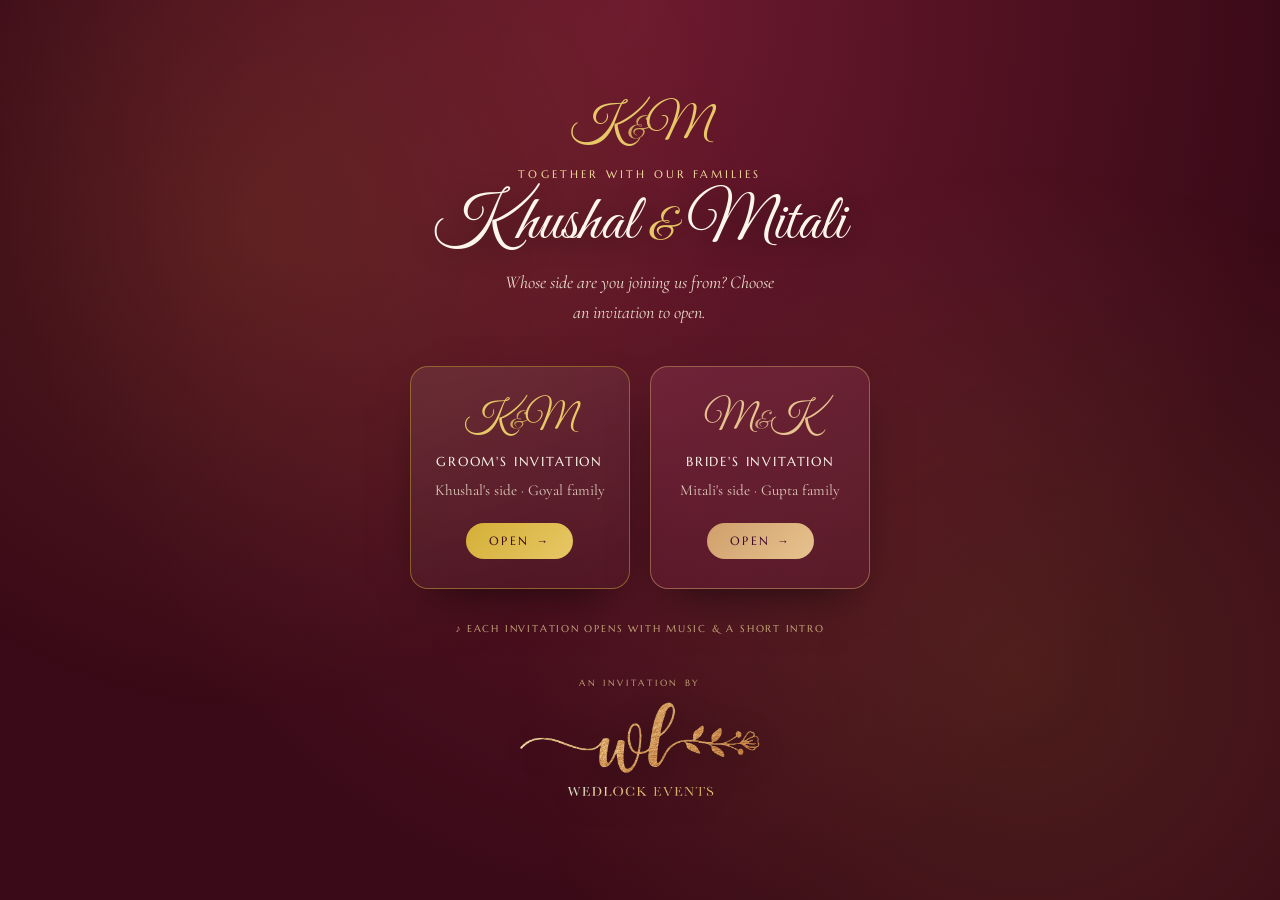
==== commit bfd41aca: "Add Wedlock Events logo to the pages Add a transparent (black-removed) gold logo as a presenter bran" ====
--- a/index.html
+++ b/index.html
@@ -164,6 +164,17 @@
       color: var(--gold-200); opacity: 0.72;
     }
 
+    .chooser__brand { margin-top: 2.4rem; display: grid; justify-items: center; gap: 0.6rem; }
+    .chooser__brand-eyebrow {
+      font-family: var(--font-sans);
+      letter-spacing: 0.3em; text-transform: uppercase;
+      font-size: 0.56rem; color: var(--gold-200); opacity: 0.72;
+    }
+    .chooser__brand-logo {
+      width: min(280px, 66vw); height: auto; opacity: 0.95;
+      filter: drop-shadow(0 6px 18px rgba(0, 0, 0, 0.45));
+    }
+
     @media (max-width: 640px) {
       .chooser__cards { grid-template-columns: 1fr; }
     }
@@ -197,6 +208,11 @@
     </div>
 
     <p class="chooser__note">♪ Each invitation opens with music &amp; a short intro</p>
+
+    <div class="chooser__brand">
+      <span class="chooser__brand-eyebrow">An invitation by</span>
+      <img class="chooser__brand-logo" src="assets/wedlock-logo.png" alt="Wedlock Events" width="900" height="315" />
+    </div>
   </main>
 
 </body>
--- a/css/style.css
+++ b/css/style.css
@@ -1048,6 +1048,28 @@
   .footer__blessings { grid-template-columns: 1fr; gap: 1.2rem; text-align: center; }
 }
 
+/* ---- Presenter brand (Wedlock Events) ---- */
+.footer__brand {
+  margin-top: 2.2rem;
+  display: grid;
+  justify-items: center;
+  gap: 0.6rem;
+}
+.footer__brand-eyebrow {
+  font-family: var(--font-sans);
+  letter-spacing: 0.3em;
+  text-transform: uppercase;
+  font-size: 0.56rem;
+  color: var(--gold-200);
+  opacity: 0.72;
+}
+.footer__brand-logo {
+  width: min(300px, 68vw);
+  height: auto;
+  opacity: 0.95;
+  filter: drop-shadow(0 6px 18px rgba(0, 0, 0, 0.4));
+}
+
 /* ============================================================
    BRIDE SIDE THEME  —  activated by  ?bride=1  (or ?side=bride)
    ------------------------------------------------------------
